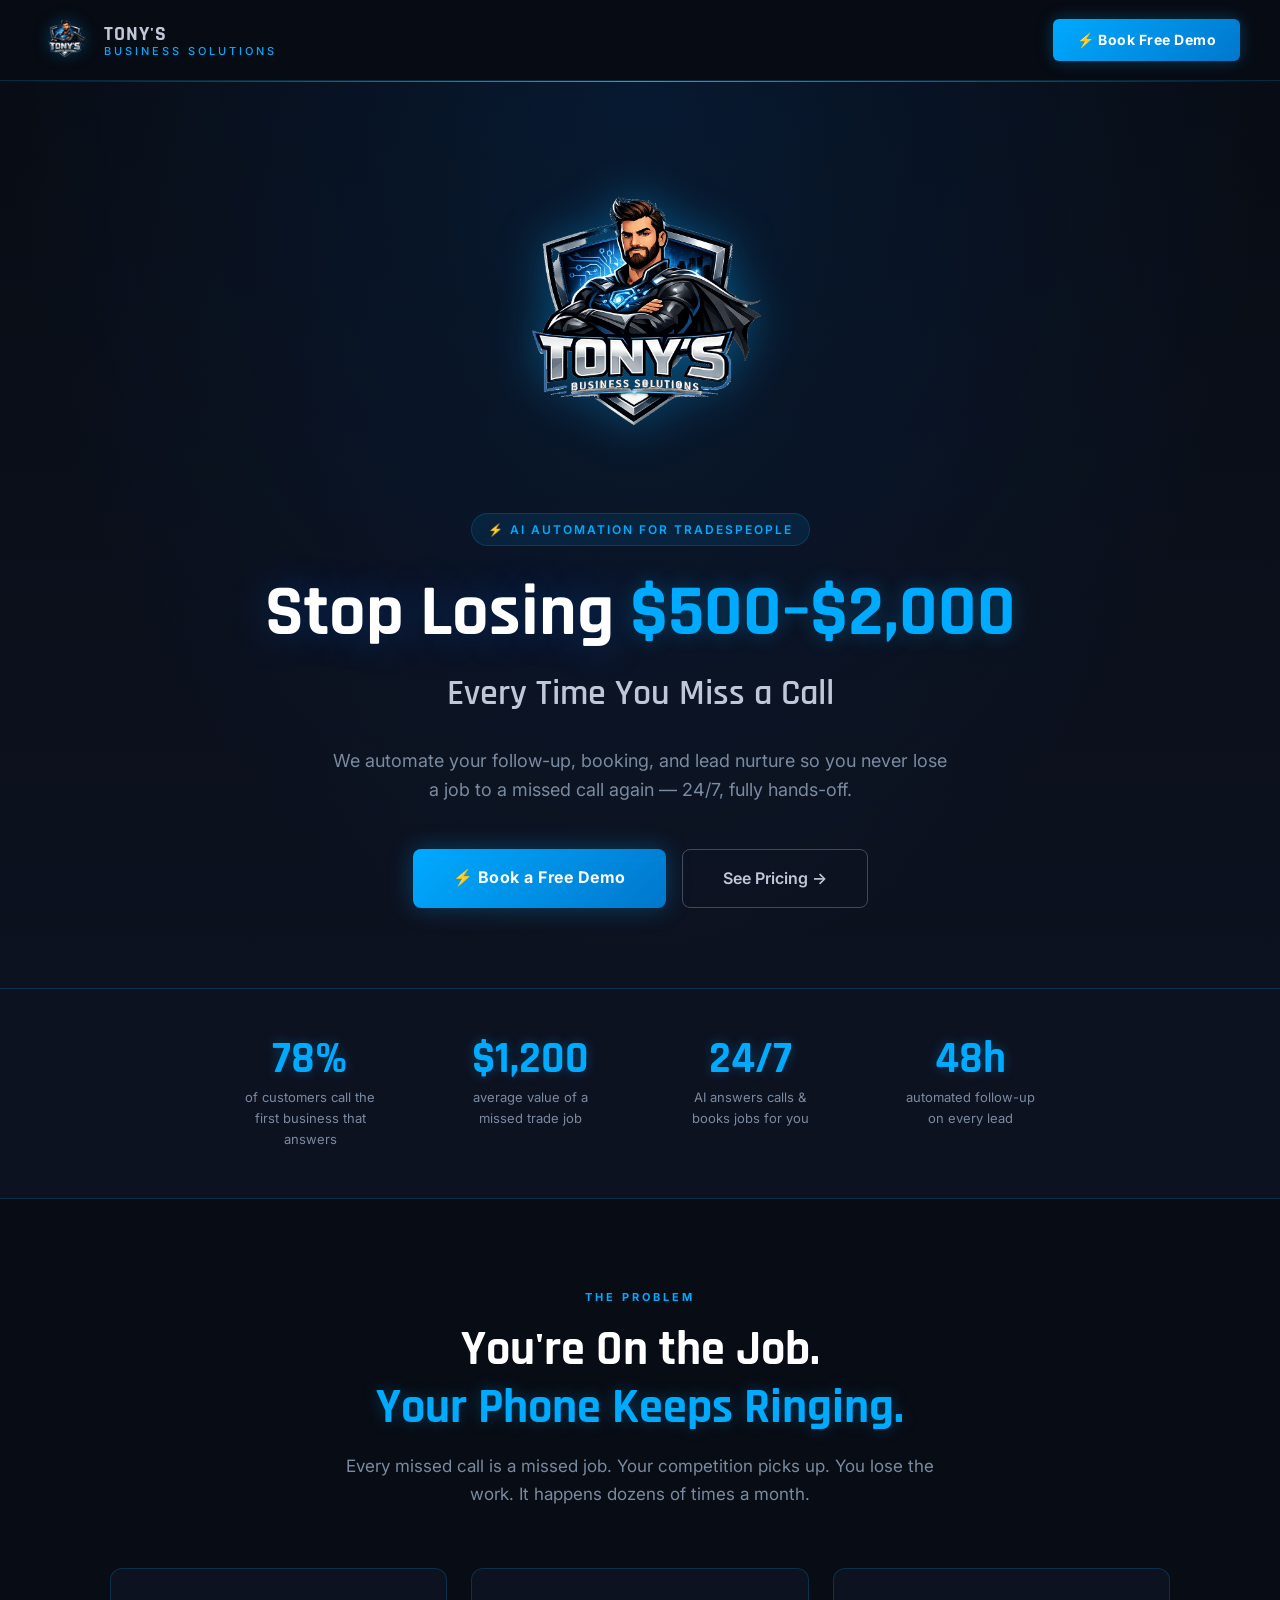
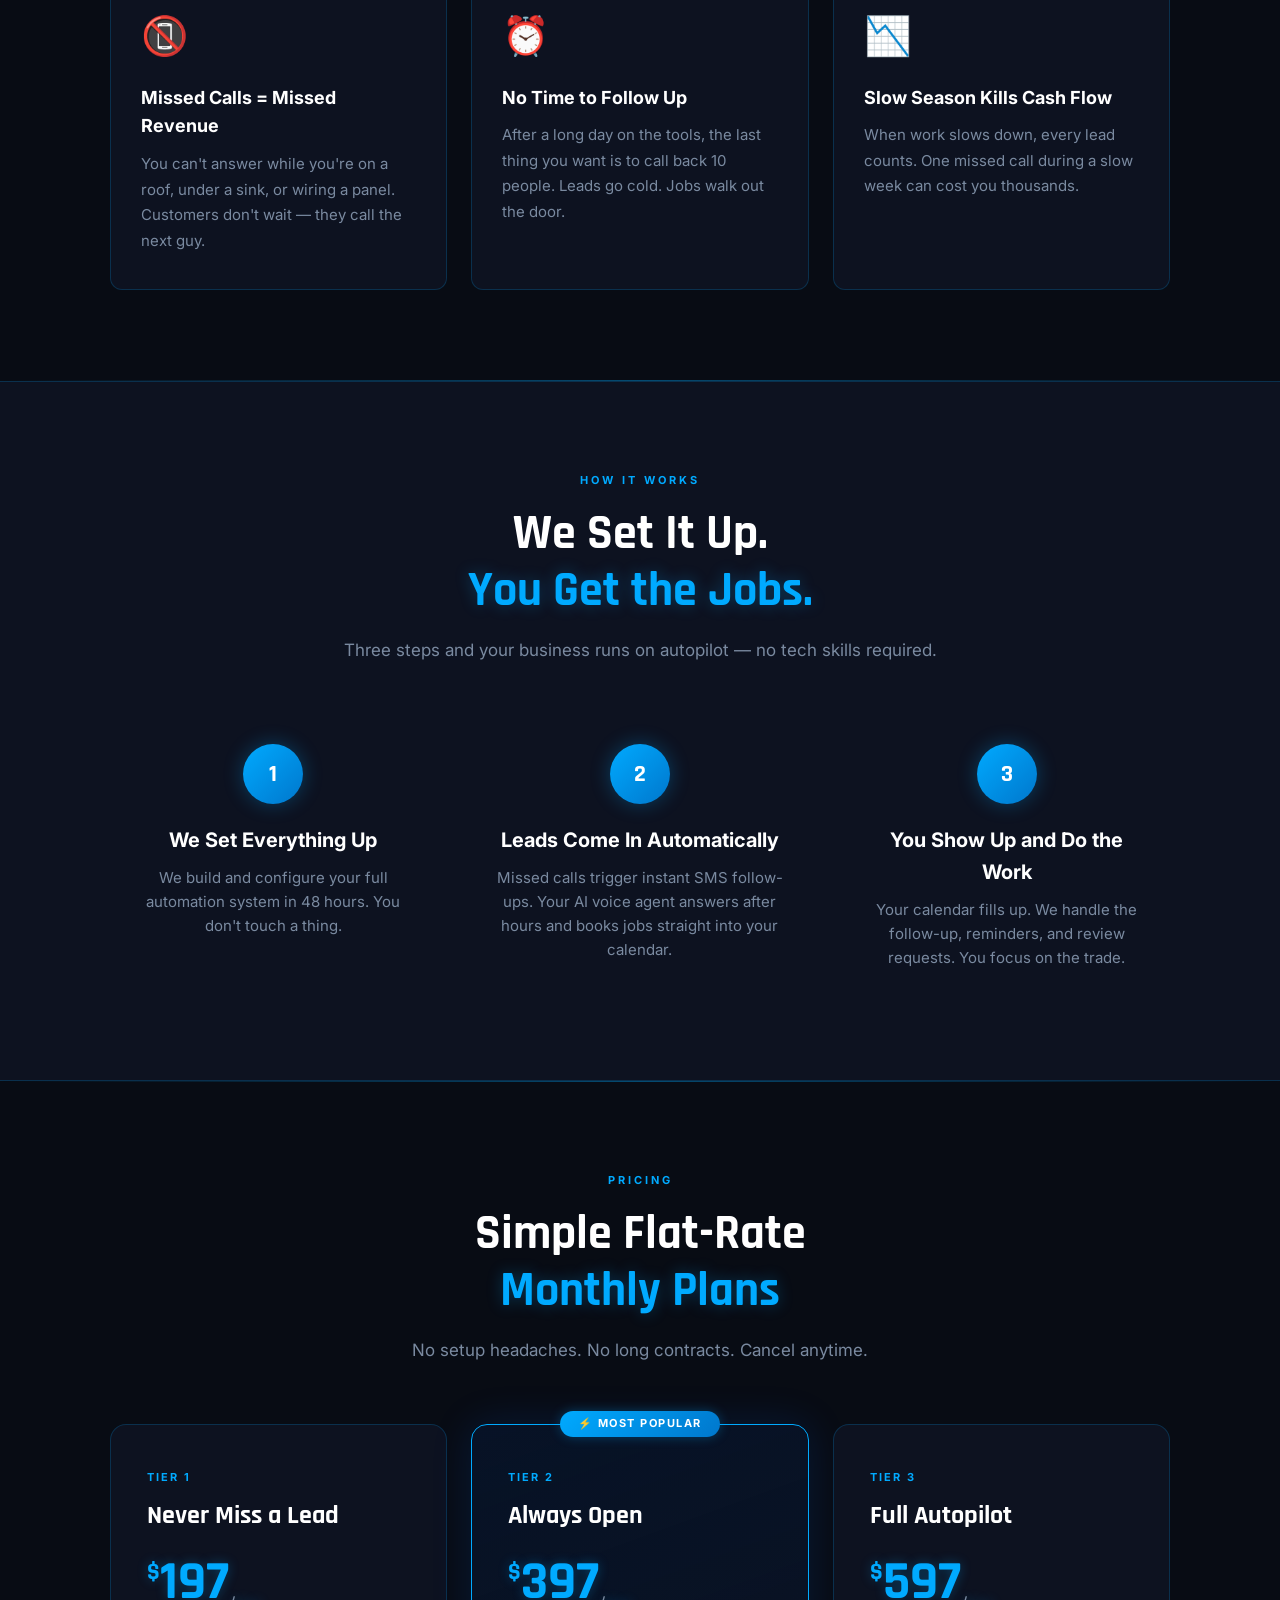
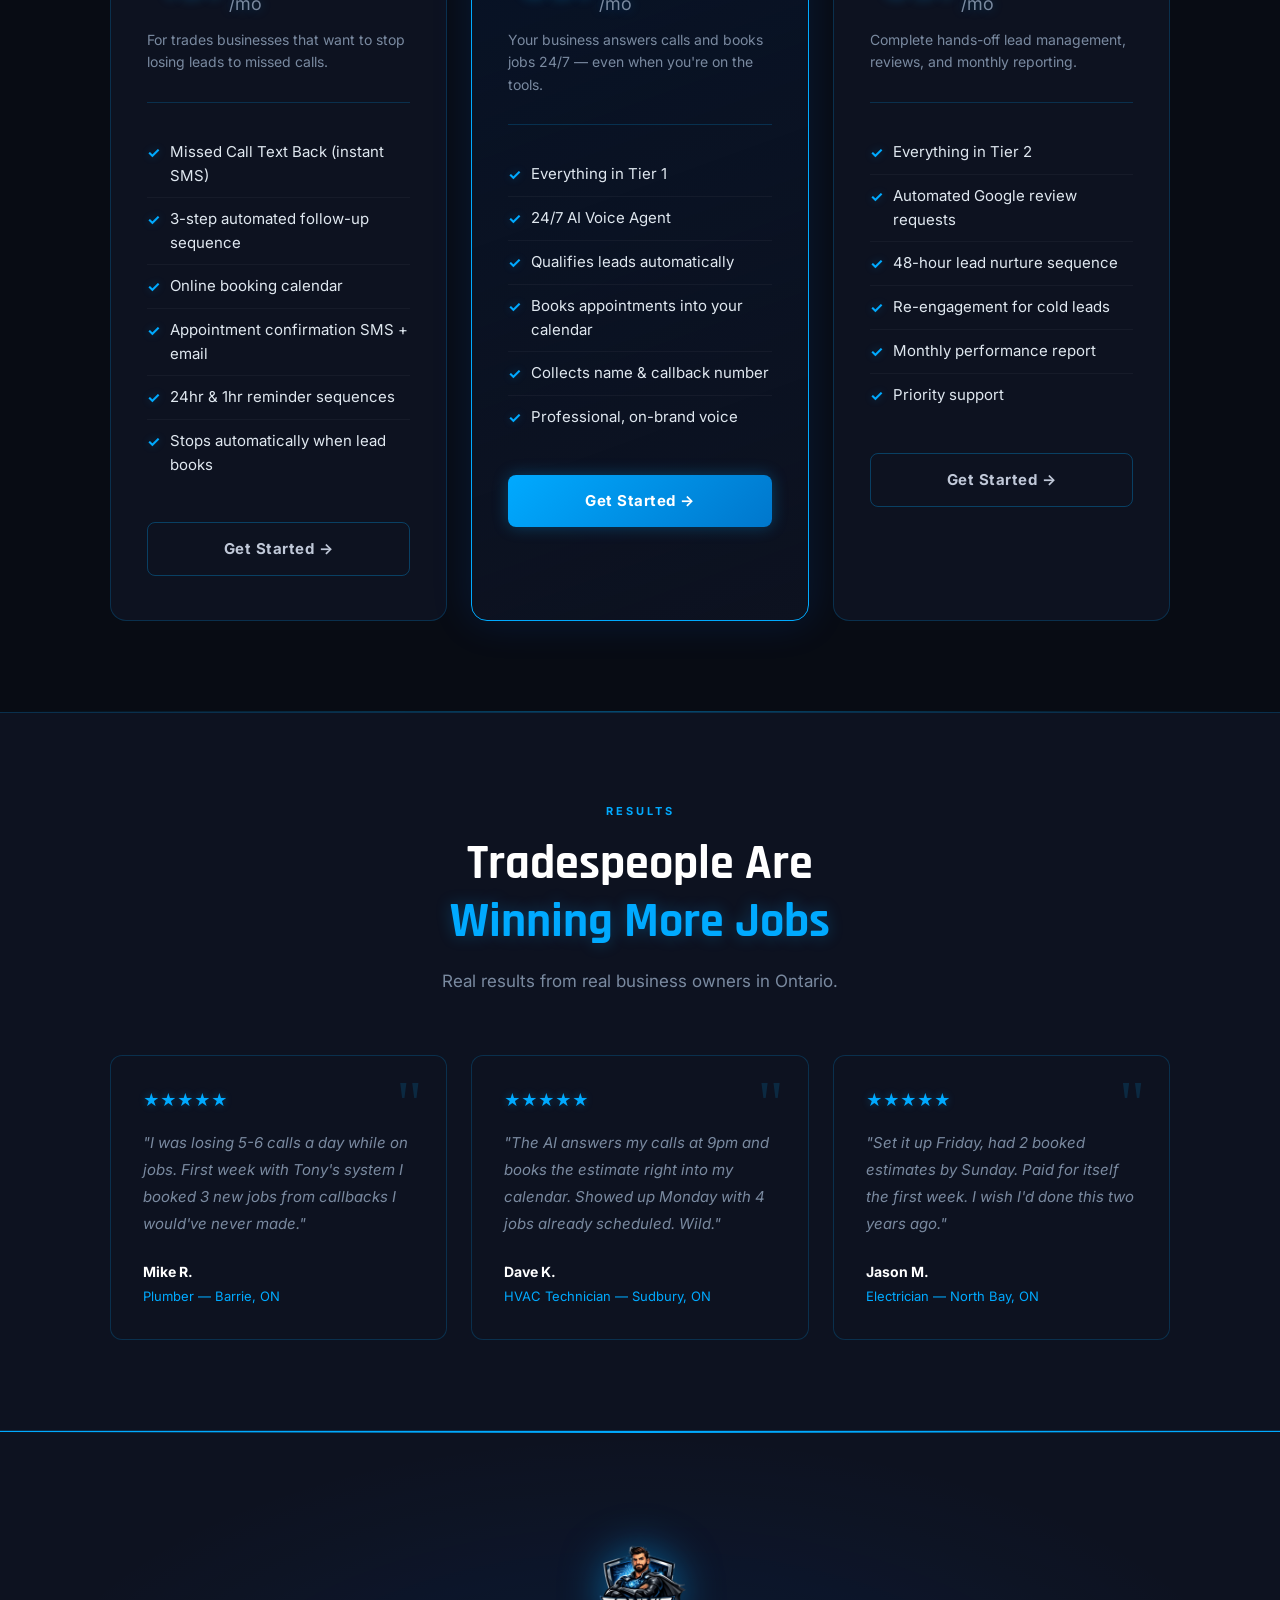
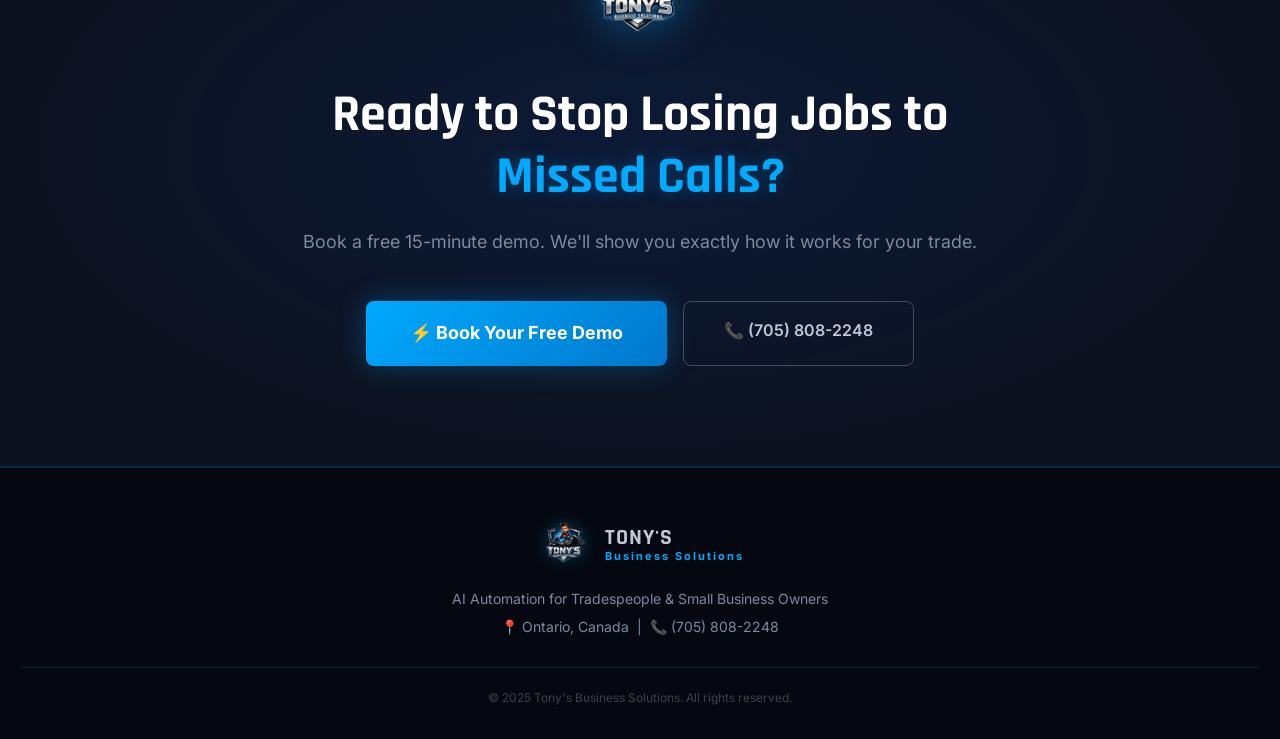
==== index.html @ 00552b7f "Update booking link to tony-decarlo-free-demo" ====
<!DOCTYPE html>
<html lang="en">
<head>
  <meta charset="UTF-8" />
  <meta name="viewport" content="width=device-width, initial-scale=1.0" />
  <title>Tony's Business Solutions | AI Automation for Tradespeople</title>
  <style>
    @import url('https://fonts.googleapis.com/css2?family=Rajdhani:wght@600;700&family=Inter:wght@400;500;600;700;800&display=swap');

    * { margin: 0; padding: 0; box-sizing: border-box; }

    :root {
      --blue: #00aaff;
      --blue-dark: #0077cc;
      --blue-glow: rgba(0, 170, 255, 0.3);
      --steel: #c0c8d8;
      --dark: #080c14;
      --dark2: #0d1220;
      --dark3: #111827;
      --border: rgba(0, 170, 255, 0.2);
      --text: #e0e8f0;
      --muted: #7a8aa0;
    }

    html { scroll-behavior: smooth; }

    body {
      font-family: 'Inter', sans-serif;
      background-color: var(--dark);
      color: var(--text);
      line-height: 1.6;
      overflow-x: hidden;
    }

    a { text-decoration: none; color: inherit; }

    /* ===== ANIMATED BACKGROUND ===== */
    .circuit-bg {
      position: fixed;
      top: 0; left: 0;
      width: 100%; height: 100%;
      pointer-events: none;
      z-index: 0;
      background:
        radial-gradient(ellipse at 20% 20%, rgba(0,100,255,0.06) 0%, transparent 60%),
        radial-gradient(ellipse at 80% 80%, rgba(0,170,255,0.04) 0%, transparent 60%);
    }

    /* ===== NAV ===== */
    nav {
      position: sticky;
      top: 0;
      z-index: 1000;
      display: flex;
      justify-content: space-between;
      align-items: center;
      padding: 14px 40px;
      background: rgba(8, 12, 20, 0.95);
      backdrop-filter: blur(12px);
      border-bottom: 1px solid var(--border);
    }

    .nav-logo {
      display: flex;
      align-items: center;
      gap: 12px;
    }

    .nav-logo img {
      height: 52px;
      width: auto;
      filter: drop-shadow(0 0 8px var(--blue-glow));
    }

    .nav-logo-text {
      font-family: 'Rajdhani', sans-serif;
      font-size: 20px;
      font-weight: 700;
      color: var(--steel);
      letter-spacing: 1px;
      line-height: 1.1;
    }

    .nav-logo-text span {
      display: block;
      font-size: 11px;
      font-family: 'Inter', sans-serif;
      font-weight: 500;
      color: var(--blue);
      letter-spacing: 3px;
      text-transform: uppercase;
    }

    .nav-cta {
      background: linear-gradient(135deg, var(--blue), var(--blue-dark));
      color: #fff;
      padding: 10px 24px;
      border-radius: 6px;
      font-weight: 700;
      font-size: 14px;
      letter-spacing: 0.5px;
      box-shadow: 0 0 16px var(--blue-glow);
      transition: all 0.2s;
    }

    .nav-cta:hover {
      box-shadow: 0 0 28px rgba(0,170,255,0.5);
      transform: translateY(-1px);
    }

    /* ===== HERO ===== */
    .hero {
      position: relative;
      z-index: 1;
      min-height: 92vh;
      display: flex;
      align-items: center;
      justify-content: center;
      text-align: center;
      padding: 80px 20px;
      background:
        radial-gradient(ellipse at 50% 0%, rgba(0,120,255,0.12) 0%, transparent 70%),
        linear-gradient(180deg, #080c14 0%, #0d1220 100%);
      overflow: hidden;
    }

    .hero::before {
      content: '';
      position: absolute;
      top: 0; left: 0; right: 0;
      height: 1px;
      background: linear-gradient(90deg, transparent, var(--blue), transparent);
    }

    .hero-content {
      position: relative;
      z-index: 2;
      max-width: 900px;
    }

    .hero-logo {
      width: 320px;
      height: auto;
      margin: 0 auto 32px;
      display: block;
      filter: drop-shadow(0 0 24px rgba(0,170,255,0.4));
      animation: float 4s ease-in-out infinite;
    }

    @keyframes float {
      0%, 100% { transform: translateY(0); }
      50% { transform: translateY(-10px); }
    }

    .hero-badge {
      display: inline-flex;
      align-items: center;
      gap: 8px;
      background: rgba(0,170,255,0.1);
      border: 1px solid var(--border);
      color: var(--blue);
      font-size: 12px;
      font-weight: 600;
      padding: 6px 16px;
      border-radius: 20px;
      margin-bottom: 28px;
      letter-spacing: 2px;
      text-transform: uppercase;
    }

    .hero h1 {
      font-family: 'Rajdhani', sans-serif;
      font-size: clamp(36px, 6vw, 72px);
      font-weight: 700;
      line-height: 1.1;
      margin-bottom: 12px;
      color: #fff;
      text-shadow: 0 0 40px rgba(0,100,255,0.3);
    }

    .hero h1 .accent {
      color: var(--blue);
      text-shadow: 0 0 20px var(--blue-glow);
    }

    .hero h2 {
      font-family: 'Rajdhani', sans-serif;
      font-size: clamp(20px, 3vw, 36px);
      font-weight: 600;
      color: var(--steel);
      margin-bottom: 24px;
    }

    .hero p {
      font-size: clamp(15px, 1.8vw, 18px);
      color: var(--muted);
      max-width: 620px;
      margin: 0 auto 44px;
    }

    .hero-buttons {
      display: flex;
      gap: 16px;
      justify-content: center;
      flex-wrap: wrap;
    }

    .btn-primary {
      background: linear-gradient(135deg, var(--blue), var(--blue-dark));
      color: #fff;
      padding: 16px 40px;
      border-radius: 8px;
      font-weight: 700;
      font-size: 16px;
      box-shadow: 0 0 24px var(--blue-glow);
      transition: all 0.2s;
      letter-spacing: 0.5px;
    }

    .btn-primary:hover {
      box-shadow: 0 0 40px rgba(0,170,255,0.6);
      transform: translateY(-2px);
    }

    .btn-secondary {
      background: transparent;
      color: var(--steel);
      padding: 16px 40px;
      border-radius: 8px;
      font-weight: 600;
      font-size: 16px;
      border: 1px solid rgba(192,200,216,0.3);
      transition: all 0.2s;
    }

    .btn-secondary:hover {
      border-color: var(--blue);
      color: var(--blue);
    }

    /* ===== STATS ===== */
    .stats-bar {
      position: relative;
      z-index: 1;
      background: var(--dark2);
      border-top: 1px solid var(--border);
      border-bottom: 1px solid var(--border);
      padding: 48px 20px;
    }

    .stats-inner {
      display: flex;
      justify-content: center;
      gap: 80px;
      flex-wrap: wrap;
      max-width: 1000px;
      margin: 0 auto;
    }

    .stat-item { text-align: center; }

    .stat-num {
      font-family: 'Rajdhani', sans-serif;
      font-size: 44px;
      font-weight: 700;
      color: var(--blue);
      text-shadow: 0 0 12px var(--blue-glow);
      line-height: 1;
    }

    .stat-label {
      font-size: 13px;
      color: var(--muted);
      margin-top: 6px;
      max-width: 140px;
    }

    /* ===== SECTIONS ===== */
    .section {
      position: relative;
      z-index: 1;
      padding: 90px 20px;
      max-width: 1100px;
      margin: 0 auto;
    }

    .section-alt {
      background: var(--dark2);
      border-top: 1px solid var(--border);
      border-bottom: 1px solid var(--border);
    }

    .section-alt .section { max-width: 1100px; margin: 0 auto; }

    .label {
      text-align: center;
      font-size: 11px;
      font-weight: 700;
      color: var(--blue);
      text-transform: uppercase;
      letter-spacing: 3px;
      margin-bottom: 16px;
    }

    .section h2 {
      font-family: 'Rajdhani', sans-serif;
      text-align: center;
      font-size: clamp(28px, 4vw, 48px);
      font-weight: 700;
      color: #fff;
      margin-bottom: 16px;
      line-height: 1.2;
    }

    .section h2 .accent { color: var(--blue); text-shadow: 0 0 16px var(--blue-glow); }

    .section-sub {
      text-align: center;
      color: var(--muted);
      font-size: 17px;
      max-width: 600px;
      margin: 0 auto 60px;
    }

    /* ===== PROBLEM CARDS ===== */
    .card-grid {
      display: grid;
      grid-template-columns: repeat(auto-fit, minmax(300px, 1fr));
      gap: 24px;
    }

    .card {
      background: var(--dark2);
      border: 1px solid var(--border);
      border-radius: 12px;
      padding: 36px 30px;
      position: relative;
      overflow: hidden;
      transition: transform 0.2s, box-shadow 0.2s;
    }

    .card::before {
      content: '';
      position: absolute;
      top: 0; left: 0; right: 0;
      height: 2px;
      background: linear-gradient(90deg, transparent, var(--blue), transparent);
      opacity: 0;
      transition: opacity 0.2s;
    }

    .card:hover { transform: translateY(-4px); box-shadow: 0 8px 32px rgba(0,100,255,0.15); }
    .card:hover::before { opacity: 1; }

    .card-icon { font-size: 38px; margin-bottom: 18px; }
    .card h3 { font-size: 18px; font-weight: 700; color: #fff; margin-bottom: 10px; }
    .card p { color: var(--muted); font-size: 15px; line-height: 1.7; }

    /* ===== STEPS ===== */
    .steps-grid {
      display: grid;
      grid-template-columns: repeat(auto-fit, minmax(260px, 1fr));
      gap: 40px;
    }

    .step { text-align: center; padding: 20px; }

    .step-num {
      width: 60px;
      height: 60px;
      background: linear-gradient(135deg, var(--blue), var(--blue-dark));
      border-radius: 50%;
      display: flex;
      align-items: center;
      justify-content: center;
      margin: 0 auto 20px;
      font-family: 'Rajdhani', sans-serif;
      font-size: 24px;
      font-weight: 700;
      color: #fff;
      box-shadow: 0 0 20px var(--blue-glow);
    }

    .step h3 { font-size: 20px; font-weight: 700; color: #fff; margin-bottom: 10px; }
    .step p { color: var(--muted); font-size: 15px; }

    /* ===== PRICING ===== */
    .pricing-grid {
      display: grid;
      grid-template-columns: repeat(auto-fit, minmax(310px, 1fr));
      gap: 24px;
    }

    .pricing-card {
      background: var(--dark2);
      border: 1px solid var(--border);
      border-radius: 16px;
      padding: 44px 36px;
      position: relative;
      transition: transform 0.2s, box-shadow 0.2s;
    }

    .pricing-card:hover { transform: translateY(-4px); }

    .pricing-card.featured {
      border-color: var(--blue);
      background: linear-gradient(160deg, rgba(0,100,255,0.08) 0%, var(--dark2) 100%);
      box-shadow: 0 0 40px rgba(0,100,255,0.15);
    }

    .featured-tag {
      position: absolute;
      top: -14px;
      left: 50%;
      transform: translateX(-50%);
      background: linear-gradient(135deg, var(--blue), var(--blue-dark));
      color: #fff;
      font-size: 11px;
      font-weight: 700;
      padding: 4px 18px;
      border-radius: 20px;
      text-transform: uppercase;
      letter-spacing: 1.5px;
      white-space: nowrap;
      box-shadow: 0 0 12px var(--blue-glow);
    }

    .tier-label {
      font-size: 11px;
      font-weight: 700;
      color: var(--blue);
      text-transform: uppercase;
      letter-spacing: 2px;
      margin-bottom: 8px;
    }

    .tier-title {
      font-family: 'Rajdhani', sans-serif;
      font-size: 26px;
      font-weight: 700;
      color: #fff;
      margin-bottom: 20px;
    }

    .tier-price {
      font-family: 'Rajdhani', sans-serif;
      font-size: 54px;
      font-weight: 700;
      color: var(--blue);
      line-height: 1;
      text-shadow: 0 0 12px var(--blue-glow);
    }

    .tier-price sup { font-size: 24px; vertical-align: super; }
    .tier-price sub { font-size: 18px; color: var(--muted); font-family: 'Inter', sans-serif; font-weight: 400; }

    .tier-desc {
      color: var(--muted);
      font-size: 14px;
      margin: 16px 0 28px;
      padding-bottom: 28px;
      border-bottom: 1px solid var(--border);
    }

    .tier-features { list-style: none; margin-bottom: 36px; }

    .tier-features li {
      padding: 9px 0;
      font-size: 15px;
      color: var(--text);
      display: flex;
      align-items: flex-start;
      gap: 10px;
      border-bottom: 1px solid rgba(255,255,255,0.04);
    }

    .tier-features li:last-child { border-bottom: none; }

    .tier-features li::before {
      content: "✓";
      color: var(--blue);
      font-weight: 700;
      flex-shrink: 0;
      margin-top: 1px;
      text-shadow: 0 0 8px var(--blue-glow);
    }

    .tier-btn {
      display: block;
      text-align: center;
      padding: 14px;
      border-radius: 8px;
      font-weight: 700;
      font-size: 15px;
      letter-spacing: 0.5px;
      transition: all 0.2s;
      background: linear-gradient(135deg, var(--blue), var(--blue-dark));
      color: #fff;
      box-shadow: 0 0 16px var(--blue-glow);
    }

    .tier-btn:hover { box-shadow: 0 0 28px rgba(0,170,255,0.5); transform: translateY(-1px); }

    .pricing-card:not(.featured) .tier-btn {
      background: transparent;
      border: 1px solid rgba(0,170,255,0.3);
      color: var(--steel);
      box-shadow: none;
    }

    .pricing-card:not(.featured) .tier-btn:hover {
      border-color: var(--blue);
      color: var(--blue);
      box-shadow: 0 0 16px var(--blue-glow);
    }

    /* ===== TESTIMONIALS ===== */
    .testimonial-grid {
      display: grid;
      grid-template-columns: repeat(auto-fit, minmax(290px, 1fr));
      gap: 24px;
    }

    .testimonial-card {
      background: var(--dark2);
      border: 1px solid var(--border);
      border-radius: 12px;
      padding: 32px;
      position: relative;
    }

    .testimonial-card::before {
      content: '"';
      position: absolute;
      top: 16px;
      right: 24px;
      font-size: 64px;
      color: var(--blue);
      opacity: 0.15;
      font-family: serif;
      line-height: 1;
    }

    .stars { color: var(--blue); font-size: 16px; margin-bottom: 16px; text-shadow: 0 0 8px var(--blue-glow); }
    .testimonial-card p { color: var(--muted); font-size: 15px; font-style: italic; margin-bottom: 24px; line-height: 1.8; }
    .testimonial-author { font-weight: 700; font-size: 14px; color: #fff; }
    .testimonial-role { font-size: 13px; color: var(--blue); margin-top: 2px; }

    /* ===== CTA SECTION ===== */
    .cta-section {
      position: relative;
      z-index: 1;
      background:
        radial-gradient(ellipse at 50% 50%, rgba(0,100,255,0.1) 0%, transparent 70%),
        var(--dark2);
      border-top: 1px solid var(--blue);
      border-bottom: 1px solid var(--border);
      text-align: center;
      padding: 100px 20px;
      overflow: hidden;
    }

    .cta-section::before {
      content: '';
      position: absolute;
      top: 0; left: 0; right: 0;
      height: 1px;
      background: linear-gradient(90deg, transparent, var(--blue), transparent);
    }

    .cta-logo {
      width: 120px;
      margin: 0 auto 32px;
      display: block;
      filter: drop-shadow(0 0 20px rgba(0,170,255,0.5));
    }

    .cta-section h2 {
      font-family: 'Rajdhani', sans-serif;
      font-size: clamp(30px, 5vw, 52px);
      font-weight: 700;
      color: #fff;
      max-width: 700px;
      margin: 0 auto 20px;
      line-height: 1.2;
    }

    .cta-section h2 .accent { color: var(--blue); text-shadow: 0 0 16px var(--blue-glow); }

    .cta-section p { color: var(--muted); font-size: 18px; margin-bottom: 44px; }

    .cta-buttons { display: flex; gap: 16px; justify-content: center; flex-wrap: wrap; }

    .cta-main {
      display: inline-flex;
      align-items: center;
      gap: 10px;
      background: linear-gradient(135deg, var(--blue), var(--blue-dark));
      color: #fff;
      padding: 18px 44px;
      border-radius: 8px;
      font-weight: 700;
      font-size: 18px;
      box-shadow: 0 0 28px var(--blue-glow);
      transition: all 0.2s;
    }

    .cta-main:hover { box-shadow: 0 0 48px rgba(0,170,255,0.6); transform: translateY(-2px); }

    /* ===== FOOTER ===== */
    footer {
      position: relative;
      z-index: 1;
      background: #050810;
      border-top: 1px solid var(--border);
      padding: 48px 20px 32px;
      text-align: center;
    }

    .footer-logo {
      display: flex;
      align-items: center;
      justify-content: center;
      gap: 12px;
      margin-bottom: 16px;
    }

    .footer-logo img {
      height: 56px;
      filter: drop-shadow(0 0 8px var(--blue-glow));
    }

    .footer-logo-text {
      font-family: 'Rajdhani', sans-serif;
      font-size: 22px;
      font-weight: 700;
      color: var(--steel);
      letter-spacing: 1px;
      text-align: left;
      line-height: 1.1;
    }

    .footer-logo-text span {
      display: block;
      font-size: 11px;
      font-family: 'Inter', sans-serif;
      color: var(--blue);
      letter-spacing: 2px;
    }

    footer p { color: var(--muted); font-size: 14px; margin-bottom: 6px; }

    .footer-bottom {
      margin-top: 28px;
      padding-top: 20px;
      border-top: 1px solid var(--border);
      color: #3a4050;
      font-size: 12px;
    }

    /* ===== GLOW LINE DIVIDER ===== */
    .glow-line {
      height: 1px;
      background: linear-gradient(90deg, transparent, var(--blue), transparent);
      opacity: 0.4;
    }

    /* ===== MOBILE ===== */
    @media (max-width: 768px) {
      nav { padding: 12px 20px; }
      .stats-inner { gap: 36px; }
      .section { padding: 60px 16px; }
      .pricing-card { padding: 36px 24px; }
      .hero-logo { width: 140px; }
    }
  </style>
</head>
<body>

<div class="circuit-bg"></div>

<!-- NAV -->
<nav>
  <div class="nav-logo">
    <img src="logo.png" alt="Tony's Business Solutions Logo" />
    <div class="nav-logo-text">
      TONY'S
      <span>Business Solutions</span>
    </div>
  </div>
  <a href="https://api.leadconnectorhq.com/widget/bookings/tony-decarlo-free-demo" target="_blank" class="nav-cta">⚡ Book Free Demo</a>
</nav>

<!-- HERO -->
<section class="hero">
  <div class="hero-content">
    <img src="logo.png" alt="Tony's Business Solutions" class="hero-logo" />
    <div class="hero-badge">⚡ AI Automation for Tradespeople</div>
    <h1>Stop Losing <span class="accent">$500–$2,000</span></h1>
    <h2>Every Time You Miss a Call</h2>
    <p>We automate your follow-up, booking, and lead nurture so you never lose a job to a missed call again — 24/7, fully hands-off.</p>
    <div class="hero-buttons">
      <a href="https://api.leadconnectorhq.com/widget/bookings/tony-decarlo-free-demo" target="_blank" class="btn-primary">⚡ Book a Free Demo</a>
      <a href="#pricing" class="btn-secondary">See Pricing →</a>
    </div>
  </div>
</section>

<!-- STATS -->
<div class="stats-bar">
  <div class="stats-inner">
    <div class="stat-item">
      <div class="stat-num">78%</div>
      <div class="stat-label">of customers call the first business that answers</div>
    </div>
    <div class="stat-item">
      <div class="stat-num">$1,200</div>
      <div class="stat-label">average value of a missed trade job</div>
    </div>
    <div class="stat-item">
      <div class="stat-num">24/7</div>
      <div class="stat-label">AI answers calls & books jobs for you</div>
    </div>
    <div class="stat-item">
      <div class="stat-num">48h</div>
      <div class="stat-label">automated follow-up on every lead</div>
    </div>
  </div>
</div>

<!-- PROBLEM -->
<div>
  <div class="section">
    <div class="label">The Problem</div>
    <h2>You're On the Job.<br><span class="accent">Your Phone Keeps Ringing.</span></h2>
    <p class="section-sub">Every missed call is a missed job. Your competition picks up. You lose the work. It happens dozens of times a month.</p>
    <div class="card-grid">
      <div class="card">
        <div class="card-icon">📵</div>
        <h3>Missed Calls = Missed Revenue</h3>
        <p>You can't answer while you're on a roof, under a sink, or wiring a panel. Customers don't wait — they call the next guy.</p>
      </div>
      <div class="card">
        <div class="card-icon">⏰</div>
        <h3>No Time to Follow Up</h3>
        <p>After a long day on the tools, the last thing you want is to call back 10 people. Leads go cold. Jobs walk out the door.</p>
      </div>
      <div class="card">
        <div class="card-icon">📉</div>
        <h3>Slow Season Kills Cash Flow</h3>
        <p>When work slows down, every lead counts. One missed call during a slow week can cost you thousands.</p>
      </div>
    </div>
  </div>
</div>

<div class="glow-line"></div>

<!-- HOW IT WORKS -->
<div class="section-alt">
  <div class="section">
    <div class="label">How It Works</div>
    <h2>We Set It Up.<br><span class="accent">You Get the Jobs.</span></h2>
    <p class="section-sub">Three steps and your business runs on autopilot — no tech skills required.</p>
    <div class="steps-grid">
      <div class="step">
        <div class="step-num">1</div>
        <h3>We Set Everything Up</h3>
        <p>We build and configure your full automation system in 48 hours. You don't touch a thing.</p>
      </div>
      <div class="step">
        <div class="step-num">2</div>
        <h3>Leads Come In Automatically</h3>
        <p>Missed calls trigger instant SMS follow-ups. Your AI voice agent answers after hours and books jobs straight into your calendar.</p>
      </div>
      <div class="step">
        <div class="step-num">3</div>
        <h3>You Show Up and Do the Work</h3>
        <p>Your calendar fills up. We handle the follow-up, reminders, and review requests. You focus on the trade.</p>
      </div>
    </div>
  </div>
</div>

<div class="glow-line"></div>

<!-- PRICING -->
<div id="pricing">
  <div class="section">
    <div class="label">Pricing</div>
    <h2>Simple Flat-Rate<br><span class="accent">Monthly Plans</span></h2>
    <p class="section-sub">No setup headaches. No long contracts. Cancel anytime.</p>
    <div class="pricing-grid">

      <!-- TIER 1 -->
      <div class="pricing-card">
        <div class="tier-label">Tier 1</div>
        <div class="tier-title">Never Miss a Lead</div>
        <div class="tier-price"><sup>$</sup>197<sub>/mo</sub></div>
        <div class="tier-desc">For trades businesses that want to stop losing leads to missed calls.</div>
        <ul class="tier-features">
          <li>Missed Call Text Back (instant SMS)</li>
          <li>3-step automated follow-up sequence</li>
          <li>Online booking calendar</li>
          <li>Appointment confirmation SMS + email</li>
          <li>24hr & 1hr reminder sequences</li>
          <li>Stops automatically when lead books</li>
        </ul>
        <a href="https://api.leadconnectorhq.com/widget/bookings/tony-decarlo-free-demo" target="_blank" class="tier-btn">Get Started →</a>
      </div>

      <!-- TIER 2 -->
      <div class="pricing-card featured">
        <div class="featured-tag">⚡ Most Popular</div>
        <div class="tier-label">Tier 2</div>
        <div class="tier-title">Always Open</div>
        <div class="tier-price"><sup>$</sup>397<sub>/mo</sub></div>
        <div class="tier-desc">Your business answers calls and books jobs 24/7 — even when you're on the tools.</div>
        <ul class="tier-features">
          <li>Everything in Tier 1</li>
          <li>24/7 AI Voice Agent</li>
          <li>Qualifies leads automatically</li>
          <li>Books appointments into your calendar</li>
          <li>Collects name & callback number</li>
          <li>Professional, on-brand voice</li>
        </ul>
        <a href="https://api.leadconnectorhq.com/widget/bookings/tony-decarlo-free-demo" target="_blank" class="tier-btn">Get Started →</a>
      </div>

      <!-- TIER 3 -->
      <div class="pricing-card">
        <div class="tier-label">Tier 3</div>
        <div class="tier-title">Full Autopilot</div>
        <div class="tier-price"><sup>$</sup>597<sub>/mo</sub></div>
        <div class="tier-desc">Complete hands-off lead management, reviews, and monthly reporting.</div>
        <ul class="tier-features">
          <li>Everything in Tier 2</li>
          <li>Automated Google review requests</li>
          <li>48-hour lead nurture sequence</li>
          <li>Re-engagement for cold leads</li>
          <li>Monthly performance report</li>
          <li>Priority support</li>
        </ul>
        <a href="https://api.leadconnectorhq.com/widget/bookings/tony-decarlo-free-demo" target="_blank" class="tier-btn">Get Started →</a>
      </div>

    </div>
  </div>
</div>

<div class="glow-line"></div>

<!-- TESTIMONIALS -->
<div class="section-alt">
  <div class="section">
    <div class="label">Results</div>
    <h2>Tradespeople Are<br><span class="accent">Winning More Jobs</span></h2>
    <p class="section-sub">Real results from real business owners in Ontario.</p>
    <div class="testimonial-grid">
      <div class="testimonial-card">
        <div class="stars">★★★★★</div>
        <p>"I was losing 5-6 calls a day while on jobs. First week with Tony's system I booked 3 new jobs from callbacks I would've never made."</p>
        <div class="testimonial-author">Mike R.</div>
        <div class="testimonial-role">Plumber — Barrie, ON</div>
      </div>
      <div class="testimonial-card">
        <div class="stars">★★★★★</div>
        <p>"The AI answers my calls at 9pm and books the estimate right into my calendar. Showed up Monday with 4 jobs already scheduled. Wild."</p>
        <div class="testimonial-author">Dave K.</div>
        <div class="testimonial-role">HVAC Technician — Sudbury, ON</div>
      </div>
      <div class="testimonial-card">
        <div class="stars">★★★★★</div>
        <p>"Set it up Friday, had 2 booked estimates by Sunday. Paid for itself the first week. I wish I'd done this two years ago."</p>
        <div class="testimonial-author">Jason M.</div>
        <div class="testimonial-role">Electrician — North Bay, ON</div>
      </div>
    </div>
  </div>
</div>

<!-- CTA -->
<div class="cta-section">
  <img src="logo.png" alt="Tony's Business Solutions" class="cta-logo" />
  <h2>Ready to Stop Losing Jobs to<br><span class="accent">Missed Calls?</span></h2>
  <p>Book a free 15-minute demo. We'll show you exactly how it works for your trade.</p>
  <div class="cta-buttons">
    <a href="https://api.leadconnectorhq.com/widget/bookings/tony-decarlo-free-demo" target="_blank" class="cta-main">⚡ Book Your Free Demo</a>
    <a href="tel:17058082248" class="btn-secondary">📞 (705) 808-2248</a>
  </div>
</div>

<!-- FOOTER -->
<footer>
  <div class="footer-logo">
    <img src="logo.png" alt="Tony's Business Solutions" />
    <div class="footer-logo-text">
      TONY'S
      <span>Business Solutions</span>
    </div>
  </div>
  <p>AI Automation for Tradespeople & Small Business Owners</p>
  <p>📍 Ontario, Canada &nbsp;|&nbsp; 📞 (705) 808-2248</p>
  <div class="footer-bottom">
    © 2025 Tony's Business Solutions. All rights reserved.
  </div>
</footer>

</body>
</html>
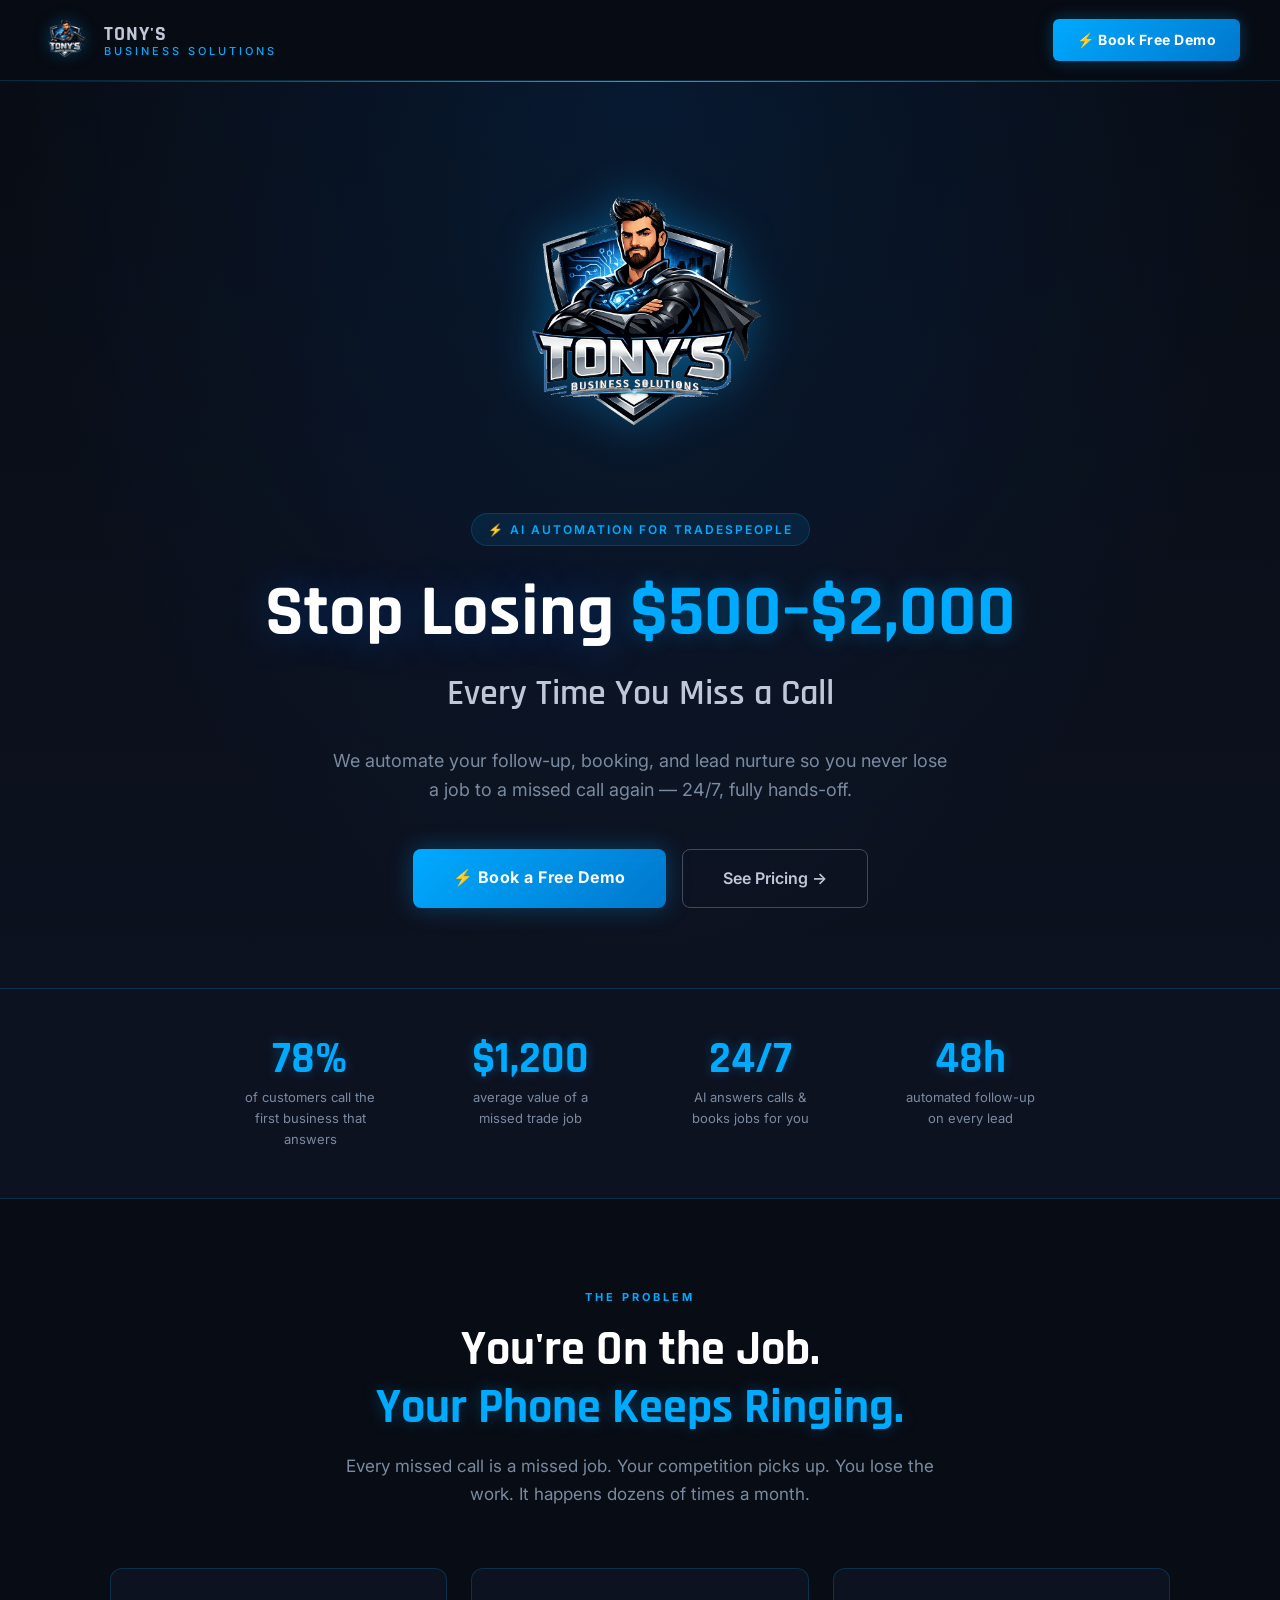
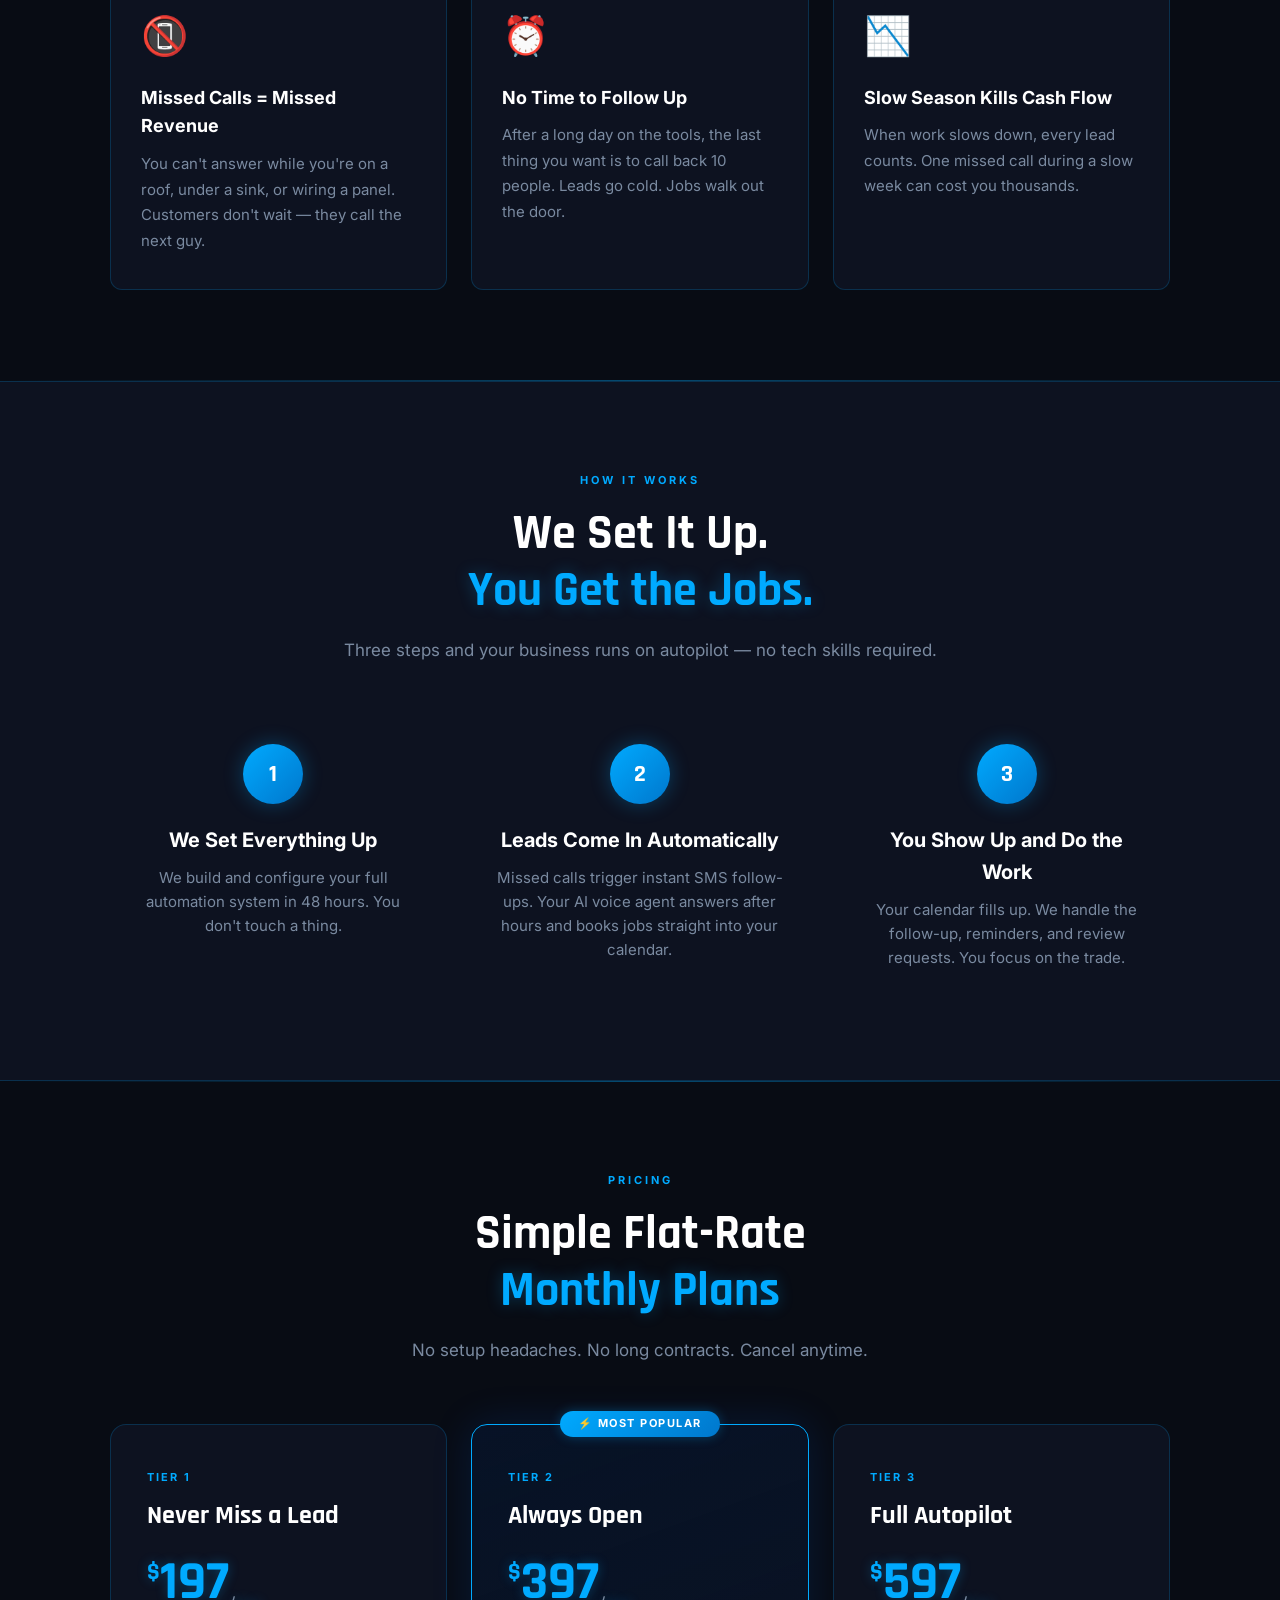
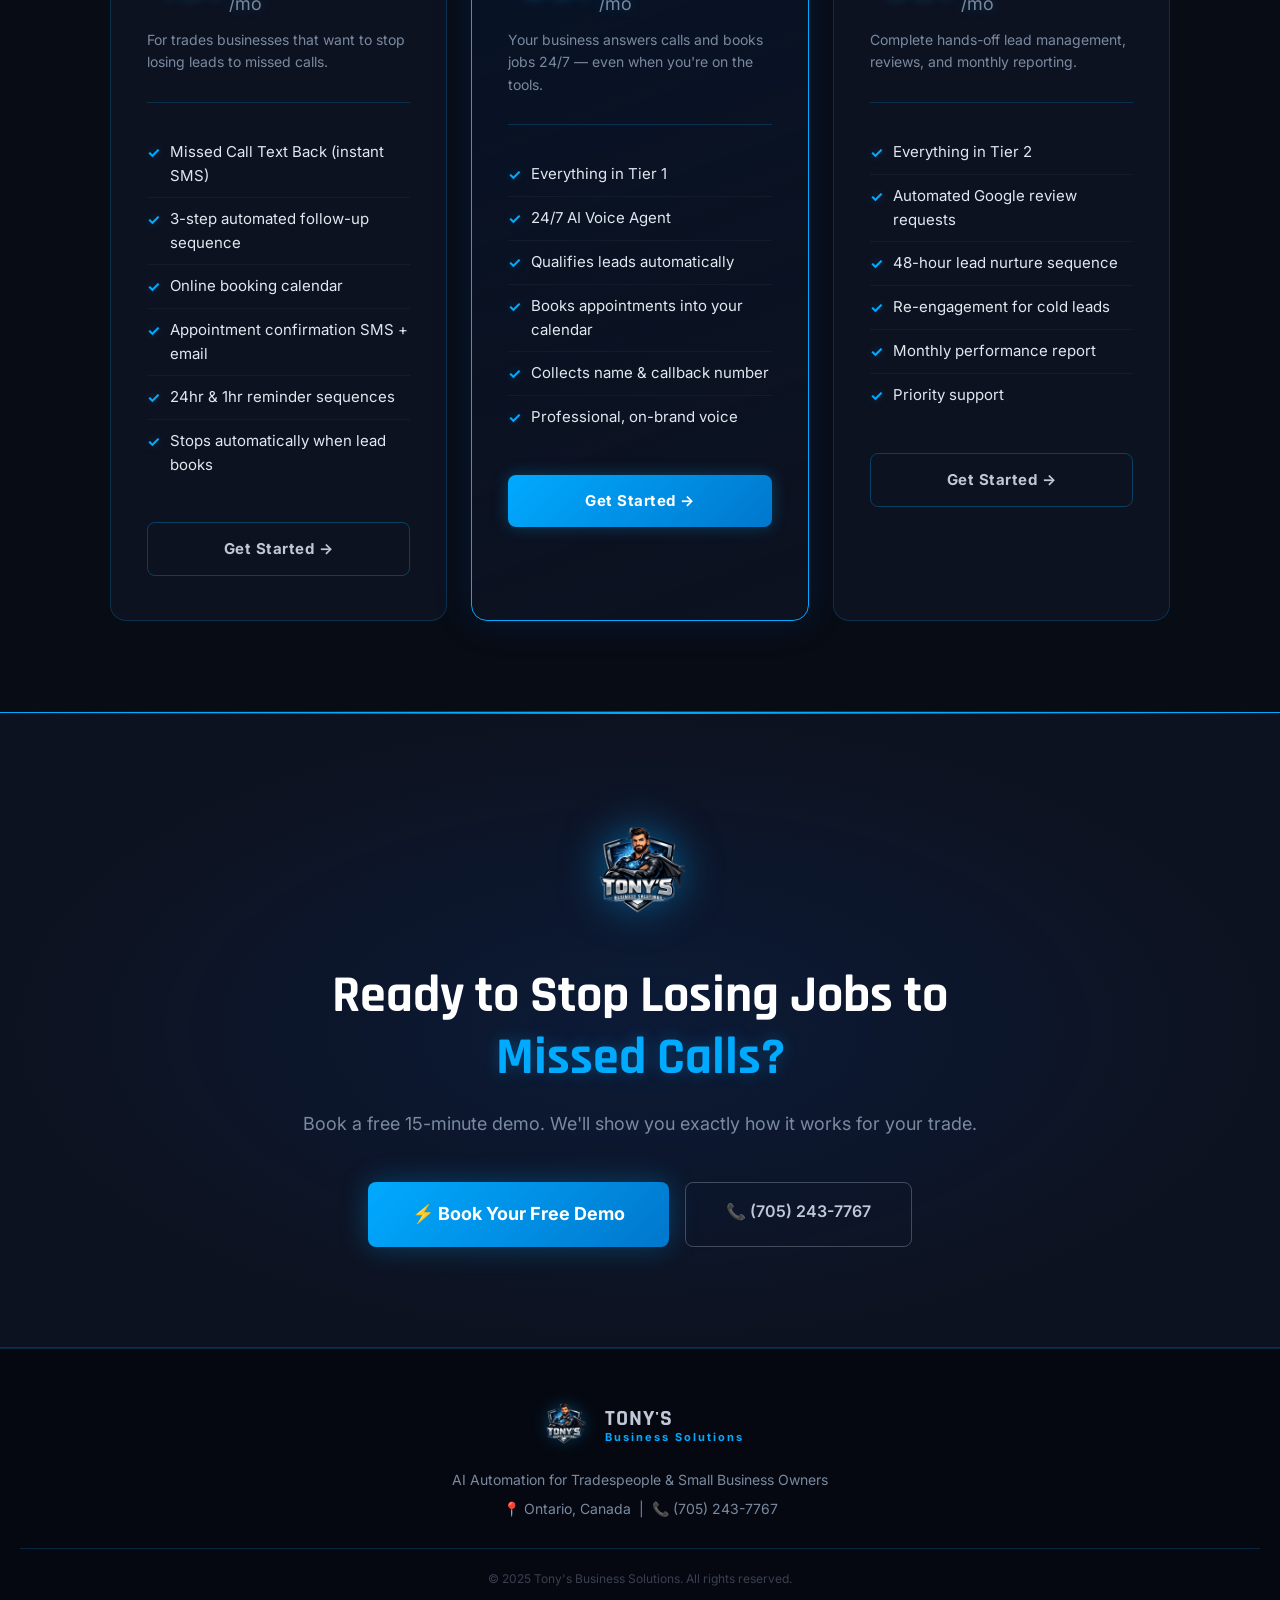
==== commit a7ff27f5: "Update phone to 705-243-7767, remove fake testimonials" ====
--- a/index.html
+++ b/index.html
@@ -851,33 +851,7 @@
 <div class="glow-line"></div>
 
 <!-- TESTIMONIALS -->
-<div class="section-alt">
-  <div class="section">
-    <div class="label">Results</div>
-    <h2>Tradespeople Are<br><span class="accent">Winning More Jobs</span></h2>
-    <p class="section-sub">Real results from real business owners in Ontario.</p>
-    <div class="testimonial-grid">
-      <div class="testimonial-card">
-        <div class="stars">★★★★★</div>
-        <p>"I was losing 5-6 calls a day while on jobs. First week with Tony's system I booked 3 new jobs from callbacks I would've never made."</p>
-        <div class="testimonial-author">Mike R.</div>
-        <div class="testimonial-role">Plumber — Barrie, ON</div>
-      </div>
-      <div class="testimonial-card">
-        <div class="stars">★★★★★</div>
-        <p>"The AI answers my calls at 9pm and books the estimate right into my calendar. Showed up Monday with 4 jobs already scheduled. Wild."</p>
-        <div class="testimonial-author">Dave K.</div>
-        <div class="testimonial-role">HVAC Technician — Sudbury, ON</div>
-      </div>
-      <div class="testimonial-card">
-        <div class="stars">★★★★★</div>
-        <p>"Set it up Friday, had 2 booked estimates by Sunday. Paid for itself the first week. I wish I'd done this two years ago."</p>
-        <div class="testimonial-author">Jason M.</div>
-        <div class="testimonial-role">Electrician — North Bay, ON</div>
-      </div>
-    </div>
-  </div>
-</div>
+
 
 <!-- CTA -->
 <div class="cta-section">
@@ -886,7 +860,7 @@
   <p>Book a free 15-minute demo. We'll show you exactly how it works for your trade.</p>
   <div class="cta-buttons">
     <a href="https://api.leadconnectorhq.com/widget/bookings/tony-decarlo-free-demo" target="_blank" class="cta-main">⚡ Book Your Free Demo</a>
-    <a href="tel:17058082248" class="btn-secondary">📞 (705) 808-2248</a>
+    <a href="tel:17052437767" class="btn-secondary">📞 (705) 243-7767</a>
   </div>
 </div>
 
@@ -900,7 +874,7 @@
     </div>
   </div>
   <p>AI Automation for Tradespeople & Small Business Owners</p>
-  <p>📍 Ontario, Canada &nbsp;|&nbsp; 📞 (705) 808-2248</p>
+  <p>📍 Ontario, Canada &nbsp;|&nbsp; 📞 (705) 243-7767</p>
   <div class="footer-bottom">
     © 2025 Tony's Business Solutions. All rights reserved.
   </div>
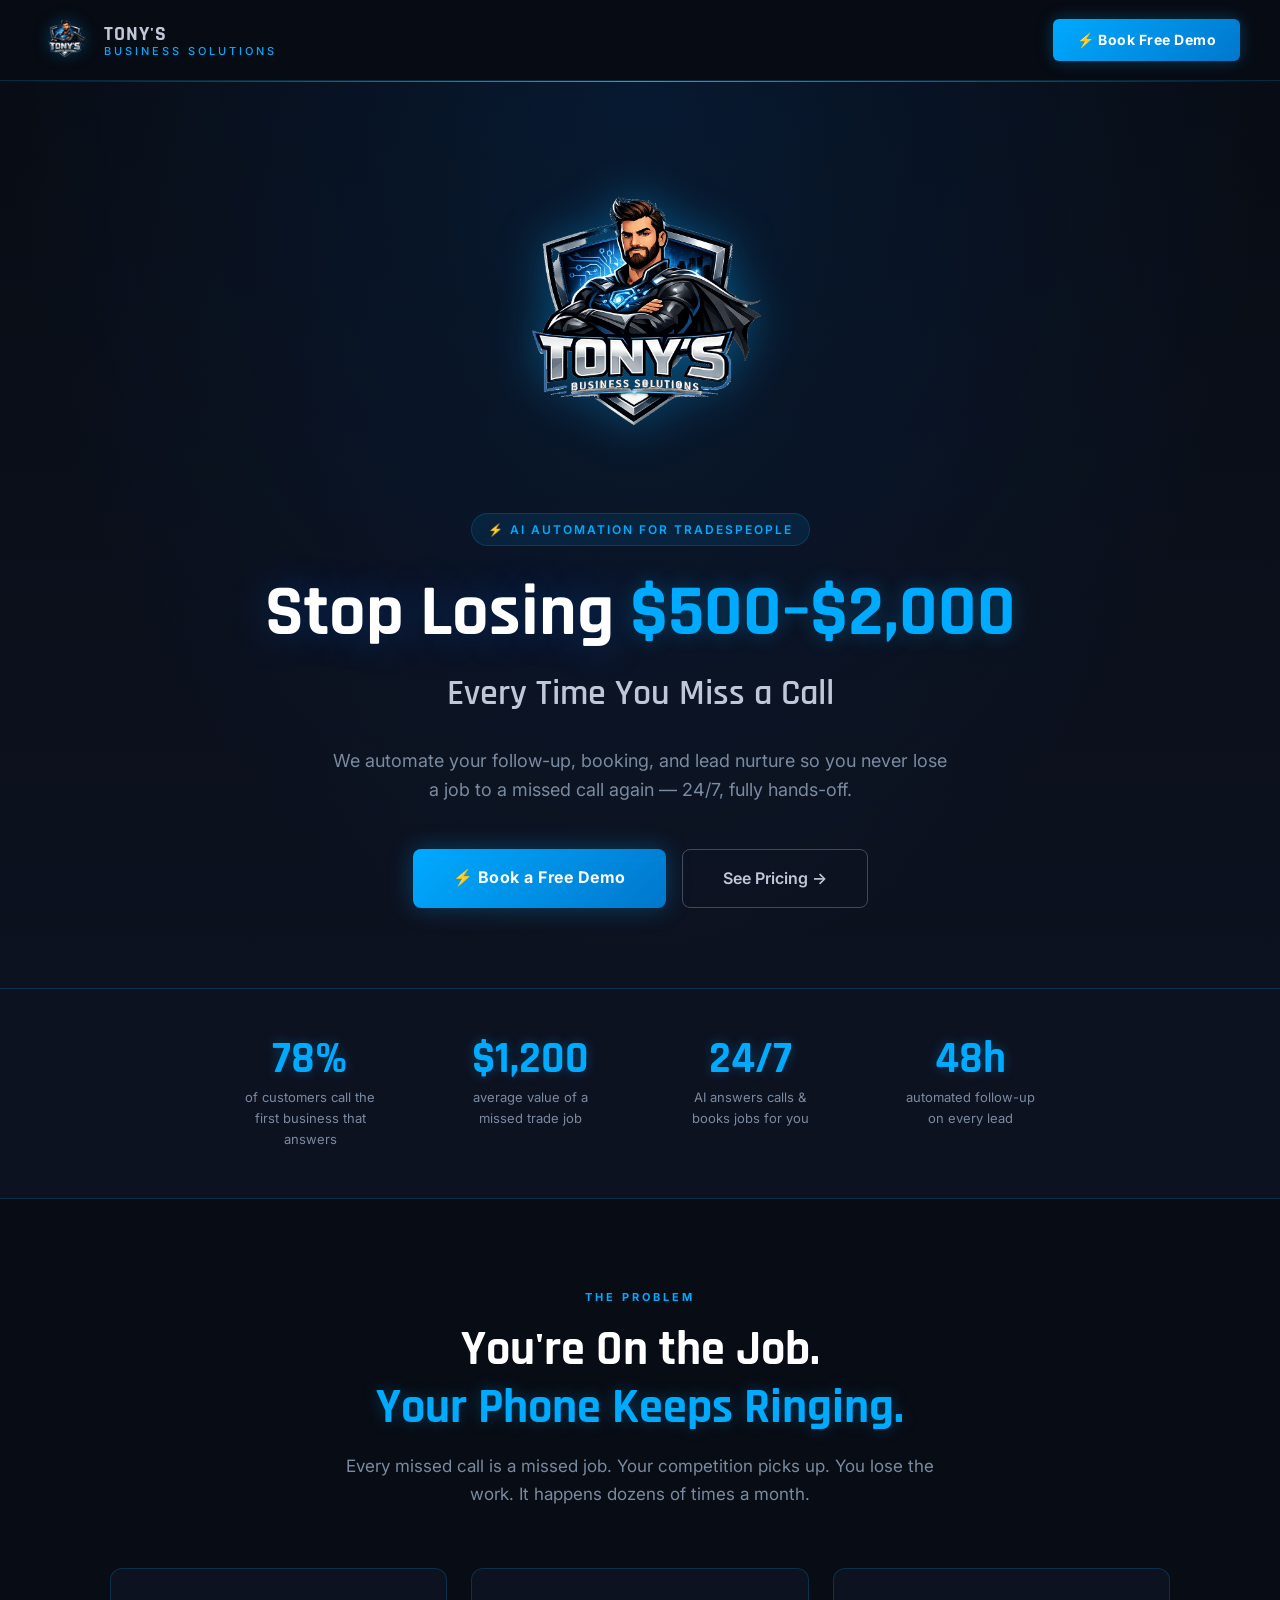
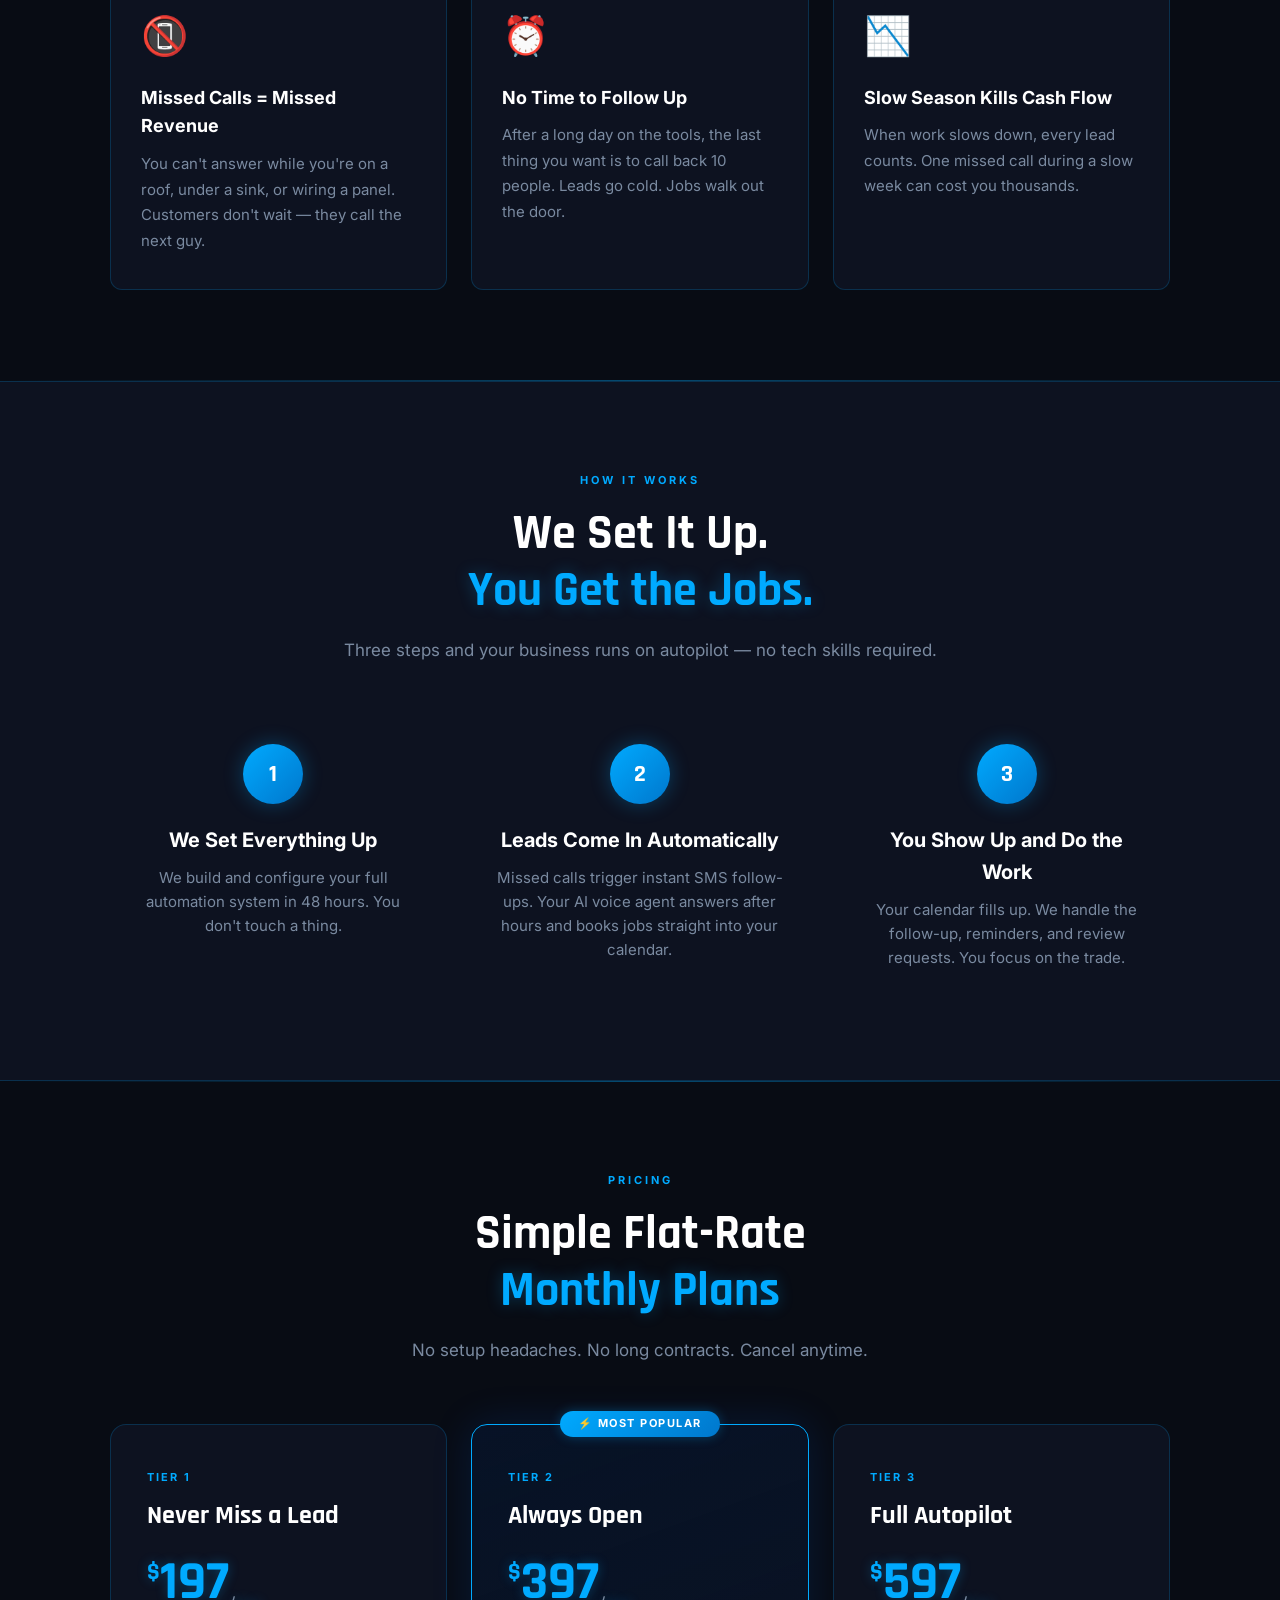
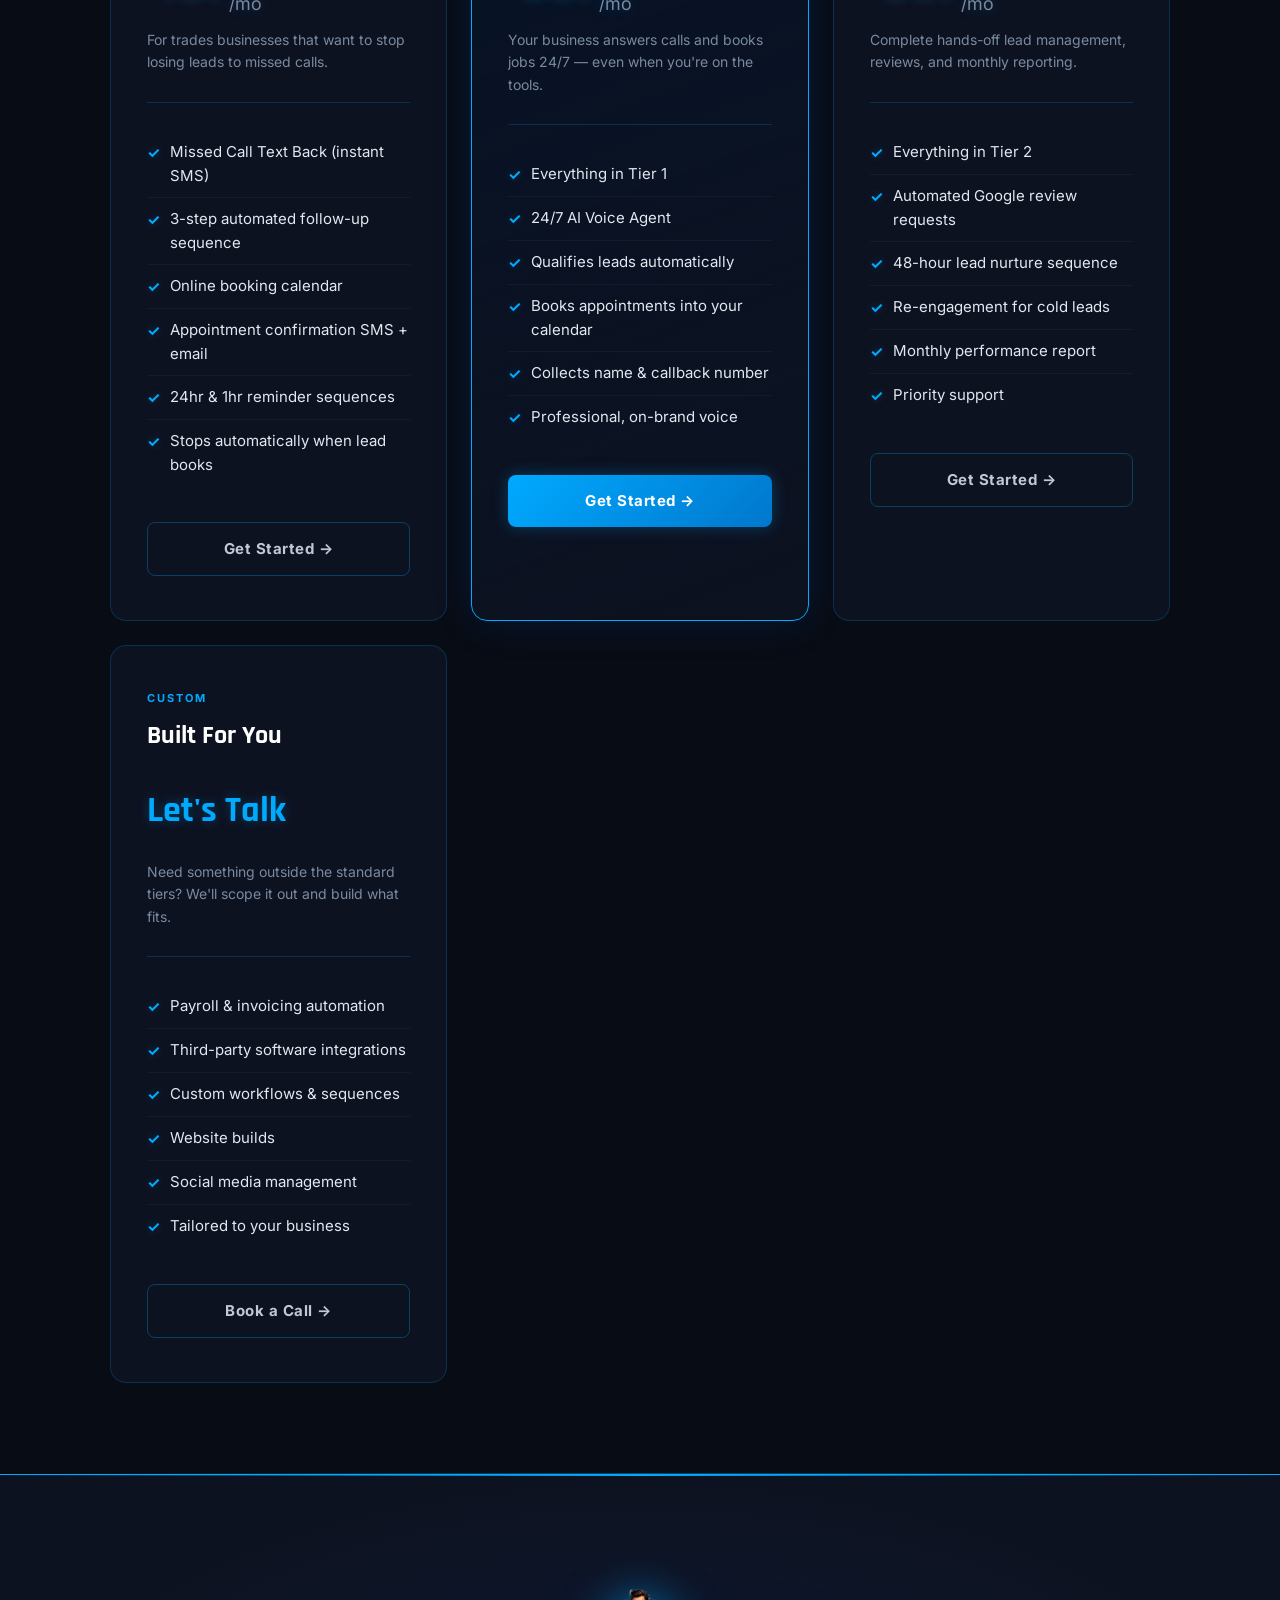
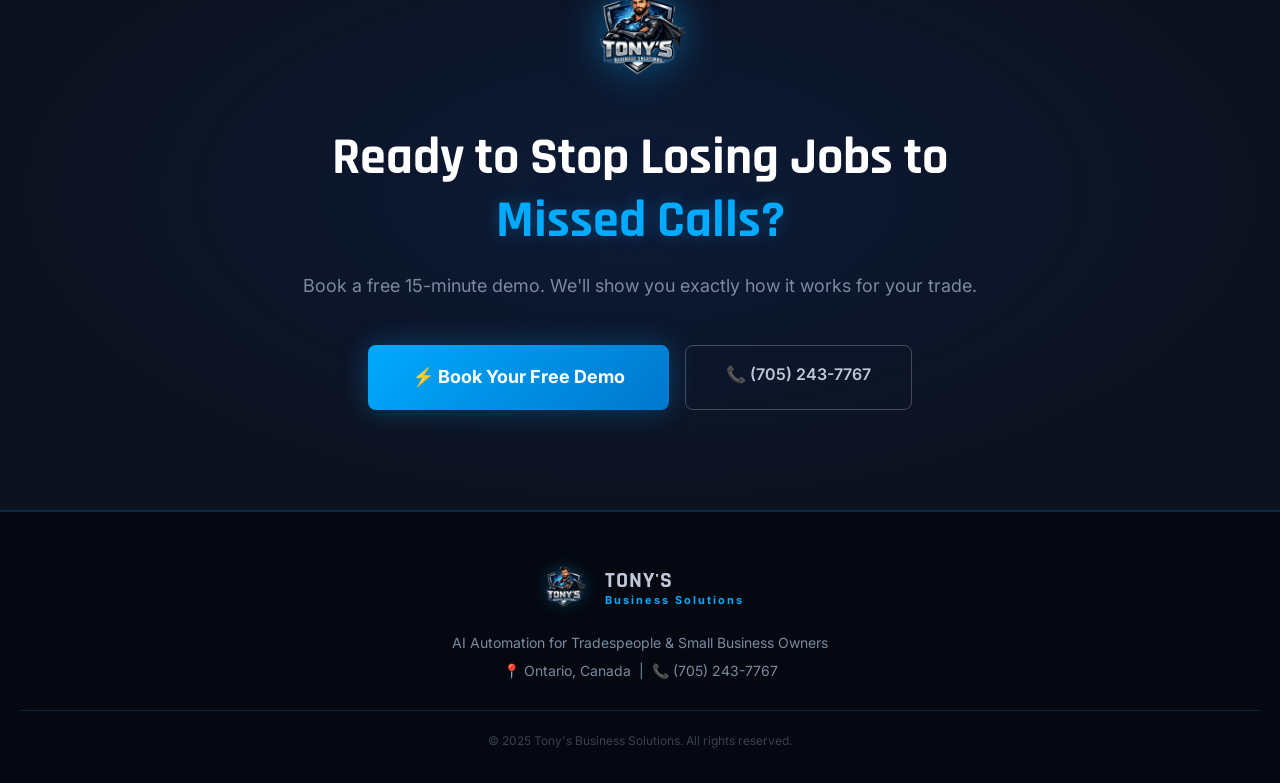
==== commit 86d57b28: "Add Custom Setup pricing card" ====
--- a/index.html
+++ b/index.html
@@ -844,6 +844,23 @@
         <a href="https://api.leadconnectorhq.com/widget/bookings/tony-decarlo-free-demo" target="_blank" class="tier-btn">Get Started →</a>
       </div>
 
+      <!-- CUSTOM SETUP -->
+      <div class="pricing-card">
+        <div class="tier-label">Custom</div>
+        <div class="tier-title">Built For You</div>
+        <div class="tier-price" style="font-size:36px; padding: 16px 0;">Let's Talk</div>
+        <div class="tier-desc">Need something outside the standard tiers? We'll scope it out and build what fits.</div>
+        <ul class="tier-features">
+          <li>Payroll &amp; invoicing automation</li>
+          <li>Third-party software integrations</li>
+          <li>Custom workflows &amp; sequences</li>
+          <li>Website builds</li>
+          <li>Social media management</li>
+          <li>Tailored to your business</li>
+        </ul>
+        <a href="https://api.leadconnectorhq.com/widget/bookings/tony-decarlo-free-demo" target="_blank" class="tier-btn">Book a Call &rarr;</a>
+      </div>
+
     </div>
   </div>
 </div>
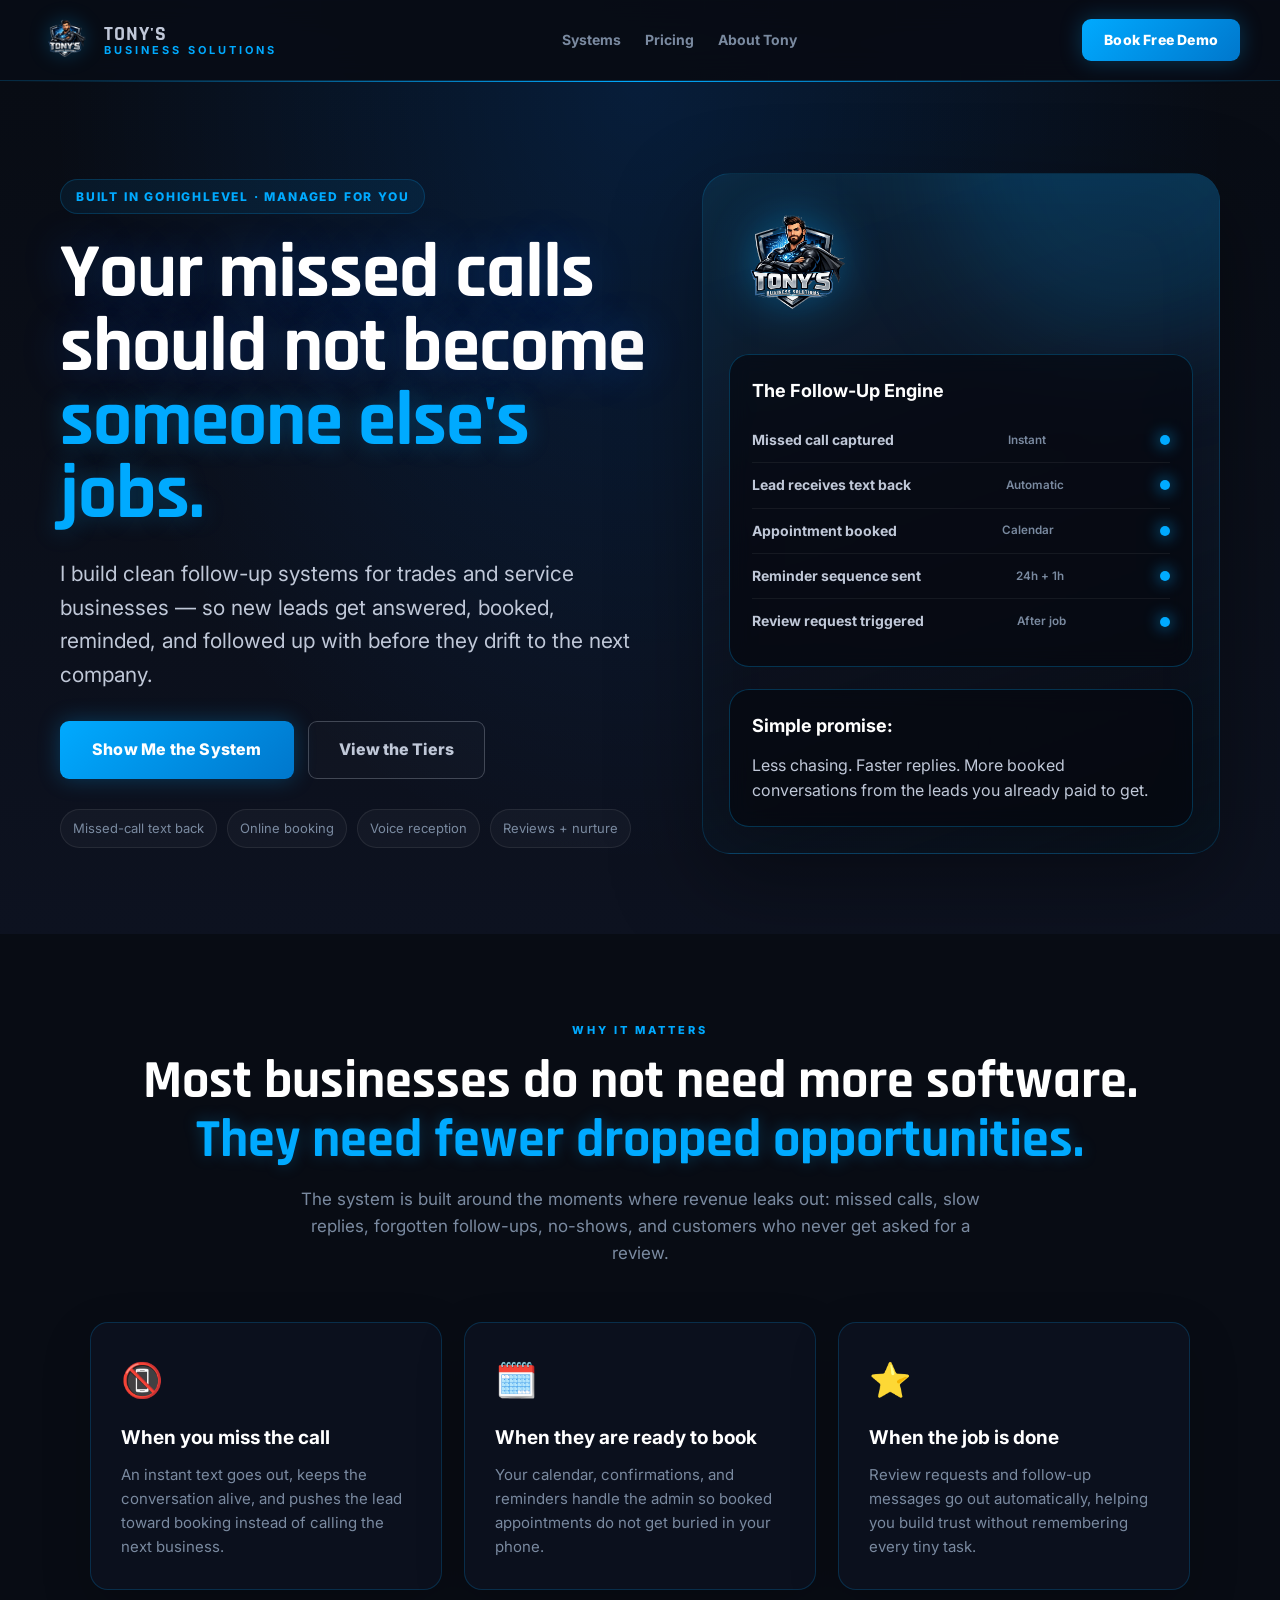
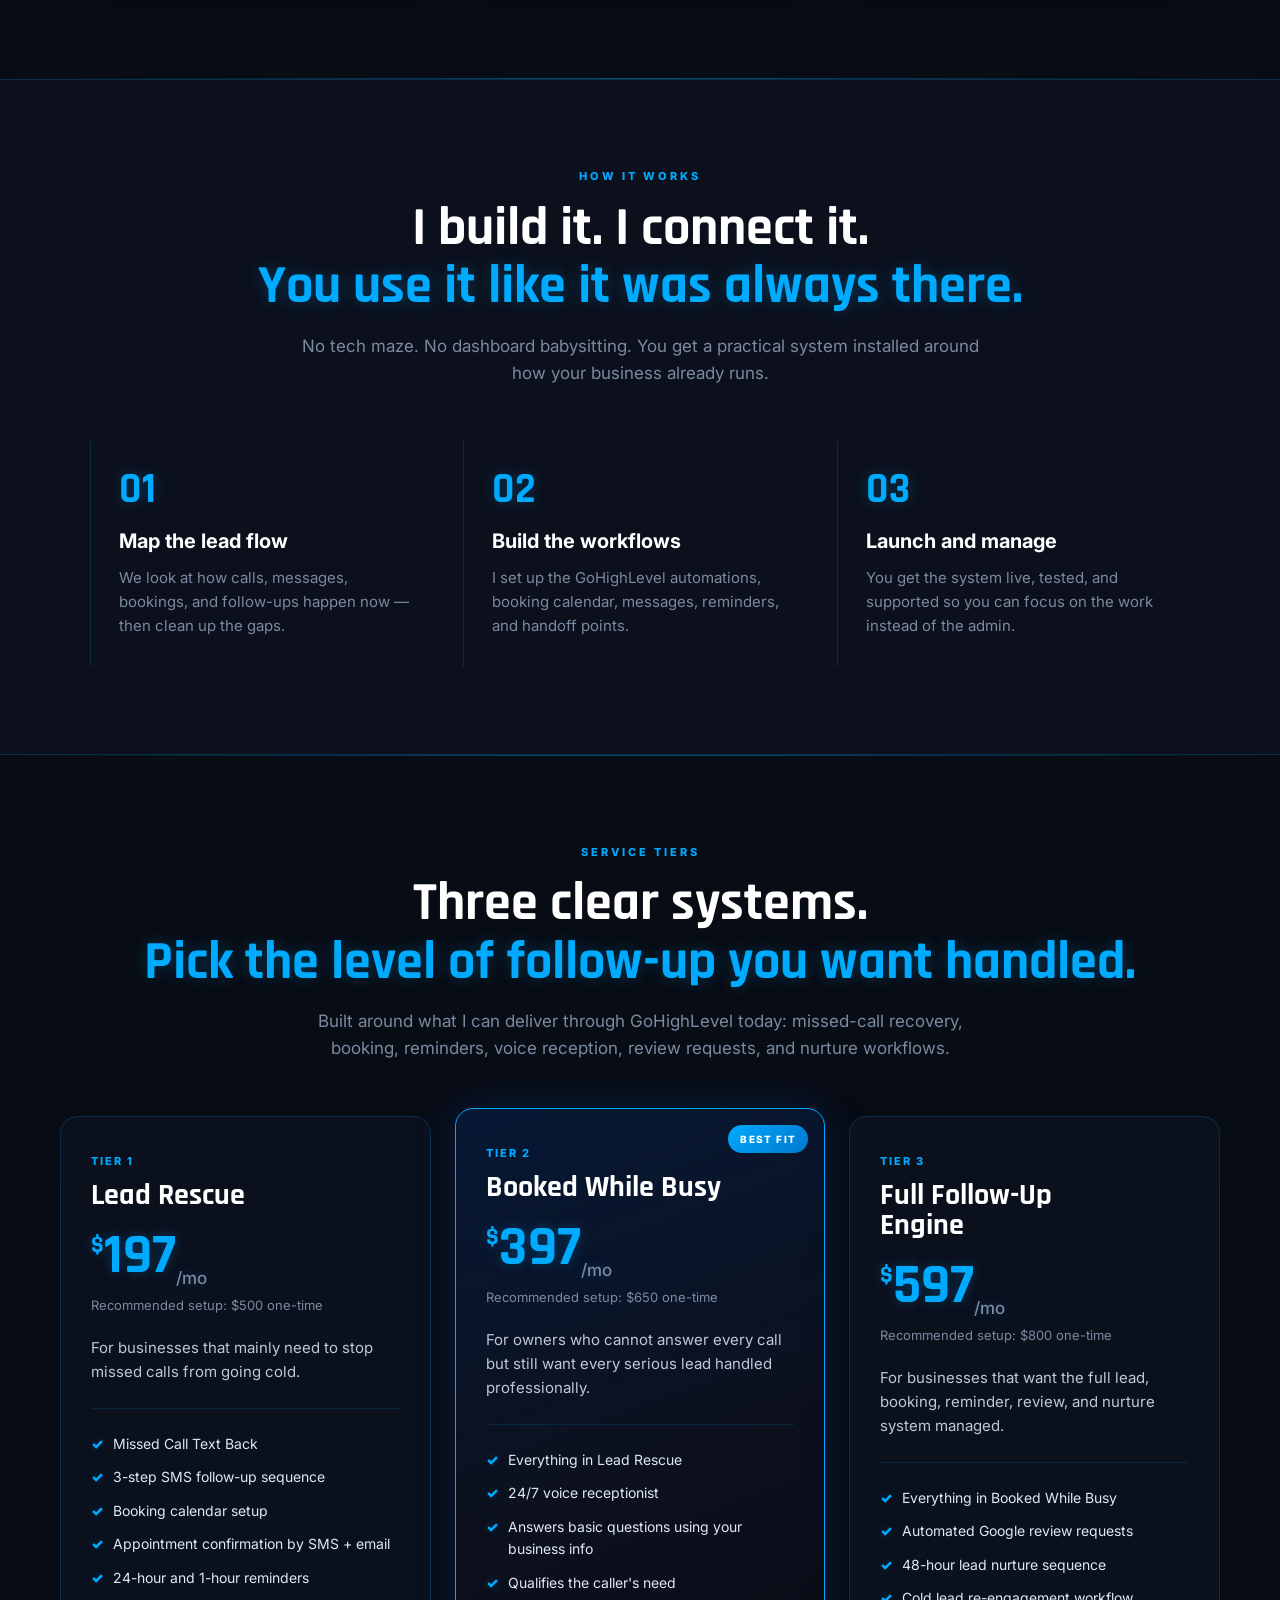
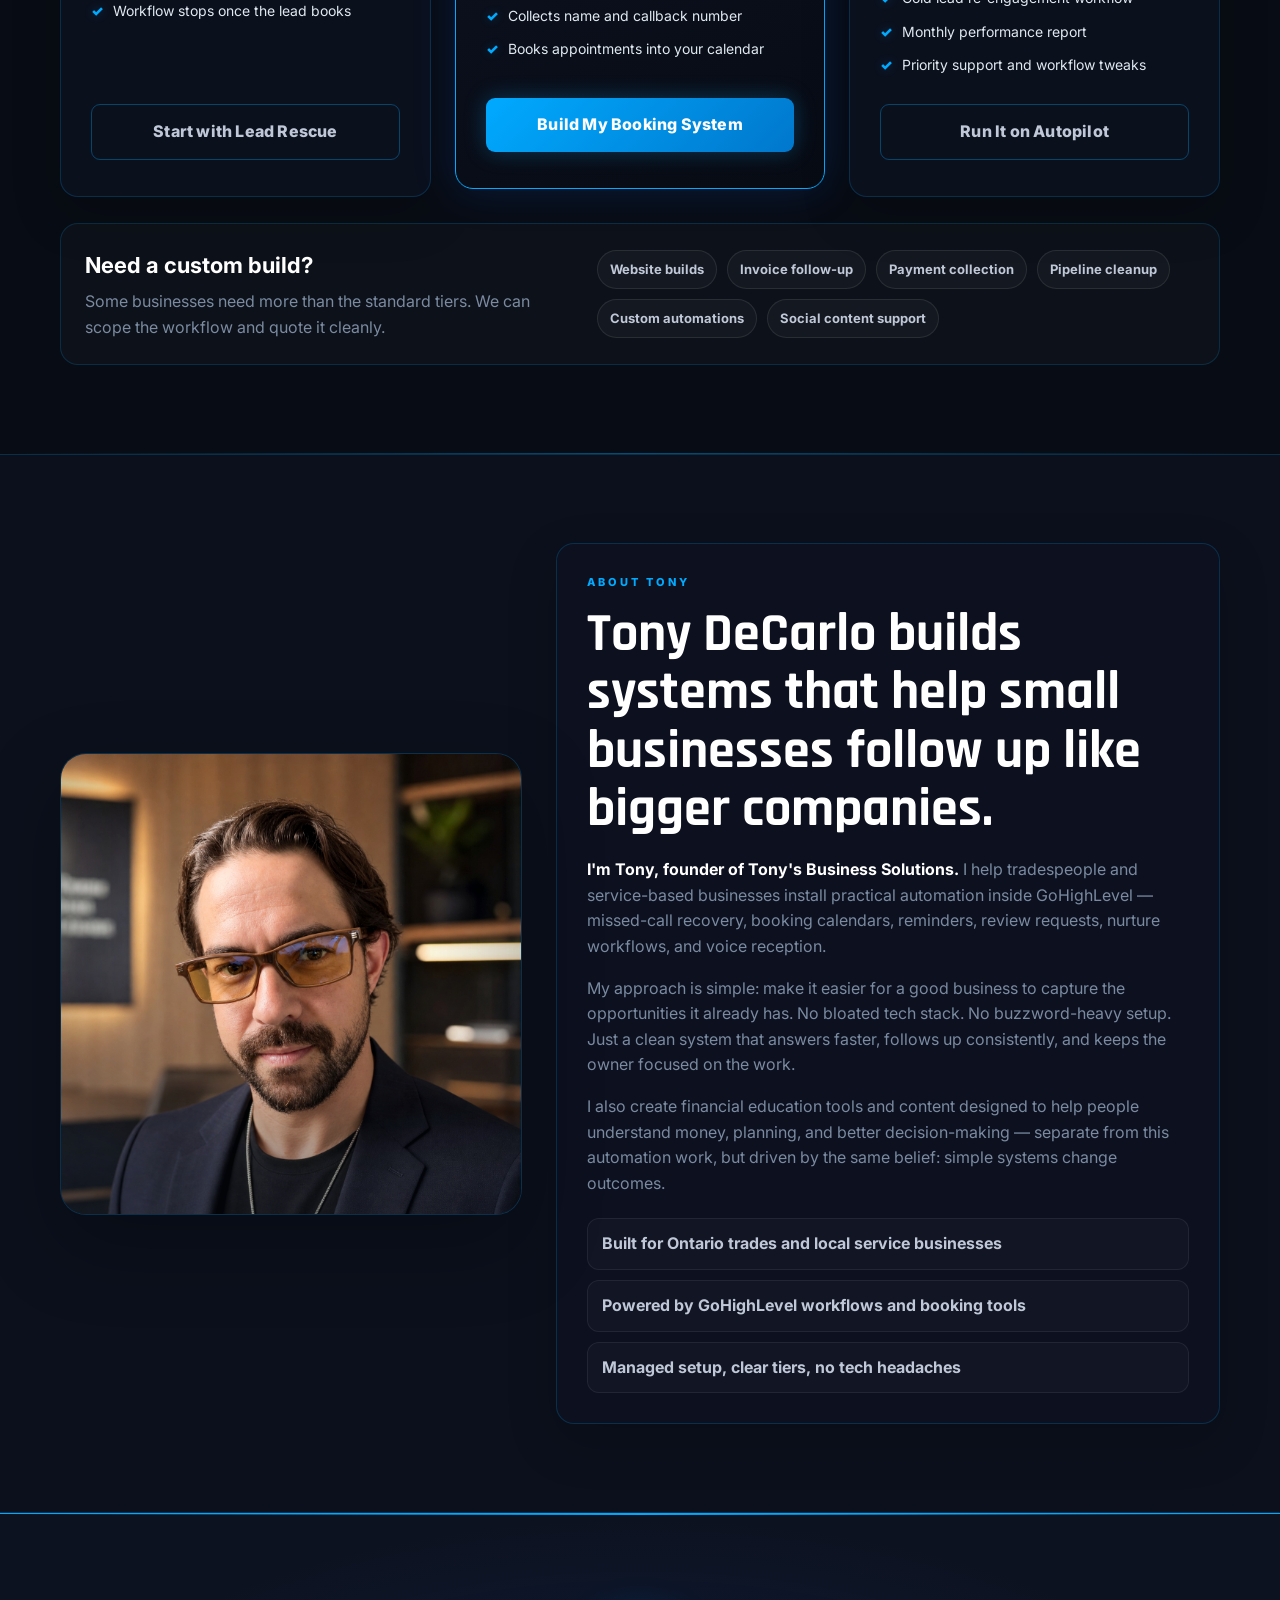
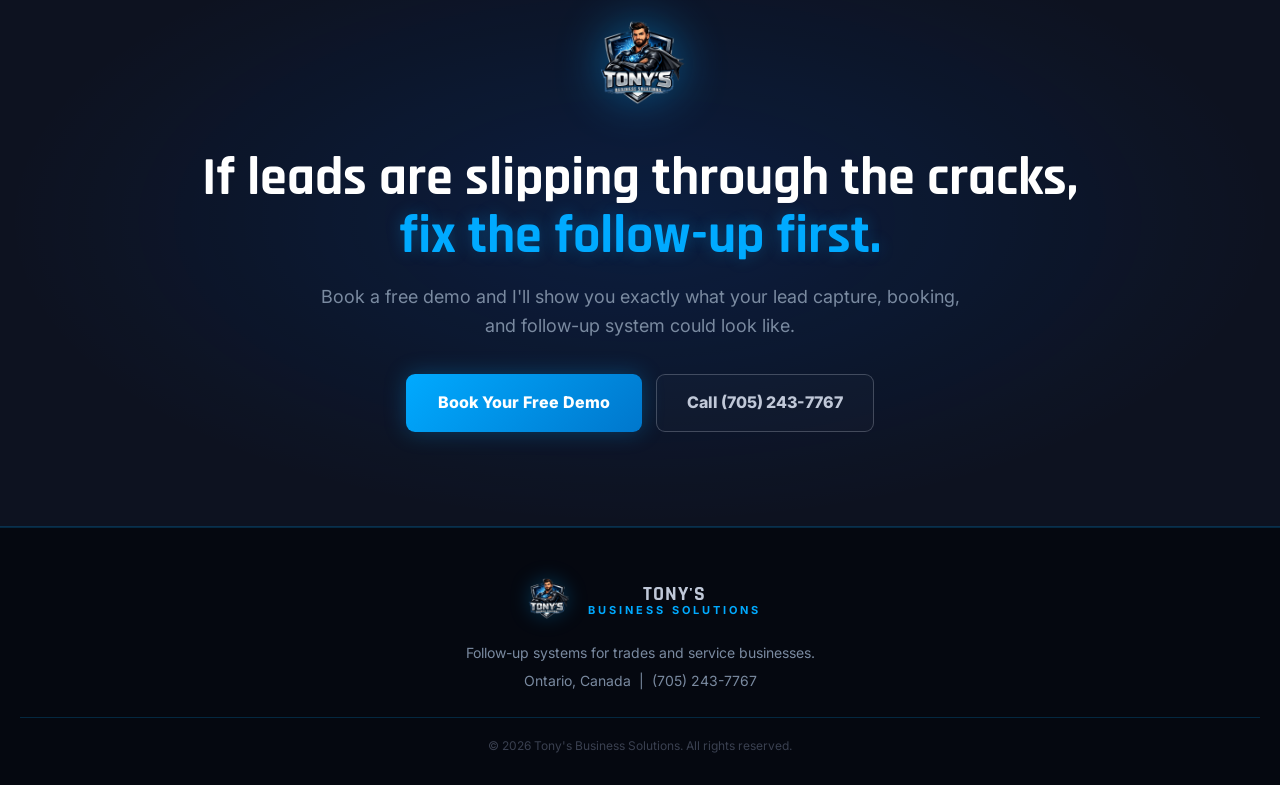
==== commit d912a81f: "Refresh Tony's Business Solutions homepage" ====
--- a/index.html
+++ b/index.html
@@ -3,7 +3,8 @@
 <head>
   <meta charset="UTF-8" />
   <meta name="viewport" content="width=device-width, initial-scale=1.0" />
-  <title>Tony's Business Solutions | AI Automation for Tradespeople</title>
+  <meta name="description" content="Tony's Business Solutions builds practical GoHighLevel systems for trades and service businesses: missed-call text back, booking calendars, voice reception, reminders, review requests, and follow-up." />
+  <title>Tony's Business Solutions | Follow-Up Systems for Trades & Service Businesses</title>
   <style>
     @import url('https://fonts.googleapis.com/css2?family=Rajdhani:wght@600;700&family=Inter:wght@400;500;600;700;800&display=swap');
 
@@ -12,14 +13,16 @@
     :root {
       --blue: #00aaff;
       --blue-dark: #0077cc;
-      --blue-glow: rgba(0, 170, 255, 0.3);
+      --blue-glow: rgba(0, 170, 255, 0.28);
       --steel: #c0c8d8;
       --dark: #080c14;
       --dark2: #0d1220;
       --dark3: #111827;
+      --card: rgba(13, 18, 32, 0.82);
       --border: rgba(0, 170, 255, 0.2);
       --text: #e0e8f0;
       --muted: #7a8aa0;
+      --white: #ffffff;
     }
 
     html { scroll-behavior: smooth; }
@@ -32,870 +35,673 @@
       overflow-x: hidden;
     }
 
-    a { text-decoration: none; color: inherit; }
-
-    /* ===== ANIMATED BACKGROUND ===== */
+    a { color: inherit; text-decoration: none; }
+
     .circuit-bg {
       position: fixed;
-      top: 0; left: 0;
-      width: 100%; height: 100%;
+      inset: 0;
       pointer-events: none;
       z-index: 0;
       background:
-        radial-gradient(ellipse at 20% 20%, rgba(0,100,255,0.06) 0%, transparent 60%),
-        radial-gradient(ellipse at 80% 80%, rgba(0,170,255,0.04) 0%, transparent 60%);
-    }
-
-    /* ===== NAV ===== */
+        radial-gradient(ellipse at 18% 12%, rgba(0, 170, 255, 0.11) 0%, transparent 42%),
+        radial-gradient(ellipse at 82% 22%, rgba(0, 119, 204, 0.10) 0%, transparent 45%),
+        radial-gradient(ellipse at 50% 100%, rgba(0, 170, 255, 0.06) 0%, transparent 52%);
+    }
+
+    .circuit-bg::after {
+      content: '';
+      position: absolute;
+      inset: 0;
+      opacity: 0.13;
+      background-image:
+        linear-gradient(rgba(0,170,255,0.16) 1px, transparent 1px),
+        linear-gradient(90deg, rgba(0,170,255,0.16) 1px, transparent 1px);
+      background-size: 64px 64px;
+      mask-image: linear-gradient(to bottom, black, transparent 78%);
+    }
+
     nav {
       position: sticky;
       top: 0;
       z-index: 1000;
       display: flex;
+      align-items: center;
       justify-content: space-between;
-      align-items: center;
+      gap: 18px;
       padding: 14px 40px;
-      background: rgba(8, 12, 20, 0.95);
-      backdrop-filter: blur(12px);
+      background: rgba(8, 12, 20, 0.90);
+      backdrop-filter: blur(16px);
       border-bottom: 1px solid var(--border);
     }
 
-    .nav-logo {
-      display: flex;
-      align-items: center;
-      gap: 12px;
-    }
-
-    .nav-logo img {
-      height: 52px;
-      width: auto;
-      filter: drop-shadow(0 0 8px var(--blue-glow));
-    }
-
-    .nav-logo-text {
+    .nav-logo, .footer-logo { display: flex; align-items: center; gap: 12px; }
+    .nav-logo img { height: 52px; width: auto; filter: drop-shadow(0 0 10px var(--blue-glow)); }
+
+    .brand-text {
       font-family: 'Rajdhani', sans-serif;
       font-size: 20px;
       font-weight: 700;
       color: var(--steel);
       letter-spacing: 1px;
-      line-height: 1.1;
-    }
-
-    .nav-logo-text span {
+      line-height: 1.05;
+      text-transform: uppercase;
+    }
+
+    .brand-text span {
       display: block;
+      font-family: 'Inter', sans-serif;
       font-size: 11px;
-      font-family: 'Inter', sans-serif;
-      font-weight: 500;
       color: var(--blue);
       letter-spacing: 3px;
-      text-transform: uppercase;
-    }
-
-    .nav-cta {
+      font-weight: 700;
+    }
+
+    .nav-links { display: flex; align-items: center; gap: 24px; color: var(--muted); font-size: 14px; font-weight: 700; }
+    .nav-links a:hover { color: var(--blue); }
+
+    .nav-cta, .btn-primary, .tier-btn, .cta-main {
       background: linear-gradient(135deg, var(--blue), var(--blue-dark));
       color: #fff;
-      padding: 10px 24px;
-      border-radius: 6px;
-      font-weight: 700;
-      font-size: 14px;
-      letter-spacing: 0.5px;
-      box-shadow: 0 0 16px var(--blue-glow);
-      transition: all 0.2s;
-    }
-
-    .nav-cta:hover {
-      box-shadow: 0 0 28px rgba(0,170,255,0.5);
-      transform: translateY(-1px);
-    }
-
-    /* ===== HERO ===== */
+      border-radius: 9px;
+      font-weight: 800;
+      letter-spacing: 0.2px;
+      box-shadow: 0 0 22px var(--blue-glow);
+      transition: transform 0.2s ease, box-shadow 0.2s ease, border-color 0.2s ease;
+      display: inline-flex;
+      align-items: center;
+      justify-content: center;
+      gap: 8px;
+      border: 0;
+    }
+
+    .nav-cta { padding: 10px 22px; font-size: 14px; white-space: nowrap; }
+    .btn-primary, .cta-main { padding: 16px 32px; font-size: 16px; }
+    .nav-cta:hover, .btn-primary:hover, .tier-btn:hover, .cta-main:hover { transform: translateY(-2px); box-shadow: 0 0 40px rgba(0,170,255,0.52); }
+
+    .btn-secondary {
+      display: inline-flex;
+      align-items: center;
+      justify-content: center;
+      padding: 15px 30px;
+      border-radius: 9px;
+      font-weight: 800;
+      color: var(--steel);
+      border: 1px solid rgba(192,200,216,0.28);
+      background: rgba(255,255,255,0.02);
+      transition: 0.2s ease;
+    }
+
+    .btn-secondary:hover { color: var(--blue); border-color: var(--blue); box-shadow: 0 0 20px rgba(0,170,255,0.14); }
+
     .hero {
       position: relative;
       z-index: 1;
       min-height: 92vh;
-      display: flex;
-      align-items: center;
-      justify-content: center;
-      text-align: center;
-      padding: 80px 20px;
+      display: grid;
+      place-items: center;
+      padding: 92px 22px 80px;
       background:
-        radial-gradient(ellipse at 50% 0%, rgba(0,120,255,0.12) 0%, transparent 70%),
+        radial-gradient(ellipse at 50% 0%, rgba(0,120,255,0.16) 0%, transparent 65%),
         linear-gradient(180deg, #080c14 0%, #0d1220 100%);
       overflow: hidden;
     }
 
-    .hero::before {
+    .hero::before, .glow-line, .cta-section::before {
       content: '';
       position: absolute;
-      top: 0; left: 0; right: 0;
+      left: 0;
+      right: 0;
       height: 1px;
       background: linear-gradient(90deg, transparent, var(--blue), transparent);
     }
 
-    .hero-content {
+    .hero::before { top: 0; }
+    .hero-grid {
+      width: min(1160px, 100%);
+      display: grid;
+      grid-template-columns: 1.07fr 0.93fr;
+      gap: 46px;
+      align-items: center;
       position: relative;
       z-index: 2;
-      max-width: 900px;
-    }
-
-    .hero-logo {
-      width: 320px;
-      height: auto;
-      margin: 0 auto 32px;
-      display: block;
-      filter: drop-shadow(0 0 24px rgba(0,170,255,0.4));
-      animation: float 4s ease-in-out infinite;
-    }
-
-    @keyframes float {
-      0%, 100% { transform: translateY(0); }
-      50% { transform: translateY(-10px); }
-    }
-
-    .hero-badge {
+    }
+
+    .eyebrow {
       display: inline-flex;
       align-items: center;
       gap: 8px;
-      background: rgba(0,170,255,0.1);
+      padding: 7px 15px;
+      margin-bottom: 24px;
+      border-radius: 999px;
+      color: var(--blue);
       border: 1px solid var(--border);
-      color: var(--blue);
+      background: rgba(0,170,255,0.08);
       font-size: 12px;
-      font-weight: 600;
-      padding: 6px 16px;
-      border-radius: 20px;
-      margin-bottom: 28px;
-      letter-spacing: 2px;
+      font-weight: 800;
+      letter-spacing: 1.8px;
       text-transform: uppercase;
     }
 
     .hero h1 {
       font-family: 'Rajdhani', sans-serif;
-      font-size: clamp(36px, 6vw, 72px);
+      font-size: clamp(42px, 6vw, 82px);
       font-weight: 700;
-      line-height: 1.1;
+      line-height: 0.96;
+      color: var(--white);
+      letter-spacing: -1px;
+      margin-bottom: 24px;
+      text-shadow: 0 0 44px rgba(0,100,255,0.28);
+    }
+
+    .hero h1 .accent { color: var(--blue); text-shadow: 0 0 24px var(--blue-glow); }
+
+    .hero-copy {
+      color: var(--steel);
+      font-size: clamp(17px, 2vw, 21px);
+      max-width: 620px;
+      margin-bottom: 30px;
+    }
+
+    .hero-copy strong { color: #fff; }
+    .hero-buttons { display: flex; gap: 14px; flex-wrap: wrap; margin-bottom: 30px; }
+
+    .proof-strip {
+      display: flex;
+      flex-wrap: wrap;
+      gap: 10px;
+      color: var(--muted);
+      font-size: 13px;
+    }
+
+    .proof-strip span {
+      border: 1px solid rgba(255,255,255,0.08);
+      background: rgba(255,255,255,0.03);
+      border-radius: 999px;
+      padding: 8px 12px;
+    }
+
+    .hero-panel {
+      position: relative;
+      min-height: 520px;
+      border: 1px solid var(--border);
+      border-radius: 28px;
+      background:
+        linear-gradient(160deg, rgba(0,170,255,0.13), rgba(13,18,32,0.34) 42%, rgba(8,12,20,0.95)),
+        var(--dark2);
+      box-shadow: 0 30px 90px rgba(0,0,0,0.35), inset 0 0 80px rgba(0,170,255,0.05);
+      padding: 26px;
+      overflow: hidden;
+    }
+
+    .hero-panel::before {
+      content: '';
+      position: absolute;
+      inset: -30% -20% auto auto;
+      width: 380px;
+      height: 380px;
+      border-radius: 50%;
+      background: rgba(0,170,255,0.15);
+      filter: blur(55px);
+    }
+
+    .hero-card {
+      position: relative;
+      z-index: 2;
+      height: 100%;
+      display: flex;
+      flex-direction: column;
+      justify-content: space-between;
+      gap: 22px;
+    }
+
+    .logo-mark {
+      width: 132px;
+      height: 132px;
+      object-fit: contain;
+      filter: drop-shadow(0 0 24px rgba(0,170,255,0.45));
+    }
+
+    .system-card {
+      border: 1px solid rgba(0,170,255,0.26);
+      border-radius: 20px;
+      background: rgba(5, 8, 16, 0.66);
+      padding: 22px;
+      backdrop-filter: blur(10px);
+    }
+
+    .system-card h3 {
+      color: #fff;
+      font-size: 18px;
       margin-bottom: 12px;
+    }
+
+    .system-row {
+      display: flex;
+      align-items: center;
+      justify-content: space-between;
+      gap: 14px;
+      padding: 11px 0;
+      border-bottom: 1px solid rgba(255,255,255,0.06);
+      color: var(--steel);
+      font-size: 14px;
+      font-weight: 700;
+    }
+    .system-row:last-child { border-bottom: 0; }
+    .status-dot { width: 10px; height: 10px; border-radius: 50%; background: var(--blue); box-shadow: 0 0 16px var(--blue); flex: 0 0 auto; }
+    .system-row small { color: var(--muted); font-weight: 600; }
+
+    .section-wrap { position: relative; z-index: 1; }
+    .section, .wide-section {
+      width: min(1100px, calc(100% - 40px));
+      margin: 0 auto;
+      padding: 88px 0;
+    }
+
+    .wide-section { width: min(1160px, calc(100% - 40px)); }
+    .section-alt { background: rgba(13, 18, 32, 0.74); border-top: 1px solid var(--border); border-bottom: 1px solid var(--border); }
+
+    .label {
+      text-align: center;
+      color: var(--blue);
+      font-size: 11px;
+      font-weight: 800;
+      letter-spacing: 3px;
+      text-transform: uppercase;
+      margin-bottom: 14px;
+    }
+
+    .section h2, .wide-section h2, .cta-section h2 {
+      font-family: 'Rajdhani', sans-serif;
+      text-align: center;
+      font-size: clamp(31px, 4.4vw, 54px);
+      line-height: 1.08;
       color: #fff;
-      text-shadow: 0 0 40px rgba(0,100,255,0.3);
-    }
-
-    .hero h1 .accent {
-      color: var(--blue);
-      text-shadow: 0 0 20px var(--blue-glow);
-    }
-
-    .hero h2 {
-      font-family: 'Rajdhani', sans-serif;
-      font-size: clamp(20px, 3vw, 36px);
-      font-weight: 600;
-      color: var(--steel);
-      margin-bottom: 24px;
-    }
-
-    .hero p {
-      font-size: clamp(15px, 1.8vw, 18px);
-      color: var(--muted);
-      max-width: 620px;
-      margin: 0 auto 44px;
-    }
-
-    .hero-buttons {
+      margin-bottom: 16px;
+    }
+
+    .accent { color: var(--blue); text-shadow: 0 0 16px var(--blue-glow); }
+    .section-sub { text-align: center; max-width: 700px; margin: 0 auto 54px; color: var(--muted); font-size: 17px; }
+
+    .card-grid { display: grid; grid-template-columns: repeat(3, 1fr); gap: 22px; }
+
+    .card, .pricing-card, .about-card {
+      background: var(--card);
+      border: 1px solid var(--border);
+      border-radius: 18px;
+      padding: 30px;
+      box-shadow: 0 18px 50px rgba(0,0,0,0.18);
+      transition: transform 0.2s ease, box-shadow 0.2s ease, border-color 0.2s ease;
+    }
+
+    .card:hover, .pricing-card:hover { transform: translateY(-4px); border-color: rgba(0,170,255,0.42); box-shadow: 0 20px 60px rgba(0,100,255,0.13); }
+    .card-icon { font-size: 34px; margin-bottom: 16px; }
+    .card h3 { color: #fff; font-size: 19px; margin-bottom: 10px; }
+    .card p { color: var(--muted); font-size: 15px; }
+
+    .steps-grid { display: grid; grid-template-columns: repeat(3, 1fr); gap: 20px; }
+    .step { position: relative; padding: 28px; border-left: 1px solid var(--border); }
+    .step-num { font-family: 'Rajdhani', sans-serif; color: var(--blue); font-size: 42px; font-weight: 700; line-height: 1; margin-bottom: 14px; text-shadow: 0 0 14px var(--blue-glow); }
+    .step h3 { color: #fff; font-size: 20px; margin-bottom: 9px; }
+    .step p { color: var(--muted); font-size: 15px; }
+
+    .pricing-grid { display: grid; grid-template-columns: repeat(3, 1fr); gap: 24px; align-items: stretch; }
+
+    .pricing-card {
+      position: relative;
       display: flex;
-      gap: 16px;
-      justify-content: center;
-      flex-wrap: wrap;
-    }
-
-    .btn-primary {
+      flex-direction: column;
+      padding: 36px 30px;
+      overflow: hidden;
+    }
+
+    .pricing-card.featured {
+      border-color: var(--blue);
+      background: linear-gradient(160deg, rgba(0,100,255,0.14) 0%, rgba(13,18,32,0.92) 50%, rgba(8,12,20,0.92) 100%);
+      box-shadow: 0 0 44px rgba(0,100,255,0.18);
+      transform: translateY(-8px);
+    }
+
+    .featured-tag {
+      position: absolute;
+      top: 16px;
+      right: 16px;
       background: linear-gradient(135deg, var(--blue), var(--blue-dark));
       color: #fff;
-      padding: 16px 40px;
-      border-radius: 8px;
-      font-weight: 700;
-      font-size: 16px;
-      box-shadow: 0 0 24px var(--blue-glow);
-      transition: all 0.2s;
-      letter-spacing: 0.5px;
-    }
-
-    .btn-primary:hover {
-      box-shadow: 0 0 40px rgba(0,170,255,0.6);
-      transform: translateY(-2px);
-    }
-
-    .btn-secondary {
-      background: transparent;
-      color: var(--steel);
-      padding: 16px 40px;
-      border-radius: 8px;
-      font-weight: 600;
-      font-size: 16px;
-      border: 1px solid rgba(192,200,216,0.3);
-      transition: all 0.2s;
-    }
-
-    .btn-secondary:hover {
-      border-color: var(--blue);
-      color: var(--blue);
-    }
-
-    /* ===== STATS ===== */
-    .stats-bar {
-      position: relative;
-      z-index: 1;
-      background: var(--dark2);
-      border-top: 1px solid var(--border);
-      border-bottom: 1px solid var(--border);
-      padding: 48px 20px;
-    }
-
-    .stats-inner {
-      display: flex;
-      justify-content: center;
-      gap: 80px;
-      flex-wrap: wrap;
-      max-width: 1000px;
-      margin: 0 auto;
-    }
-
-    .stat-item { text-align: center; }
-
-    .stat-num {
-      font-family: 'Rajdhani', sans-serif;
-      font-size: 44px;
-      font-weight: 700;
-      color: var(--blue);
-      text-shadow: 0 0 12px var(--blue-glow);
-      line-height: 1;
-    }
-
-    .stat-label {
-      font-size: 13px;
-      color: var(--muted);
-      margin-top: 6px;
-      max-width: 140px;
-    }
-
-    /* ===== SECTIONS ===== */
-    .section {
-      position: relative;
-      z-index: 1;
-      padding: 90px 20px;
-      max-width: 1100px;
-      margin: 0 auto;
-    }
-
-    .section-alt {
-      background: var(--dark2);
-      border-top: 1px solid var(--border);
-      border-bottom: 1px solid var(--border);
-    }
-
-    .section-alt .section { max-width: 1100px; margin: 0 auto; }
-
-    .label {
-      text-align: center;
-      font-size: 11px;
-      font-weight: 700;
-      color: var(--blue);
+      font-size: 10px;
+      font-weight: 800;
+      letter-spacing: 1.4px;
       text-transform: uppercase;
-      letter-spacing: 3px;
-      margin-bottom: 16px;
-    }
-
-    .section h2 {
-      font-family: 'Rajdhani', sans-serif;
-      text-align: center;
-      font-size: clamp(28px, 4vw, 48px);
-      font-weight: 700;
-      color: #fff;
-      margin-bottom: 16px;
-      line-height: 1.2;
-    }
-
-    .section h2 .accent { color: var(--blue); text-shadow: 0 0 16px var(--blue-glow); }
-
-    .section-sub {
-      text-align: center;
-      color: var(--muted);
-      font-size: 17px;
-      max-width: 600px;
-      margin: 0 auto 60px;
-    }
-
-    /* ===== PROBLEM CARDS ===== */
-    .card-grid {
+      border-radius: 999px;
+      padding: 6px 12px;
+    }
+
+    .tier-label { color: var(--blue); font-size: 11px; font-weight: 800; letter-spacing: 2px; text-transform: uppercase; margin-bottom: 9px; }
+    .tier-title { font-family: 'Rajdhani', sans-serif; color: #fff; font-size: 30px; font-weight: 700; line-height: 1; margin-bottom: 18px; padding-right: 68px; }
+    .tier-price { font-family: 'Rajdhani', sans-serif; color: var(--blue); font-size: 56px; font-weight: 700; line-height: 1; text-shadow: 0 0 12px var(--blue-glow); }
+    .tier-price sup { font-size: 24px; }
+    .tier-price sub { font-family: 'Inter', sans-serif; color: var(--muted); font-size: 17px; font-weight: 500; }
+    .setup-note { color: var(--muted); font-size: 13px; margin-top: 8px; }
+    .tier-desc { color: var(--steel); font-size: 15px; margin: 20px 0 24px; padding-bottom: 24px; border-bottom: 1px solid rgba(0,170,255,0.14); }
+    .tier-features { list-style: none; display: grid; gap: 11px; margin-bottom: 28px; }
+    .tier-features li { display: flex; align-items: flex-start; gap: 10px; color: var(--text); font-size: 14px; }
+    .tier-features li::before { content: '✓'; color: var(--blue); font-weight: 900; text-shadow: 0 0 10px var(--blue-glow); }
+    .tier-btn { margin-top: auto; width: 100%; padding: 14px; }
+    .pricing-card:not(.featured) .tier-btn { background: transparent; border: 1px solid rgba(0,170,255,0.34); color: var(--steel); box-shadow: none; }
+    .pricing-card:not(.featured) .tier-btn:hover { color: var(--blue); border-color: var(--blue); box-shadow: 0 0 20px rgba(0,170,255,0.18); }
+
+    .add-ons {
+      margin-top: 26px;
+      border: 1px solid rgba(0,170,255,0.18);
+      background: rgba(255,255,255,0.025);
+      border-radius: 18px;
+      padding: 24px;
       display: grid;
-      grid-template-columns: repeat(auto-fit, minmax(300px, 1fr));
-      gap: 24px;
-    }
-
-    .card {
-      background: var(--dark2);
-      border: 1px solid var(--border);
-      border-radius: 12px;
-      padding: 36px 30px;
-      position: relative;
-      overflow: hidden;
-      transition: transform 0.2s, box-shadow 0.2s;
-    }
-
-    .card::before {
-      content: '';
-      position: absolute;
-      top: 0; left: 0; right: 0;
-      height: 2px;
-      background: linear-gradient(90deg, transparent, var(--blue), transparent);
-      opacity: 0;
-      transition: opacity 0.2s;
-    }
-
-    .card:hover { transform: translateY(-4px); box-shadow: 0 8px 32px rgba(0,100,255,0.15); }
-    .card:hover::before { opacity: 1; }
-
-    .card-icon { font-size: 38px; margin-bottom: 18px; }
-    .card h3 { font-size: 18px; font-weight: 700; color: #fff; margin-bottom: 10px; }
-    .card p { color: var(--muted); font-size: 15px; line-height: 1.7; }
-
-    /* ===== STEPS ===== */
-    .steps-grid {
-      display: grid;
-      grid-template-columns: repeat(auto-fit, minmax(260px, 1fr));
-      gap: 40px;
-    }
-
-    .step { text-align: center; padding: 20px; }
-
-    .step-num {
-      width: 60px;
-      height: 60px;
-      background: linear-gradient(135deg, var(--blue), var(--blue-dark));
-      border-radius: 50%;
-      display: flex;
+      grid-template-columns: 0.9fr 1.1fr;
+      gap: 22px;
       align-items: center;
-      justify-content: center;
-      margin: 0 auto 20px;
-      font-family: 'Rajdhani', sans-serif;
-      font-size: 24px;
-      font-weight: 700;
-      color: #fff;
-      box-shadow: 0 0 20px var(--blue-glow);
-    }
-
-    .step h3 { font-size: 20px; font-weight: 700; color: #fff; margin-bottom: 10px; }
-    .step p { color: var(--muted); font-size: 15px; }
-
-    /* ===== PRICING ===== */
-    .pricing-grid {
-      display: grid;
-      grid-template-columns: repeat(auto-fit, minmax(310px, 1fr));
-      gap: 24px;
-    }
-
-    .pricing-card {
-      background: var(--dark2);
-      border: 1px solid var(--border);
-      border-radius: 16px;
-      padding: 44px 36px;
-      position: relative;
-      transition: transform 0.2s, box-shadow 0.2s;
-    }
-
-    .pricing-card:hover { transform: translateY(-4px); }
-
-    .pricing-card.featured {
-      border-color: var(--blue);
-      background: linear-gradient(160deg, rgba(0,100,255,0.08) 0%, var(--dark2) 100%);
-      box-shadow: 0 0 40px rgba(0,100,255,0.15);
-    }
-
-    .featured-tag {
-      position: absolute;
-      top: -14px;
-      left: 50%;
-      transform: translateX(-50%);
-      background: linear-gradient(135deg, var(--blue), var(--blue-dark));
-      color: #fff;
-      font-size: 11px;
-      font-weight: 700;
-      padding: 4px 18px;
-      border-radius: 20px;
-      text-transform: uppercase;
-      letter-spacing: 1.5px;
-      white-space: nowrap;
-      box-shadow: 0 0 12px var(--blue-glow);
-    }
-
-    .tier-label {
-      font-size: 11px;
-      font-weight: 700;
-      color: var(--blue);
-      text-transform: uppercase;
-      letter-spacing: 2px;
-      margin-bottom: 8px;
-    }
-
-    .tier-title {
-      font-family: 'Rajdhani', sans-serif;
-      font-size: 26px;
-      font-weight: 700;
-      color: #fff;
-      margin-bottom: 20px;
-    }
-
-    .tier-price {
-      font-family: 'Rajdhani', sans-serif;
-      font-size: 54px;
-      font-weight: 700;
-      color: var(--blue);
-      line-height: 1;
-      text-shadow: 0 0 12px var(--blue-glow);
-    }
-
-    .tier-price sup { font-size: 24px; vertical-align: super; }
-    .tier-price sub { font-size: 18px; color: var(--muted); font-family: 'Inter', sans-serif; font-weight: 400; }
-
-    .tier-desc {
-      color: var(--muted);
-      font-size: 14px;
-      margin: 16px 0 28px;
-      padding-bottom: 28px;
-      border-bottom: 1px solid var(--border);
-    }
-
-    .tier-features { list-style: none; margin-bottom: 36px; }
-
-    .tier-features li {
-      padding: 9px 0;
-      font-size: 15px;
-      color: var(--text);
-      display: flex;
-      align-items: flex-start;
-      gap: 10px;
-      border-bottom: 1px solid rgba(255,255,255,0.04);
-    }
-
-    .tier-features li:last-child { border-bottom: none; }
-
-    .tier-features li::before {
-      content: "✓";
-      color: var(--blue);
-      font-weight: 700;
-      flex-shrink: 0;
-      margin-top: 1px;
-      text-shadow: 0 0 8px var(--blue-glow);
-    }
-
-    .tier-btn {
-      display: block;
-      text-align: center;
-      padding: 14px;
-      border-radius: 8px;
-      font-weight: 700;
-      font-size: 15px;
-      letter-spacing: 0.5px;
-      transition: all 0.2s;
-      background: linear-gradient(135deg, var(--blue), var(--blue-dark));
-      color: #fff;
-      box-shadow: 0 0 16px var(--blue-glow);
-    }
-
-    .tier-btn:hover { box-shadow: 0 0 28px rgba(0,170,255,0.5); transform: translateY(-1px); }
-
-    .pricing-card:not(.featured) .tier-btn {
-      background: transparent;
-      border: 1px solid rgba(0,170,255,0.3);
-      color: var(--steel);
-      box-shadow: none;
-    }
-
-    .pricing-card:not(.featured) .tier-btn:hover {
-      border-color: var(--blue);
-      color: var(--blue);
-      box-shadow: 0 0 16px var(--blue-glow);
-    }
-
-    /* ===== TESTIMONIALS ===== */
-    .testimonial-grid {
-      display: grid;
-      grid-template-columns: repeat(auto-fit, minmax(290px, 1fr));
-      gap: 24px;
-    }
-
-    .testimonial-card {
-      background: var(--dark2);
-      border: 1px solid var(--border);
-      border-radius: 12px;
-      padding: 32px;
-      position: relative;
-    }
-
-    .testimonial-card::before {
-      content: '"';
-      position: absolute;
-      top: 16px;
-      right: 24px;
-      font-size: 64px;
-      color: var(--blue);
-      opacity: 0.15;
-      font-family: serif;
-      line-height: 1;
-    }
-
-    .stars { color: var(--blue); font-size: 16px; margin-bottom: 16px; text-shadow: 0 0 8px var(--blue-glow); }
-    .testimonial-card p { color: var(--muted); font-size: 15px; font-style: italic; margin-bottom: 24px; line-height: 1.8; }
-    .testimonial-author { font-weight: 700; font-size: 14px; color: #fff; }
-    .testimonial-role { font-size: 13px; color: var(--blue); margin-top: 2px; }
-
-    /* ===== CTA SECTION ===== */
+    }
+    .add-ons h3 { color: #fff; font-size: 22px; margin-bottom: 6px; }
+    .add-ons p { color: var(--muted); }
+    .add-on-list { display: flex; flex-wrap: wrap; gap: 10px; }
+    .add-on-list span { color: var(--steel); border: 1px solid rgba(255,255,255,0.09); background: rgba(255,255,255,0.03); border-radius: 999px; padding: 8px 12px; font-size: 13px; font-weight: 700; }
+
+    .about-grid { display: grid; grid-template-columns: 0.82fr 1.18fr; gap: 34px; align-items: center; }
+    .portrait-card { position: relative; border-radius: 26px; overflow: hidden; border: 1px solid var(--border); background: var(--dark2); box-shadow: 0 30px 80px rgba(0,0,0,0.28); }
+    .portrait-card img { display: block; width: 100%; aspect-ratio: 1 / 1; object-fit: cover; filter: saturate(1.04) contrast(1.03); }
+    .portrait-card::after { content: ''; position: absolute; inset: 0; box-shadow: inset 0 -110px 120px rgba(8,12,20,0.42); pointer-events: none; }
+    .about-card h2 { text-align: left; margin-bottom: 18px; }
+    .about-card p { color: var(--muted); margin-bottom: 16px; font-size: 16px; }
+    .about-card strong { color: #fff; }
+    .mini-list { display: grid; gap: 10px; margin-top: 22px; }
+    .mini-list div { color: var(--steel); font-weight: 700; border: 1px solid rgba(255,255,255,0.07); border-radius: 12px; padding: 12px 14px; background: rgba(255,255,255,0.025); }
+
     .cta-section {
       position: relative;
       z-index: 1;
+      text-align: center;
+      padding: 94px 20px;
       background:
-        radial-gradient(ellipse at 50% 50%, rgba(0,100,255,0.1) 0%, transparent 70%),
+        radial-gradient(ellipse at 50% 50%, rgba(0,100,255,0.14) 0%, transparent 70%),
         var(--dark2);
       border-top: 1px solid var(--blue);
       border-bottom: 1px solid var(--border);
-      text-align: center;
-      padding: 100px 20px;
       overflow: hidden;
     }
 
-    .cta-section::before {
-      content: '';
-      position: absolute;
-      top: 0; left: 0; right: 0;
-      height: 1px;
-      background: linear-gradient(90deg, transparent, var(--blue), transparent);
-    }
-
-    .cta-logo {
-      width: 120px;
-      margin: 0 auto 32px;
-      display: block;
-      filter: drop-shadow(0 0 20px rgba(0,170,255,0.5));
-    }
-
-    .cta-section h2 {
-      font-family: 'Rajdhani', sans-serif;
-      font-size: clamp(30px, 5vw, 52px);
-      font-weight: 700;
-      color: #fff;
-      max-width: 700px;
-      margin: 0 auto 20px;
-      line-height: 1.2;
-    }
-
-    .cta-section h2 .accent { color: var(--blue); text-shadow: 0 0 16px var(--blue-glow); }
-
-    .cta-section p { color: var(--muted); font-size: 18px; margin-bottom: 44px; }
-
-    .cta-buttons { display: flex; gap: 16px; justify-content: center; flex-wrap: wrap; }
-
-    .cta-main {
-      display: inline-flex;
-      align-items: center;
-      gap: 10px;
-      background: linear-gradient(135deg, var(--blue), var(--blue-dark));
-      color: #fff;
-      padding: 18px 44px;
-      border-radius: 8px;
-      font-weight: 700;
-      font-size: 18px;
-      box-shadow: 0 0 28px var(--blue-glow);
-      transition: all 0.2s;
-    }
-
-    .cta-main:hover { box-shadow: 0 0 48px rgba(0,170,255,0.6); transform: translateY(-2px); }
-
-    /* ===== FOOTER ===== */
+    .cta-section::before { top: 0; }
+    .cta-logo { width: 116px; margin: 0 auto 26px; display: block; filter: drop-shadow(0 0 24px rgba(0,170,255,0.48)); }
+    .cta-section p { color: var(--muted); font-size: 18px; margin: 0 auto 34px; max-width: 650px; }
+    .cta-buttons { display: flex; gap: 14px; justify-content: center; flex-wrap: wrap; }
+
     footer {
       position: relative;
       z-index: 1;
       background: #050810;
       border-top: 1px solid var(--border);
-      padding: 48px 20px 32px;
+      padding: 44px 20px 30px;
       text-align: center;
     }
 
-    .footer-logo {
-      display: flex;
-      align-items: center;
-      justify-content: center;
-      gap: 12px;
-      margin-bottom: 16px;
-    }
-
-    .footer-logo img {
-      height: 56px;
-      filter: drop-shadow(0 0 8px var(--blue-glow));
-    }
-
-    .footer-logo-text {
-      font-family: 'Rajdhani', sans-serif;
-      font-size: 22px;
-      font-weight: 700;
-      color: var(--steel);
-      letter-spacing: 1px;
-      text-align: left;
-      line-height: 1.1;
-    }
-
-    .footer-logo-text span {
-      display: block;
-      font-size: 11px;
-      font-family: 'Inter', sans-serif;
-      color: var(--blue);
-      letter-spacing: 2px;
-    }
-
+    .footer-logo { justify-content: center; margin-bottom: 14px; }
+    .footer-logo img { height: 56px; filter: drop-shadow(0 0 10px var(--blue-glow)); }
     footer p { color: var(--muted); font-size: 14px; margin-bottom: 6px; }
-
-    .footer-bottom {
-      margin-top: 28px;
-      padding-top: 20px;
-      border-top: 1px solid var(--border);
-      color: #3a4050;
-      font-size: 12px;
-    }
-
-    /* ===== GLOW LINE DIVIDER ===== */
-    .glow-line {
-      height: 1px;
-      background: linear-gradient(90deg, transparent, var(--blue), transparent);
-      opacity: 0.4;
-    }
-
-    /* ===== MOBILE ===== */
-    @media (max-width: 768px) {
+    .footer-bottom { margin-top: 24px; padding-top: 18px; border-top: 1px solid var(--border); color: #3a4050; font-size: 12px; }
+
+    .glow-line { position: relative; z-index: 1; opacity: 0.42; }
+
+    @media (max-width: 960px) {
       nav { padding: 12px 20px; }
-      .stats-inner { gap: 36px; }
-      .section { padding: 60px 16px; }
-      .pricing-card { padding: 36px 24px; }
-      .hero-logo { width: 140px; }
+      .nav-links { display: none; }
+      .hero-grid, .about-grid, .add-ons { grid-template-columns: 1fr; }
+      .hero { min-height: auto; }
+      .hero-panel { min-height: auto; }
+      .card-grid, .steps-grid, .pricing-grid { grid-template-columns: 1fr; }
+      .pricing-card.featured { transform: none; }
+      .about-card h2 { text-align: center; }
+    }
+
+    @media (max-width: 620px) {
+      .brand-text { font-size: 17px; }
+      .brand-text span { font-size: 9px; letter-spacing: 2px; }
+      .nav-logo img { height: 44px; }
+      .nav-cta { padding: 9px 13px; font-size: 12px; }
+      .hero { padding: 66px 18px 58px; }
+      .hero h1 { font-size: 44px; }
+      .hero-buttons, .cta-buttons { flex-direction: column; }
+      .btn-primary, .btn-secondary, .cta-main { width: 100%; }
+      .section, .wide-section { width: min(100% - 32px, 1100px); padding: 64px 0; }
+      .hero-panel { padding: 20px; border-radius: 22px; }
+      .logo-mark { width: 104px; height: 104px; }
+      .tier-title { padding-right: 0; }
+      .featured-tag { position: static; display: inline-flex; width: fit-content; margin-bottom: 14px; }
     }
   </style>
 </head>
 <body>
-
-<div class="circuit-bg"></div>
-
-<!-- NAV -->
-<nav>
-  <div class="nav-logo">
-    <img src="logo.png" alt="Tony's Business Solutions Logo" />
-    <div class="nav-logo-text">
-      TONY'S
-      <span>Business Solutions</span>
+  <div class="circuit-bg"></div>
+
+  <nav>
+    <a href="#top" class="nav-logo" aria-label="Tony's Business Solutions home">
+      <img src="logo.png" alt="Tony's Business Solutions logo" />
+      <div class="brand-text">Tony's<span>Business Solutions</span></div>
+    </a>
+    <div class="nav-links">
+      <a href="#systems">Systems</a>
+      <a href="#pricing">Pricing</a>
+      <a href="#about">About Tony</a>
     </div>
-  </div>
-  <a href="https://api.leadconnectorhq.com/widget/bookings/tony-decarlo-free-demo" target="_blank" class="nav-cta">⚡ Book Free Demo</a>
-</nav>
-
-<!-- HERO -->
-<section class="hero">
-  <div class="hero-content">
-    <img src="logo.png" alt="Tony's Business Solutions" class="hero-logo" />
-    <div class="hero-badge">⚡ AI Automation for Tradespeople</div>
-    <h1>Stop Losing <span class="accent">$500–$2,000</span></h1>
-    <h2>Every Time You Miss a Call</h2>
-    <p>We automate your follow-up, booking, and lead nurture so you never lose a job to a missed call again — 24/7, fully hands-off.</p>
-    <div class="hero-buttons">
-      <a href="https://api.leadconnectorhq.com/widget/bookings/tony-decarlo-free-demo" target="_blank" class="btn-primary">⚡ Book a Free Demo</a>
-      <a href="#pricing" class="btn-secondary">See Pricing →</a>
+    <a href="https://api.leadconnectorhq.com/widget/bookings/tony-decarlo-free-demo" target="_blank" class="nav-cta">Book Free Demo</a>
+  </nav>
+
+  <main id="top">
+    <section class="hero">
+      <div class="hero-grid">
+        <div class="hero-copy-wrap">
+          <div class="eyebrow">Built in GoHighLevel · Managed for you</div>
+          <h1>Your missed calls should not become <span class="accent">someone else's jobs.</span></h1>
+          <p class="hero-copy">I build clean follow-up systems for trades and service businesses — so new leads get answered, booked, reminded, and followed up with before they drift to the next company.</p>
+          <div class="hero-buttons">
+            <a href="https://api.leadconnectorhq.com/widget/bookings/tony-decarlo-free-demo" target="_blank" class="btn-primary">Show Me the System</a>
+            <a href="#pricing" class="btn-secondary">View the Tiers</a>
+          </div>
+          <div class="proof-strip" aria-label="Core capabilities">
+            <span>Missed-call text back</span>
+            <span>Online booking</span>
+            <span>Voice reception</span>
+            <span>Reviews + nurture</span>
+          </div>
+        </div>
+
+        <div class="hero-panel" aria-label="Automation system overview">
+          <div class="hero-card">
+            <img src="logo.png" class="logo-mark" alt="Tony's Business Solutions" />
+            <div class="system-card">
+              <h3>The Follow-Up Engine</h3>
+              <div class="system-row"><span>Missed call captured</span><small>Instant</small><span class="status-dot"></span></div>
+              <div class="system-row"><span>Lead receives text back</span><small>Automatic</small><span class="status-dot"></span></div>
+              <div class="system-row"><span>Appointment booked</span><small>Calendar</small><span class="status-dot"></span></div>
+              <div class="system-row"><span>Reminder sequence sent</span><small>24h + 1h</small><span class="status-dot"></span></div>
+              <div class="system-row"><span>Review request triggered</span><small>After job</small><span class="status-dot"></span></div>
+            </div>
+            <div class="system-card">
+              <h3>Simple promise:</h3>
+              <p style="color: var(--steel);">Less chasing. Faster replies. More booked conversations from the leads you already paid to get.</p>
+            </div>
+          </div>
+        </div>
+      </div>
+    </section>
+
+    <section class="section-wrap" id="systems">
+      <div class="section">
+        <div class="label">Why it matters</div>
+        <h2>Most businesses do not need more software.<br><span class="accent">They need fewer dropped opportunities.</span></h2>
+        <p class="section-sub">The system is built around the moments where revenue leaks out: missed calls, slow replies, forgotten follow-ups, no-shows, and customers who never get asked for a review.</p>
+        <div class="card-grid">
+          <div class="card">
+            <div class="card-icon">📵</div>
+            <h3>When you miss the call</h3>
+            <p>An instant text goes out, keeps the conversation alive, and pushes the lead toward booking instead of calling the next business.</p>
+          </div>
+          <div class="card">
+            <div class="card-icon">🗓️</div>
+            <h3>When they are ready to book</h3>
+            <p>Your calendar, confirmations, and reminders handle the admin so booked appointments do not get buried in your phone.</p>
+          </div>
+          <div class="card">
+            <div class="card-icon">⭐</div>
+            <h3>When the job is done</h3>
+            <p>Review requests and follow-up messages go out automatically, helping you build trust without remembering every tiny task.</p>
+          </div>
+        </div>
+      </div>
+    </section>
+
+    <div class="glow-line"></div>
+
+    <section class="section-alt">
+      <div class="section">
+        <div class="label">How it works</div>
+        <h2>I build it. I connect it.<br><span class="accent">You use it like it was always there.</span></h2>
+        <p class="section-sub">No tech maze. No dashboard babysitting. You get a practical system installed around how your business already runs.</p>
+        <div class="steps-grid">
+          <div class="step">
+            <div class="step-num">01</div>
+            <h3>Map the lead flow</h3>
+            <p>We look at how calls, messages, bookings, and follow-ups happen now — then clean up the gaps.</p>
+          </div>
+          <div class="step">
+            <div class="step-num">02</div>
+            <h3>Build the workflows</h3>
+            <p>I set up the GoHighLevel automations, booking calendar, messages, reminders, and handoff points.</p>
+          </div>
+          <div class="step">
+            <div class="step-num">03</div>
+            <h3>Launch and manage</h3>
+            <p>You get the system live, tested, and supported so you can focus on the work instead of the admin.</p>
+          </div>
+        </div>
+      </div>
+    </section>
+
+    <div class="glow-line"></div>
+
+    <section class="wide-section" id="pricing">
+      <div class="label">Service tiers</div>
+      <h2>Three clear systems.<br><span class="accent">Pick the level of follow-up you want handled.</span></h2>
+      <p class="section-sub">Built around what I can deliver through GoHighLevel today: missed-call recovery, booking, reminders, voice reception, review requests, and nurture workflows.</p>
+
+      <div class="pricing-grid">
+        <article class="pricing-card">
+          <div class="tier-label">Tier 1</div>
+          <h3 class="tier-title">Lead Rescue</h3>
+          <div class="tier-price"><sup>$</sup>197<sub>/mo</sub></div>
+          <p class="setup-note">Recommended setup: $500 one-time</p>
+          <p class="tier-desc">For businesses that mainly need to stop missed calls from going cold.</p>
+          <ul class="tier-features">
+            <li>Missed Call Text Back</li>
+            <li>3-step SMS follow-up sequence</li>
+            <li>Booking calendar setup</li>
+            <li>Appointment confirmation by SMS + email</li>
+            <li>24-hour and 1-hour reminders</li>
+            <li>Workflow stops once the lead books</li>
+          </ul>
+          <a href="https://api.leadconnectorhq.com/widget/bookings/tony-decarlo-free-demo" target="_blank" class="tier-btn">Start with Lead Rescue</a>
+        </article>
+
+        <article class="pricing-card featured">
+          <div class="featured-tag">Best fit</div>
+          <div class="tier-label">Tier 2</div>
+          <h3 class="tier-title">Booked While Busy</h3>
+          <div class="tier-price"><sup>$</sup>397<sub>/mo</sub></div>
+          <p class="setup-note">Recommended setup: $650 one-time</p>
+          <p class="tier-desc">For owners who cannot answer every call but still want every serious lead handled professionally.</p>
+          <ul class="tier-features">
+            <li>Everything in Lead Rescue</li>
+            <li>24/7 voice receptionist</li>
+            <li>Answers basic questions using your business info</li>
+            <li>Qualifies the caller's need</li>
+            <li>Collects name and callback number</li>
+            <li>Books appointments into your calendar</li>
+          </ul>
+          <a href="https://api.leadconnectorhq.com/widget/bookings/tony-decarlo-free-demo" target="_blank" class="tier-btn">Build My Booking System</a>
+        </article>
+
+        <article class="pricing-card">
+          <div class="tier-label">Tier 3</div>
+          <h3 class="tier-title">Full Follow-Up Engine</h3>
+          <div class="tier-price"><sup>$</sup>597<sub>/mo</sub></div>
+          <p class="setup-note">Recommended setup: $800 one-time</p>
+          <p class="tier-desc">For businesses that want the full lead, booking, reminder, review, and nurture system managed.</p>
+          <ul class="tier-features">
+            <li>Everything in Booked While Busy</li>
+            <li>Automated Google review requests</li>
+            <li>48-hour lead nurture sequence</li>
+            <li>Cold lead re-engagement workflow</li>
+            <li>Monthly performance report</li>
+            <li>Priority support and workflow tweaks</li>
+          </ul>
+          <a href="https://api.leadconnectorhq.com/widget/bookings/tony-decarlo-free-demo" target="_blank" class="tier-btn">Run It on Autopilot</a>
+        </article>
+      </div>
+
+      <div class="add-ons">
+        <div>
+          <h3>Need a custom build?</h3>
+          <p>Some businesses need more than the standard tiers. We can scope the workflow and quote it cleanly.</p>
+        </div>
+        <div class="add-on-list">
+          <span>Website builds</span>
+          <span>Invoice follow-up</span>
+          <span>Payment collection</span>
+          <span>Pipeline cleanup</span>
+          <span>Custom automations</span>
+          <span>Social content support</span>
+        </div>
+      </div>
+    </section>
+
+    <div class="glow-line"></div>
+
+    <section class="section-alt" id="about">
+      <div class="wide-section about-grid">
+        <div class="portrait-card">
+          <img src="tony.jpg" alt="Tony DeCarlo, founder of Tony's Business Solutions" />
+        </div>
+        <div class="about-card">
+          <div class="label" style="text-align:left;">About Tony</div>
+          <h2>Tony DeCarlo builds systems that help small businesses follow up like bigger companies.</h2>
+          <p><strong>I'm Tony, founder of Tony's Business Solutions.</strong> I help tradespeople and service-based businesses install practical automation inside GoHighLevel — missed-call recovery, booking calendars, reminders, review requests, nurture workflows, and voice reception.</p>
+          <p>My approach is simple: make it easier for a good business to capture the opportunities it already has. No bloated tech stack. No buzzword-heavy setup. Just a clean system that answers faster, follows up consistently, and keeps the owner focused on the work.</p>
+          <p>I also create financial education tools and content designed to help people understand money, planning, and better decision-making — separate from this automation work, but driven by the same belief: simple systems change outcomes.</p>
+          <div class="mini-list">
+            <div>Built for Ontario trades and local service businesses</div>
+            <div>Powered by GoHighLevel workflows and booking tools</div>
+            <div>Managed setup, clear tiers, no tech headaches</div>
+          </div>
+        </div>
+      </div>
+    </section>
+
+    <section class="cta-section">
+      <img src="logo.png" alt="Tony's Business Solutions" class="cta-logo" />
+      <h2>If leads are slipping through the cracks,<br><span class="accent">fix the follow-up first.</span></h2>
+      <p>Book a free demo and I'll show you exactly what your lead capture, booking, and follow-up system could look like.</p>
+      <div class="cta-buttons">
+        <a href="https://api.leadconnectorhq.com/widget/bookings/tony-decarlo-free-demo" target="_blank" class="cta-main">Book Your Free Demo</a>
+        <a href="tel:17052437767" class="btn-secondary">Call (705) 243-7767</a>
+      </div>
+    </section>
+  </main>
+
+  <footer>
+    <div class="footer-logo">
+      <img src="logo.png" alt="Tony's Business Solutions logo" />
+      <div class="brand-text">Tony's<span>Business Solutions</span></div>
     </div>
-  </div>
-</section>
-
-<!-- STATS -->
-<div class="stats-bar">
-  <div class="stats-inner">
-    <div class="stat-item">
-      <div class="stat-num">78%</div>
-      <div class="stat-label">of customers call the first business that answers</div>
-    </div>
-    <div class="stat-item">
-      <div class="stat-num">$1,200</div>
-      <div class="stat-label">average value of a missed trade job</div>
-    </div>
-    <div class="stat-item">
-      <div class="stat-num">24/7</div>
-      <div class="stat-label">AI answers calls & books jobs for you</div>
-    </div>
-    <div class="stat-item">
-      <div class="stat-num">48h</div>
-      <div class="stat-label">automated follow-up on every lead</div>
-    </div>
-  </div>
-</div>
-
-<!-- PROBLEM -->
-<div>
-  <div class="section">
-    <div class="label">The Problem</div>
-    <h2>You're On the Job.<br><span class="accent">Your Phone Keeps Ringing.</span></h2>
-    <p class="section-sub">Every missed call is a missed job. Your competition picks up. You lose the work. It happens dozens of times a month.</p>
-    <div class="card-grid">
-      <div class="card">
-        <div class="card-icon">📵</div>
-        <h3>Missed Calls = Missed Revenue</h3>
-        <p>You can't answer while you're on a roof, under a sink, or wiring a panel. Customers don't wait — they call the next guy.</p>
-      </div>
-      <div class="card">
-        <div class="card-icon">⏰</div>
-        <h3>No Time to Follow Up</h3>
-        <p>After a long day on the tools, the last thing you want is to call back 10 people. Leads go cold. Jobs walk out the door.</p>
-      </div>
-      <div class="card">
-        <div class="card-icon">📉</div>
-        <h3>Slow Season Kills Cash Flow</h3>
-        <p>When work slows down, every lead counts. One missed call during a slow week can cost you thousands.</p>
-      </div>
-    </div>
-  </div>
-</div>
-
-<div class="glow-line"></div>
-
-<!-- HOW IT WORKS -->
-<div class="section-alt">
-  <div class="section">
-    <div class="label">How It Works</div>
-    <h2>We Set It Up.<br><span class="accent">You Get the Jobs.</span></h2>
-    <p class="section-sub">Three steps and your business runs on autopilot — no tech skills required.</p>
-    <div class="steps-grid">
-      <div class="step">
-        <div class="step-num">1</div>
-        <h3>We Set Everything Up</h3>
-        <p>We build and configure your full automation system in 48 hours. You don't touch a thing.</p>
-      </div>
-      <div class="step">
-        <div class="step-num">2</div>
-        <h3>Leads Come In Automatically</h3>
-        <p>Missed calls trigger instant SMS follow-ups. Your AI voice agent answers after hours and books jobs straight into your calendar.</p>
-      </div>
-      <div class="step">
-        <div class="step-num">3</div>
-        <h3>You Show Up and Do the Work</h3>
-        <p>Your calendar fills up. We handle the follow-up, reminders, and review requests. You focus on the trade.</p>
-      </div>
-    </div>
-  </div>
-</div>
-
-<div class="glow-line"></div>
-
-<!-- PRICING -->
-<div id="pricing">
-  <div class="section">
-    <div class="label">Pricing</div>
-    <h2>Simple Flat-Rate<br><span class="accent">Monthly Plans</span></h2>
-    <p class="section-sub">No setup headaches. No long contracts. Cancel anytime.</p>
-    <div class="pricing-grid">
-
-      <!-- TIER 1 -->
-      <div class="pricing-card">
-        <div class="tier-label">Tier 1</div>
-        <div class="tier-title">Never Miss a Lead</div>
-        <div class="tier-price"><sup>$</sup>197<sub>/mo</sub></div>
-        <div class="tier-desc">For trades businesses that want to stop losing leads to missed calls.</div>
-        <ul class="tier-features">
-          <li>Missed Call Text Back (instant SMS)</li>
-          <li>3-step automated follow-up sequence</li>
-          <li>Online booking calendar</li>
-          <li>Appointment confirmation SMS + email</li>
-          <li>24hr & 1hr reminder sequences</li>
-          <li>Stops automatically when lead books</li>
-        </ul>
-        <a href="https://api.leadconnectorhq.com/widget/bookings/tony-decarlo-free-demo" target="_blank" class="tier-btn">Get Started →</a>
-      </div>
-
-      <!-- TIER 2 -->
-      <div class="pricing-card featured">
-        <div class="featured-tag">⚡ Most Popular</div>
-        <div class="tier-label">Tier 2</div>
-        <div class="tier-title">Always Open</div>
-        <div class="tier-price"><sup>$</sup>397<sub>/mo</sub></div>
-        <div class="tier-desc">Your business answers calls and books jobs 24/7 — even when you're on the tools.</div>
-        <ul class="tier-features">
-          <li>Everything in Tier 1</li>
-          <li>24/7 AI Voice Agent</li>
-          <li>Qualifies leads automatically</li>
-          <li>Books appointments into your calendar</li>
-          <li>Collects name & callback number</li>
-          <li>Professional, on-brand voice</li>
-        </ul>
-        <a href="https://api.leadconnectorhq.com/widget/bookings/tony-decarlo-free-demo" target="_blank" class="tier-btn">Get Started →</a>
-      </div>
-
-      <!-- TIER 3 -->
-      <div class="pricing-card">
-        <div class="tier-label">Tier 3</div>
-        <div class="tier-title">Full Autopilot</div>
-        <div class="tier-price"><sup>$</sup>597<sub>/mo</sub></div>
-        <div class="tier-desc">Complete hands-off lead management, reviews, and monthly reporting.</div>
-        <ul class="tier-features">
-          <li>Everything in Tier 2</li>
-          <li>Automated Google review requests</li>
-          <li>48-hour lead nurture sequence</li>
-          <li>Re-engagement for cold leads</li>
-          <li>Monthly performance report</li>
-          <li>Priority support</li>
-        </ul>
-        <a href="https://api.leadconnectorhq.com/widget/bookings/tony-decarlo-free-demo" target="_blank" class="tier-btn">Get Started →</a>
-      </div>
-
-      <!-- CUSTOM SETUP -->
-      <div class="pricing-card">
-        <div class="tier-label">Custom</div>
-        <div class="tier-title">Built For You</div>
-        <div class="tier-price" style="font-size:36px; padding: 16px 0;">Let's Talk</div>
-        <div class="tier-desc">Need something outside the standard tiers? We'll scope it out and build what fits.</div>
-        <ul class="tier-features">
-          <li>Payroll &amp; invoicing automation</li>
-          <li>Third-party software integrations</li>
-          <li>Custom workflows &amp; sequences</li>
-          <li>Website builds</li>
-          <li>Social media management</li>
-          <li>Tailored to your business</li>
-        </ul>
-        <a href="https://api.leadconnectorhq.com/widget/bookings/tony-decarlo-free-demo" target="_blank" class="tier-btn">Book a Call &rarr;</a>
-      </div>
-
-    </div>
-  </div>
-</div>
-
-<div class="glow-line"></div>
-
-<!-- TESTIMONIALS -->
-
-
-<!-- CTA -->
-<div class="cta-section">
-  <img src="logo.png" alt="Tony's Business Solutions" class="cta-logo" />
-  <h2>Ready to Stop Losing Jobs to<br><span class="accent">Missed Calls?</span></h2>
-  <p>Book a free 15-minute demo. We'll show you exactly how it works for your trade.</p>
-  <div class="cta-buttons">
-    <a href="https://api.leadconnectorhq.com/widget/bookings/tony-decarlo-free-demo" target="_blank" class="cta-main">⚡ Book Your Free Demo</a>
-    <a href="tel:17052437767" class="btn-secondary">📞 (705) 243-7767</a>
-  </div>
-</div>
-
-<!-- FOOTER -->
-<footer>
-  <div class="footer-logo">
-    <img src="logo.png" alt="Tony's Business Solutions" />
-    <div class="footer-logo-text">
-      TONY'S
-      <span>Business Solutions</span>
-    </div>
-  </div>
-  <p>AI Automation for Tradespeople & Small Business Owners</p>
-  <p>📍 Ontario, Canada &nbsp;|&nbsp; 📞 (705) 243-7767</p>
-  <div class="footer-bottom">
-    © 2025 Tony's Business Solutions. All rights reserved.
-  </div>
-</footer>
-
+    <p>Follow-up systems for trades and service businesses.</p>
+    <p>Ontario, Canada &nbsp;|&nbsp; (705) 243-7767</p>
+    <div class="footer-bottom">© 2026 Tony's Business Solutions. All rights reserved.</div>
+  </footer>
 </body>
 </html>
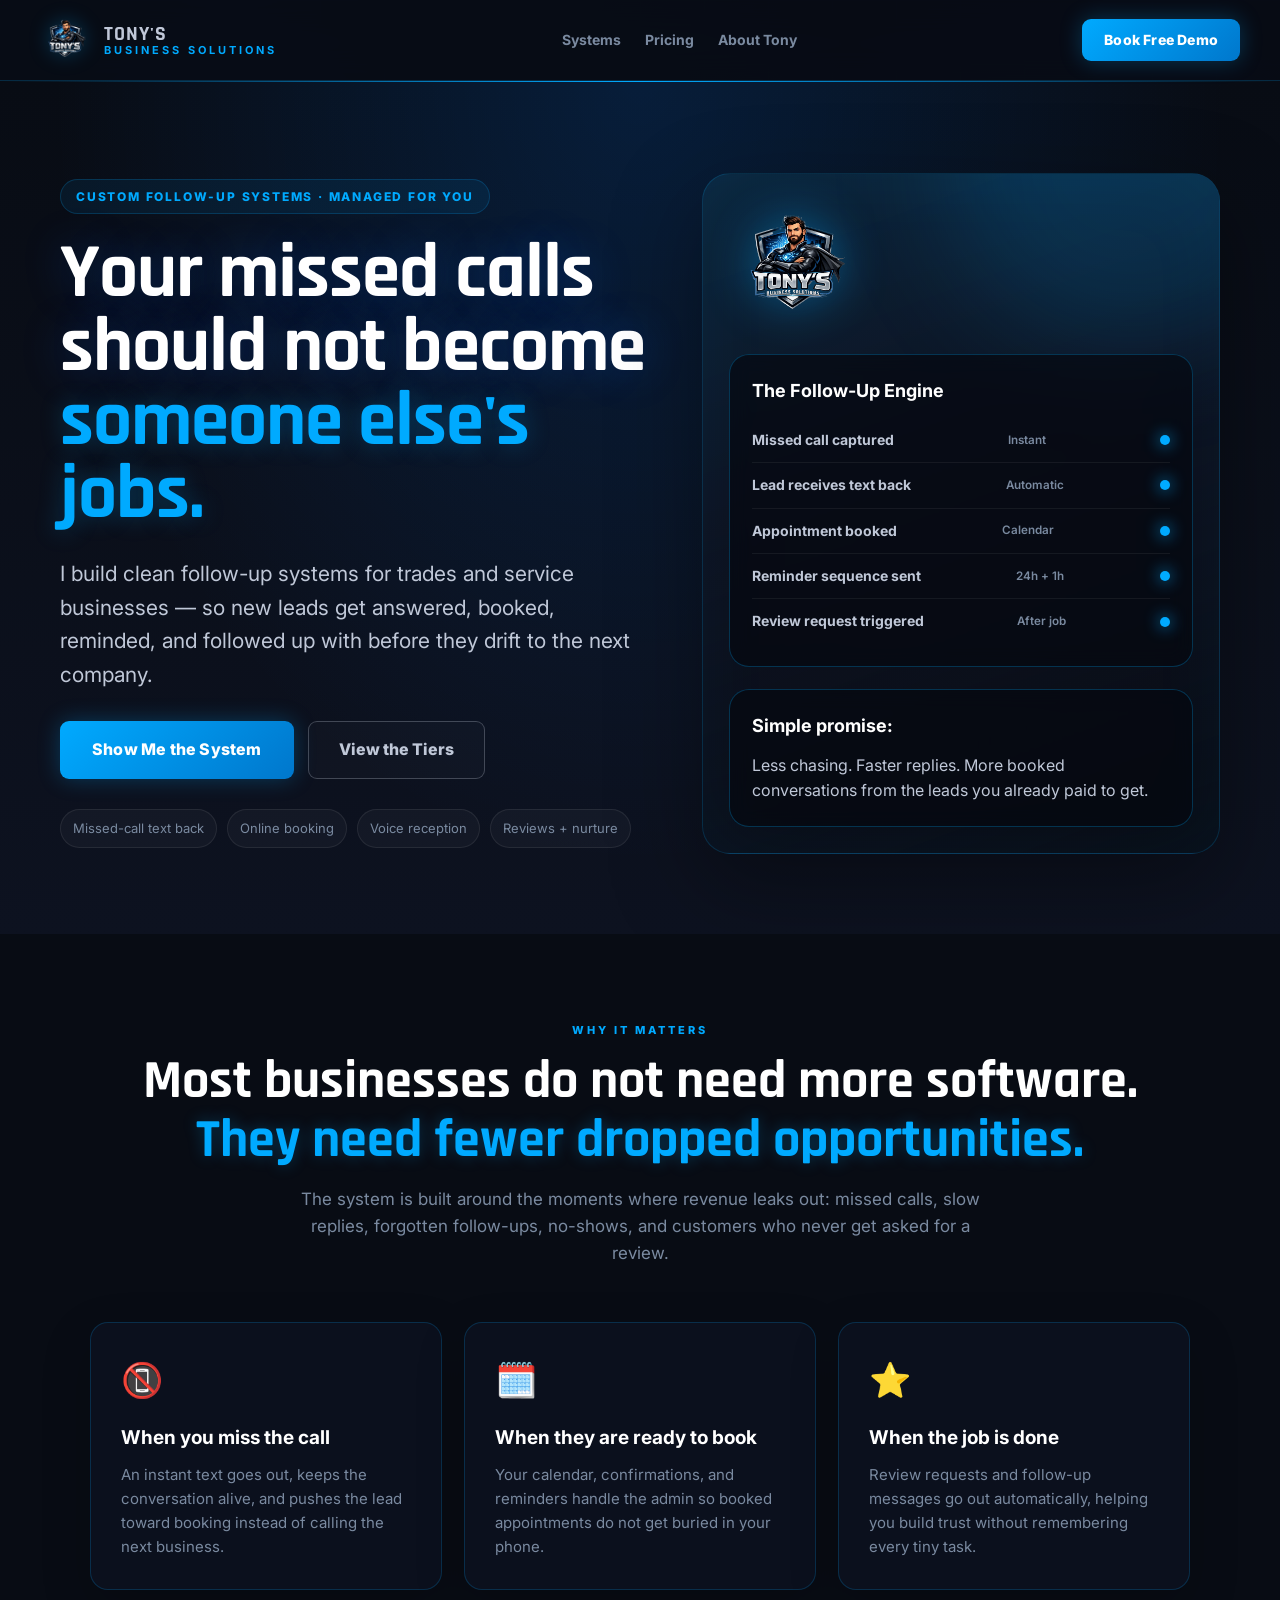
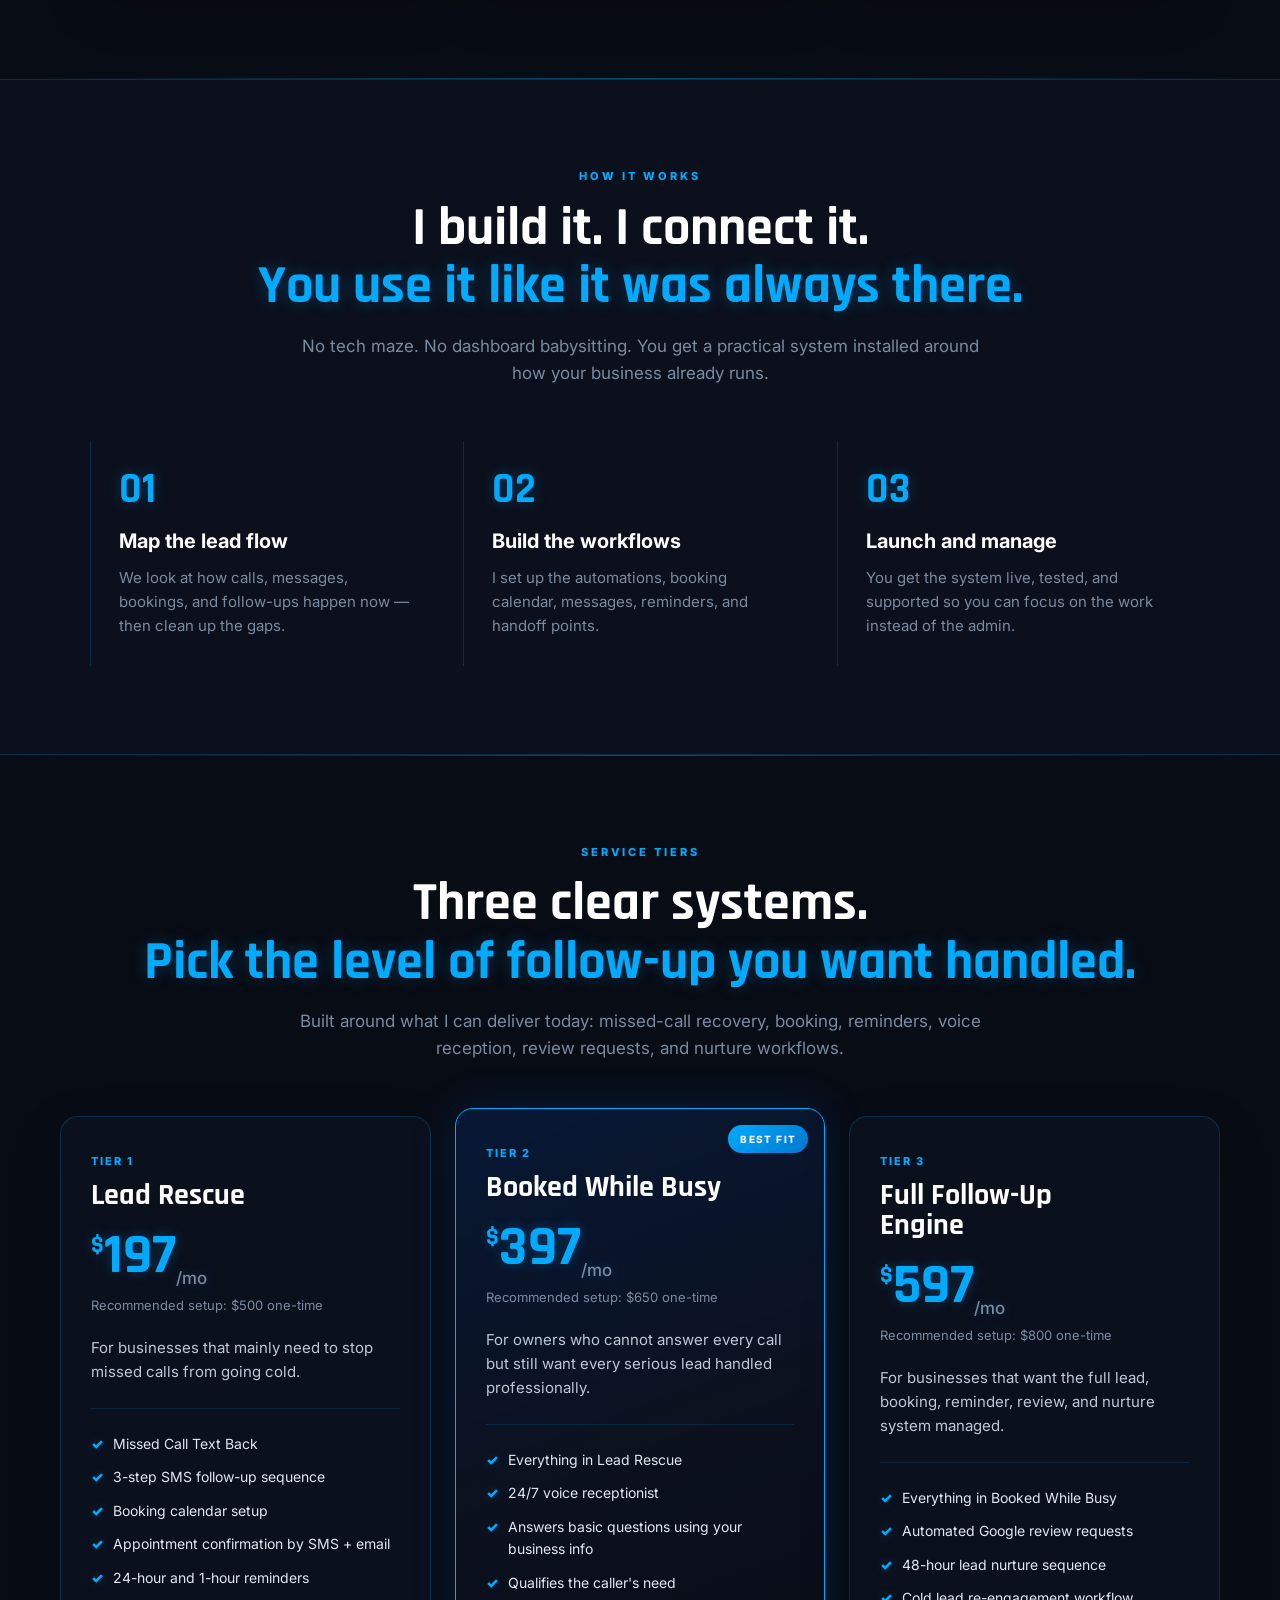
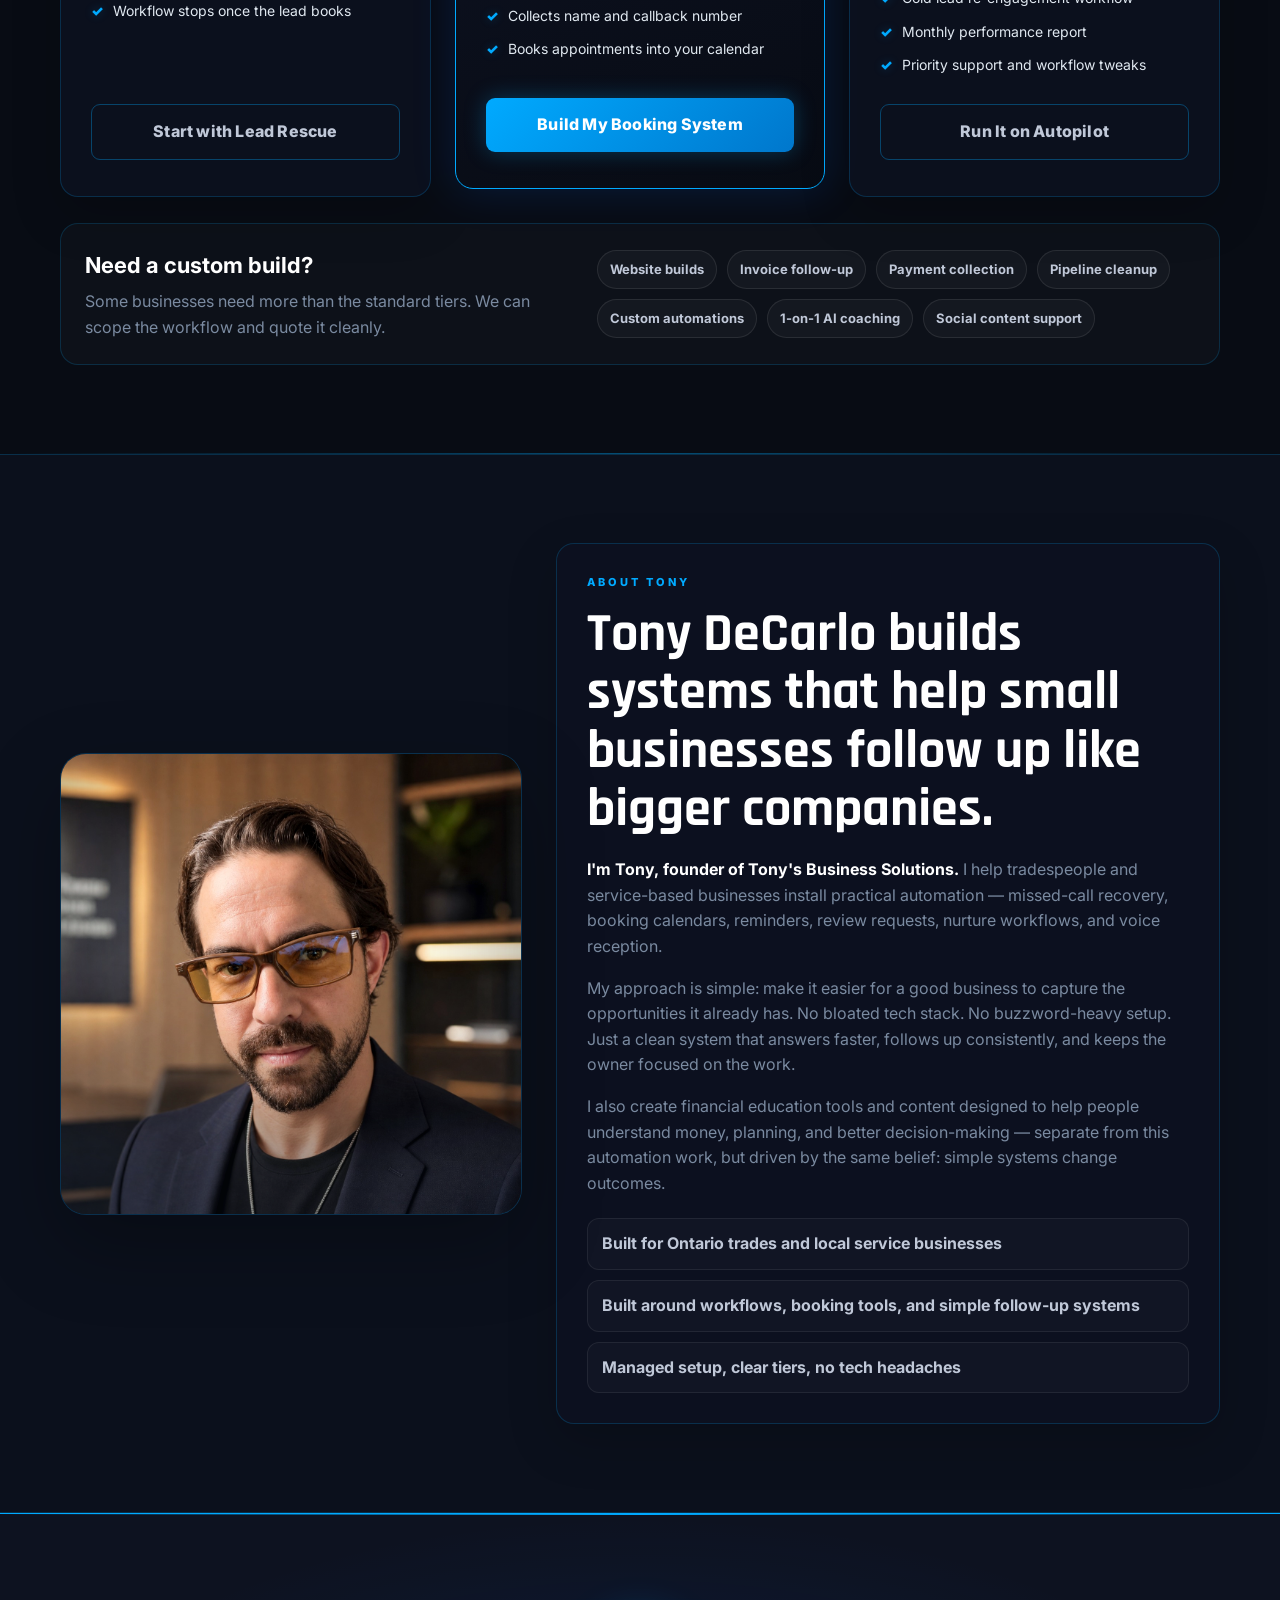
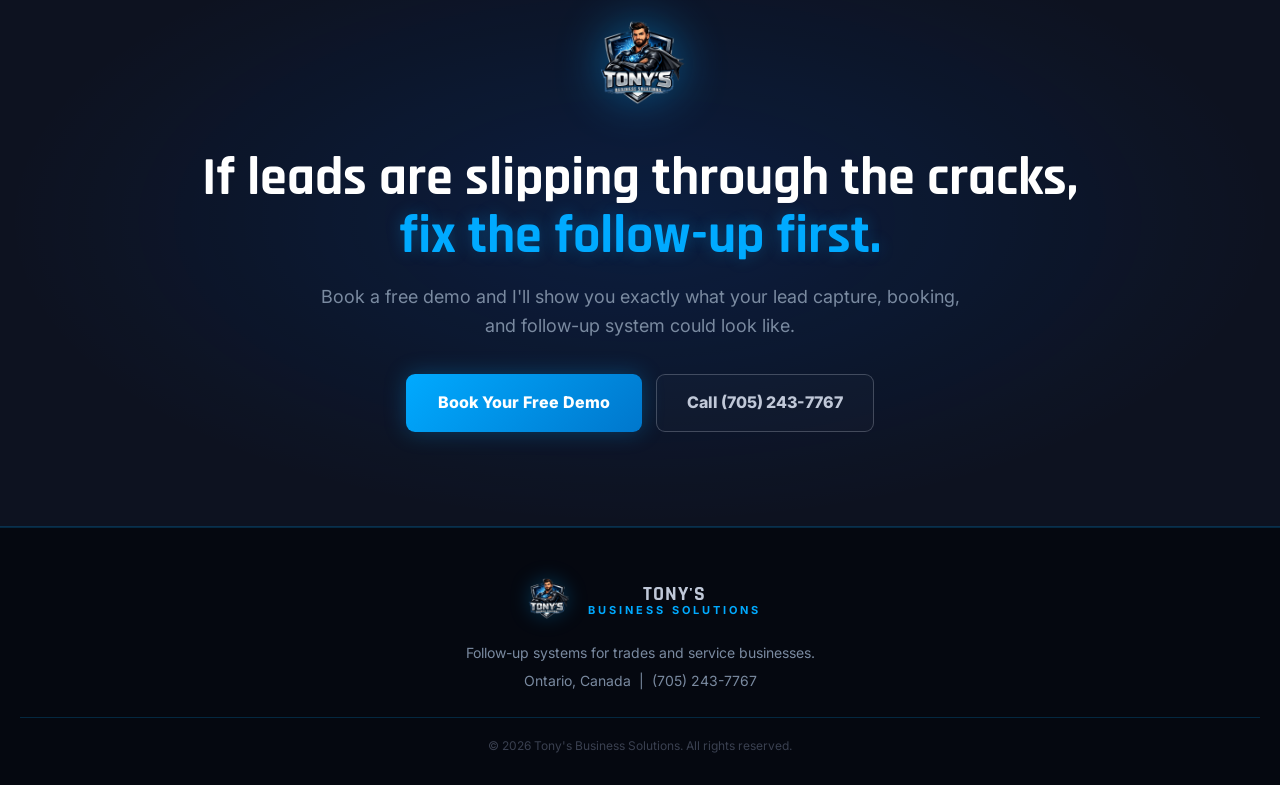
==== commit 08c03b76: "Remove platform mentions from TBS copy" ====
--- a/index.html
+++ b/index.html
@@ -3,7 +3,7 @@
 <head>
   <meta charset="UTF-8" />
   <meta name="viewport" content="width=device-width, initial-scale=1.0" />
-  <meta name="description" content="Tony's Business Solutions builds practical GoHighLevel systems for trades and service businesses: missed-call text back, booking calendars, voice reception, reminders, review requests, and follow-up." />
+  <meta name="description" content="Tony's Business Solutions builds practical follow-up systems for trades and service businesses: missed-call text back, booking calendars, voice reception, reminders, review requests, and follow-up." />
   <title>Tony's Business Solutions | Follow-Up Systems for Trades & Service Businesses</title>
   <style>
     @import url('https://fonts.googleapis.com/css2?family=Rajdhani:wght@600;700&family=Inter:wght@400;500;600;700;800&display=swap');
@@ -497,7 +497,7 @@
     <section class="hero">
       <div class="hero-grid">
         <div class="hero-copy-wrap">
-          <div class="eyebrow">Built in GoHighLevel · Managed for you</div>
+          <div class="eyebrow">Custom follow-up systems · Managed for you</div>
           <h1>Your missed calls should not become <span class="accent">someone else's jobs.</span></h1>
           <p class="hero-copy">I build clean follow-up systems for trades and service businesses — so new leads get answered, booked, reminded, and followed up with before they drift to the next company.</p>
           <div class="hero-buttons">
@@ -573,7 +573,7 @@
           <div class="step">
             <div class="step-num">02</div>
             <h3>Build the workflows</h3>
-            <p>I set up the GoHighLevel automations, booking calendar, messages, reminders, and handoff points.</p>
+            <p>I set up the automations, booking calendar, messages, reminders, and handoff points.</p>
           </div>
           <div class="step">
             <div class="step-num">03</div>
@@ -589,7 +589,7 @@
     <section class="wide-section" id="pricing">
       <div class="label">Service tiers</div>
       <h2>Three clear systems.<br><span class="accent">Pick the level of follow-up you want handled.</span></h2>
-      <p class="section-sub">Built around what I can deliver through GoHighLevel today: missed-call recovery, booking, reminders, voice reception, review requests, and nurture workflows.</p>
+      <p class="section-sub">Built around what I can deliver today: missed-call recovery, booking, reminders, voice reception, review requests, and nurture workflows.</p>
 
       <div class="pricing-grid">
         <article class="pricing-card">
@@ -656,6 +656,7 @@
           <span>Payment collection</span>
           <span>Pipeline cleanup</span>
           <span>Custom automations</span>
+          <span>1-on-1 AI coaching</span>
           <span>Social content support</span>
         </div>
       </div>
@@ -671,12 +672,12 @@
         <div class="about-card">
           <div class="label" style="text-align:left;">About Tony</div>
           <h2>Tony DeCarlo builds systems that help small businesses follow up like bigger companies.</h2>
-          <p><strong>I'm Tony, founder of Tony's Business Solutions.</strong> I help tradespeople and service-based businesses install practical automation inside GoHighLevel — missed-call recovery, booking calendars, reminders, review requests, nurture workflows, and voice reception.</p>
+          <p><strong>I'm Tony, founder of Tony's Business Solutions.</strong> I help tradespeople and service-based businesses install practical automation — missed-call recovery, booking calendars, reminders, review requests, nurture workflows, and voice reception.</p>
           <p>My approach is simple: make it easier for a good business to capture the opportunities it already has. No bloated tech stack. No buzzword-heavy setup. Just a clean system that answers faster, follows up consistently, and keeps the owner focused on the work.</p>
           <p>I also create financial education tools and content designed to help people understand money, planning, and better decision-making — separate from this automation work, but driven by the same belief: simple systems change outcomes.</p>
           <div class="mini-list">
             <div>Built for Ontario trades and local service businesses</div>
-            <div>Powered by GoHighLevel workflows and booking tools</div>
+            <div>Built around workflows, booking tools, and simple follow-up systems</div>
             <div>Managed setup, clear tiers, no tech headaches</div>
           </div>
         </div>
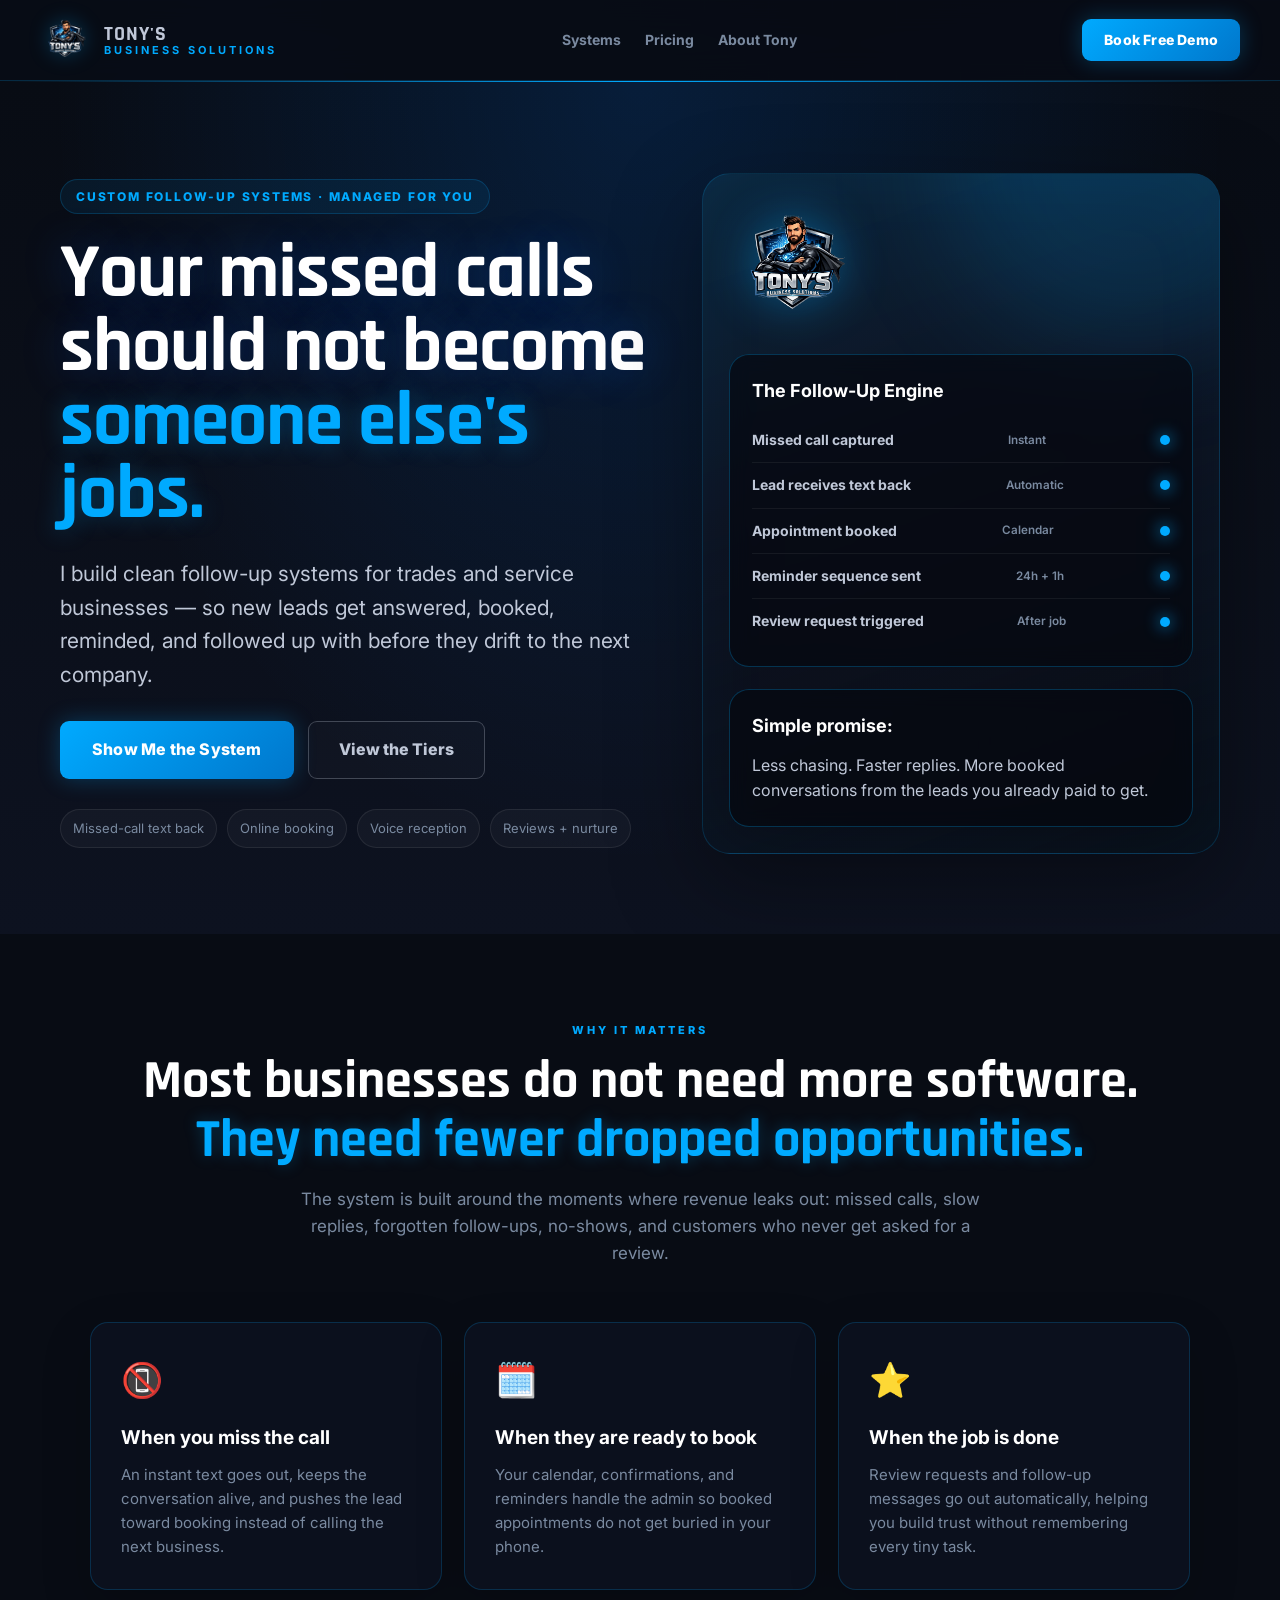
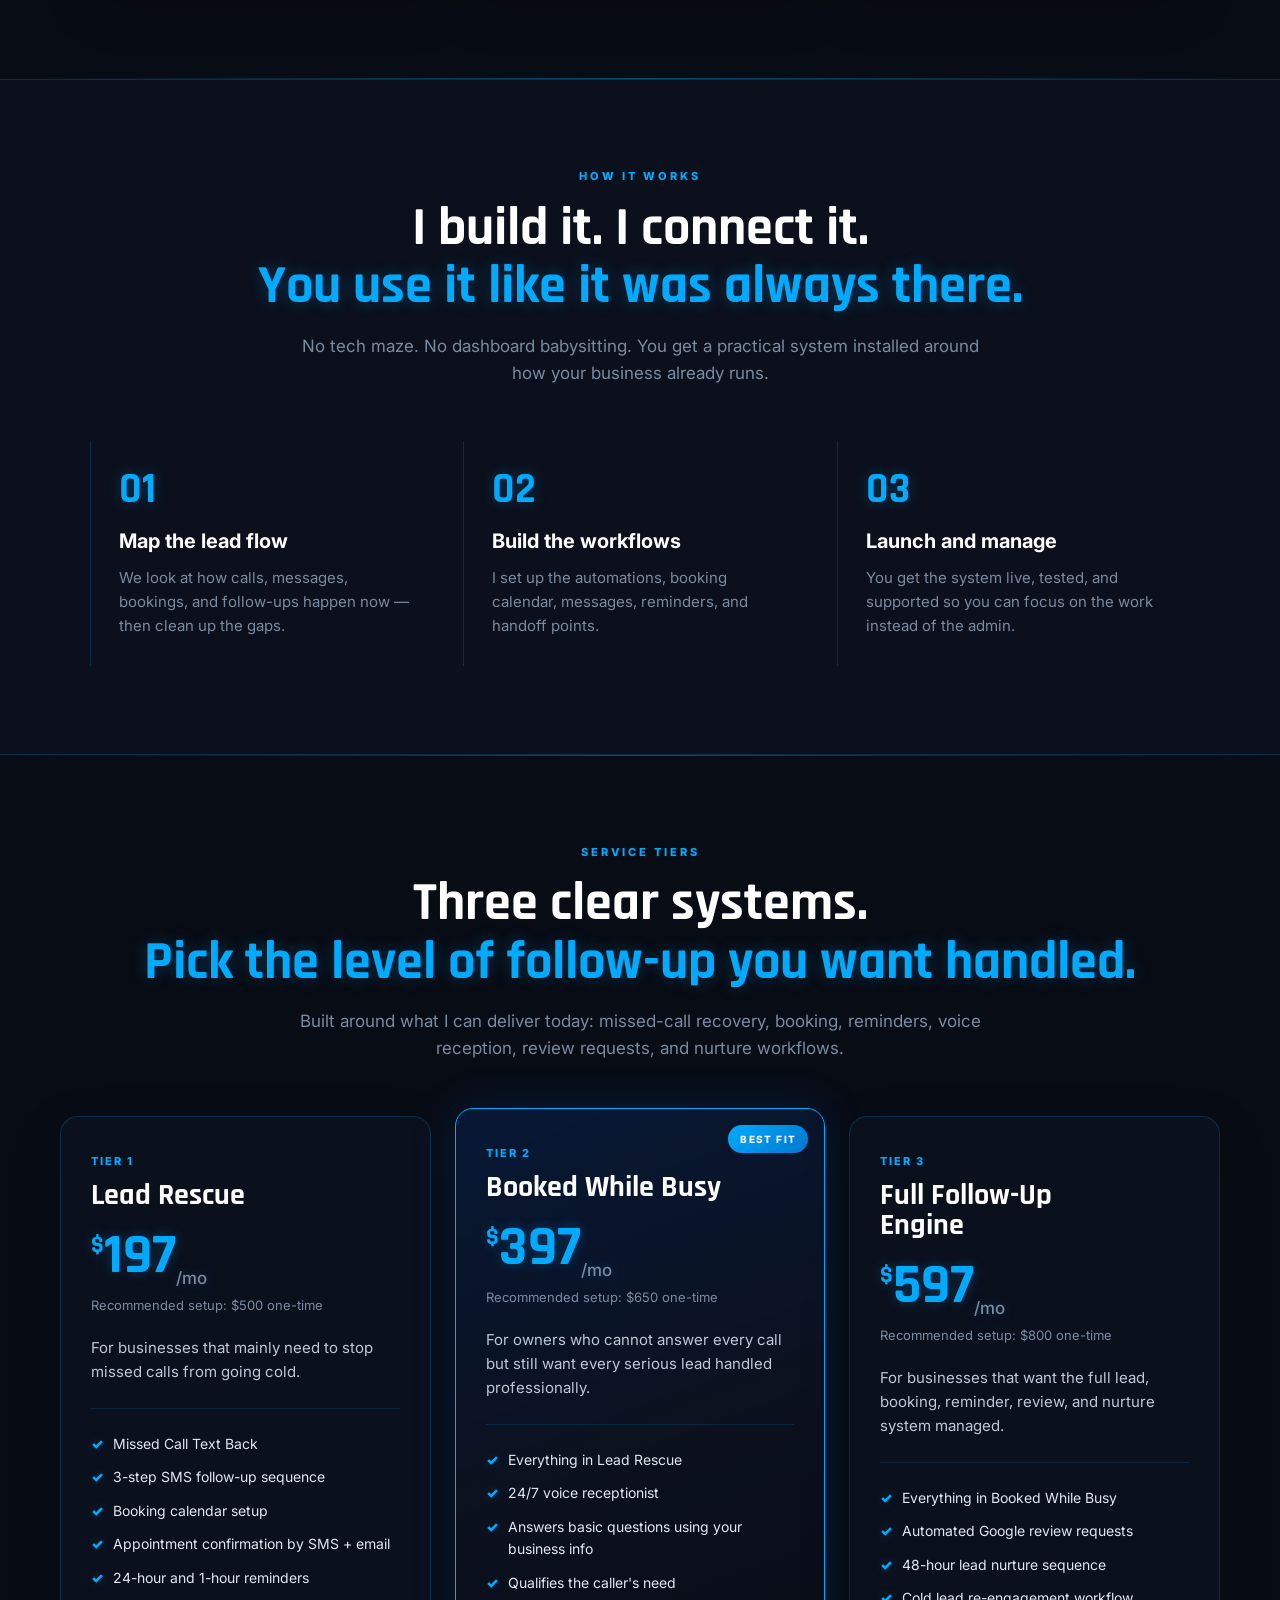
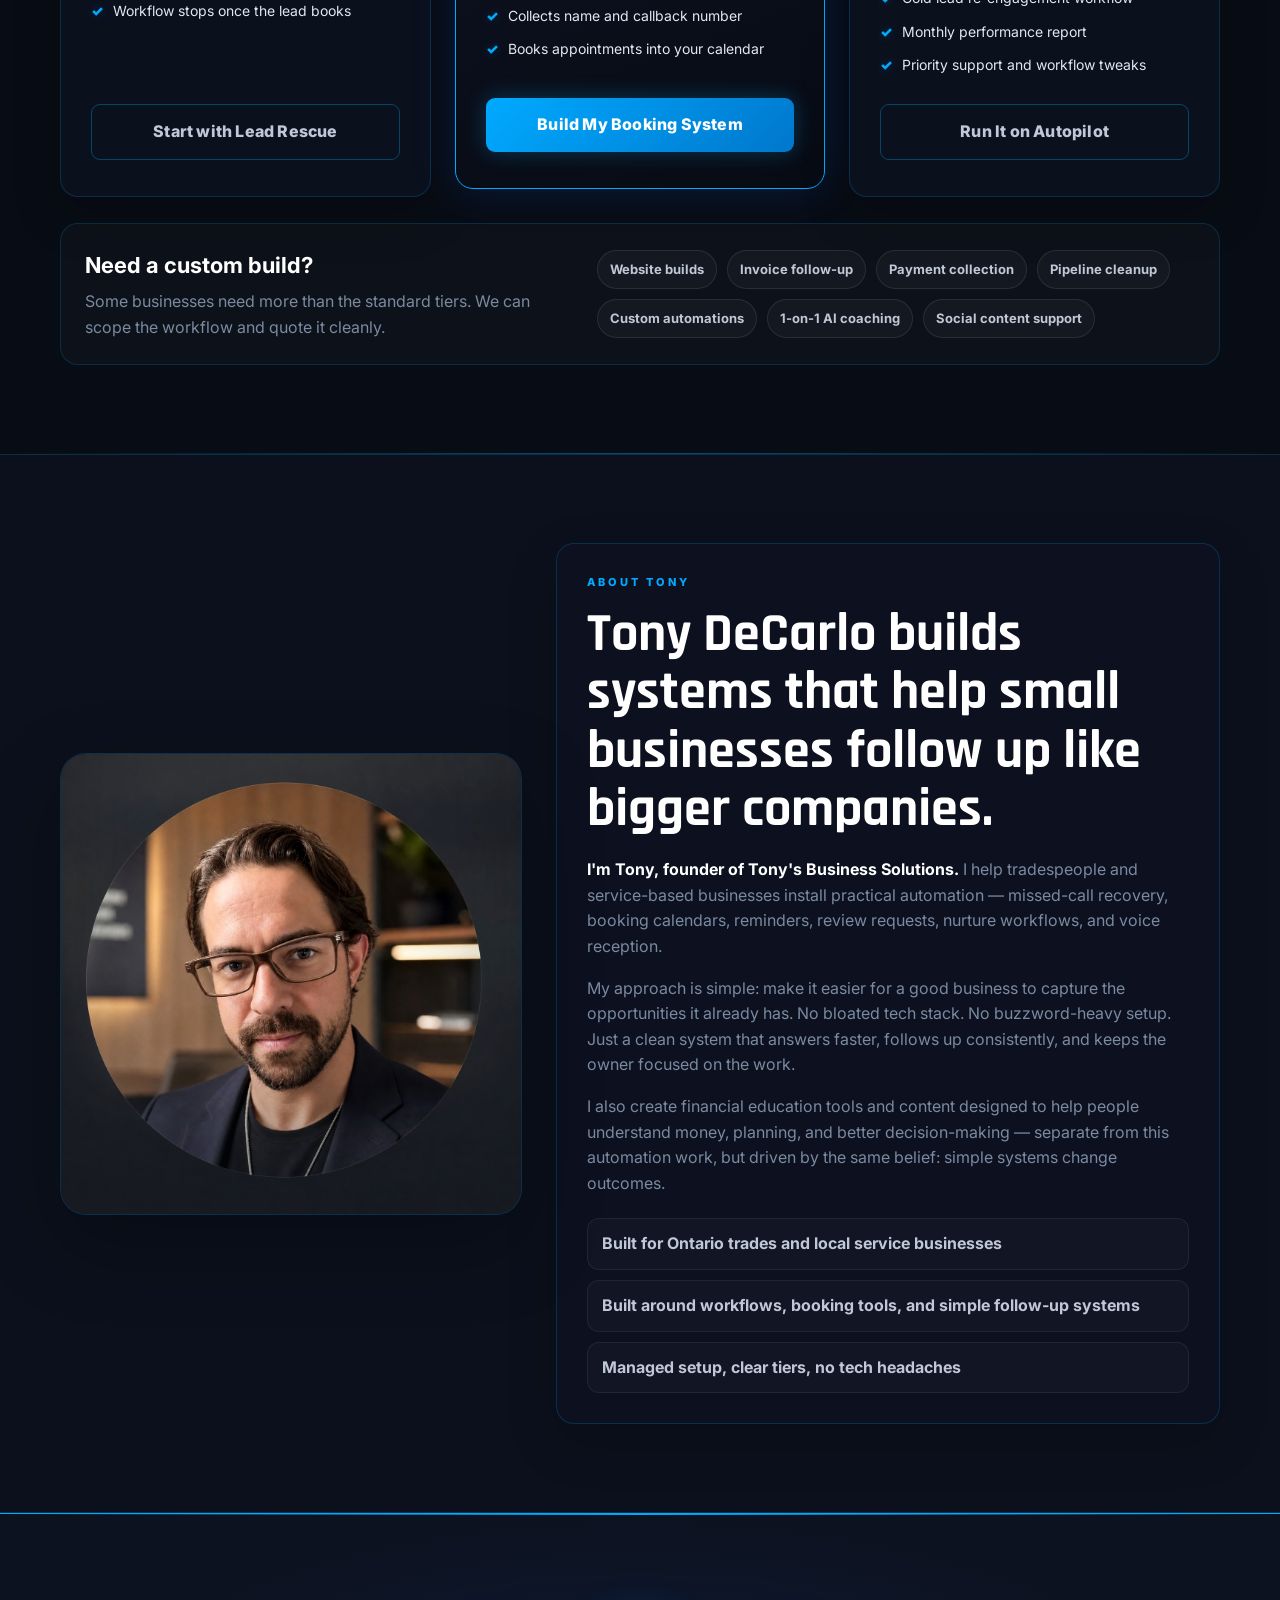
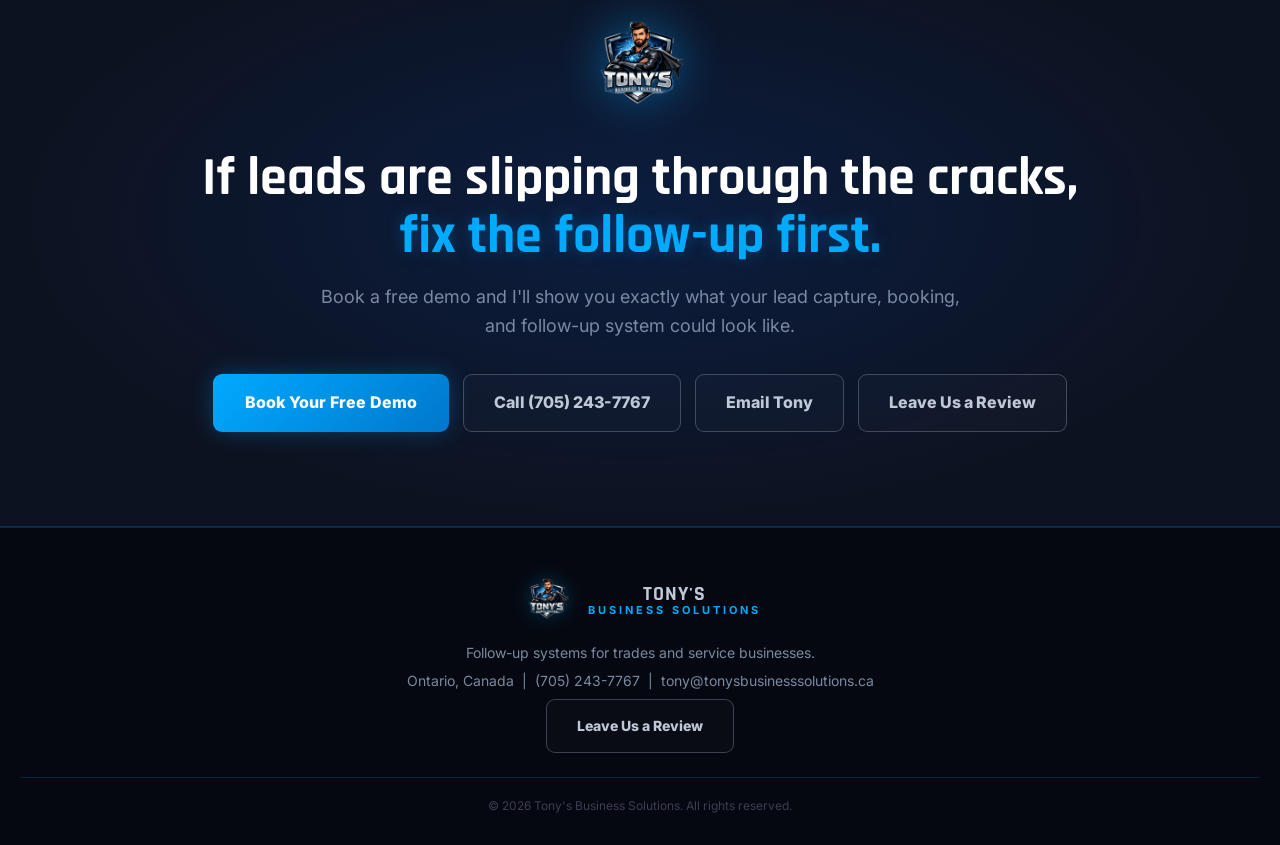
==== commit 6d30d8ec: "Add contact email and review link" ====
--- a/index.html
+++ b/index.html
@@ -691,6 +691,8 @@
       <div class="cta-buttons">
         <a href="https://api.leadconnectorhq.com/widget/bookings/tony-decarlo-free-demo" target="_blank" class="cta-main">Book Your Free Demo</a>
         <a href="tel:17052437767" class="btn-secondary">Call (705) 243-7767</a>
+        <a href="mailto:tony@tonysbusinesssolutions.ca" class="btn-secondary">Email Tony</a>
+        <a href="https://g.page/r/CbmvjH6WBvnGEAE/review" target="_blank" class="btn-secondary">Leave Us a Review</a>
       </div>
     </section>
   </main>
@@ -701,7 +703,8 @@
       <div class="brand-text">Tony's<span>Business Solutions</span></div>
     </div>
     <p>Follow-up systems for trades and service businesses.</p>
-    <p>Ontario, Canada &nbsp;|&nbsp; (705) 243-7767</p>
+    <p>Ontario, Canada &nbsp;|&nbsp; <a href="tel:17052437767">(705) 243-7767</a> &nbsp;|&nbsp; <a href="mailto:tony@tonysbusinesssolutions.ca">tony@tonysbusinesssolutions.ca</a></p>
+    <p><a href="https://g.page/r/CbmvjH6WBvnGEAE/review" target="_blank" class="btn-secondary">Leave Us a Review</a></p>
     <div class="footer-bottom">© 2026 Tony's Business Solutions. All rights reserved.</div>
   </footer>
 </body>
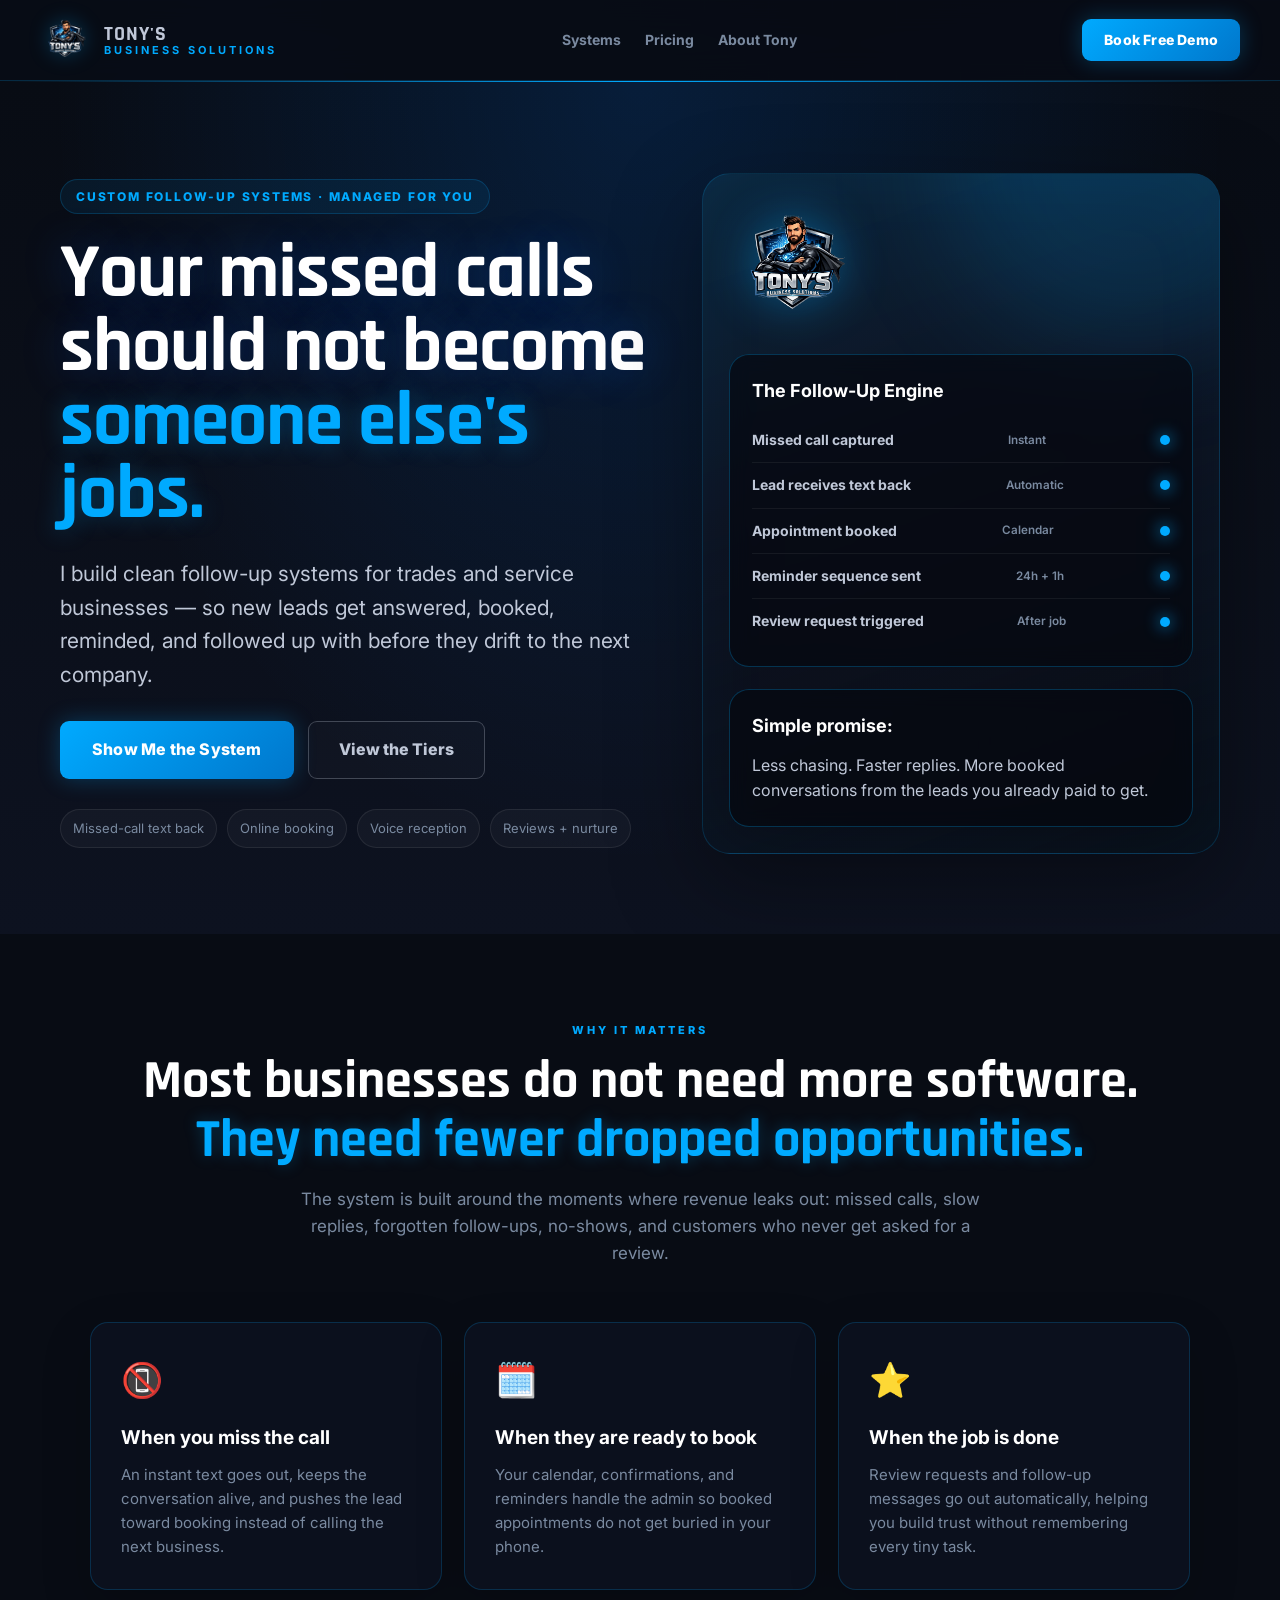
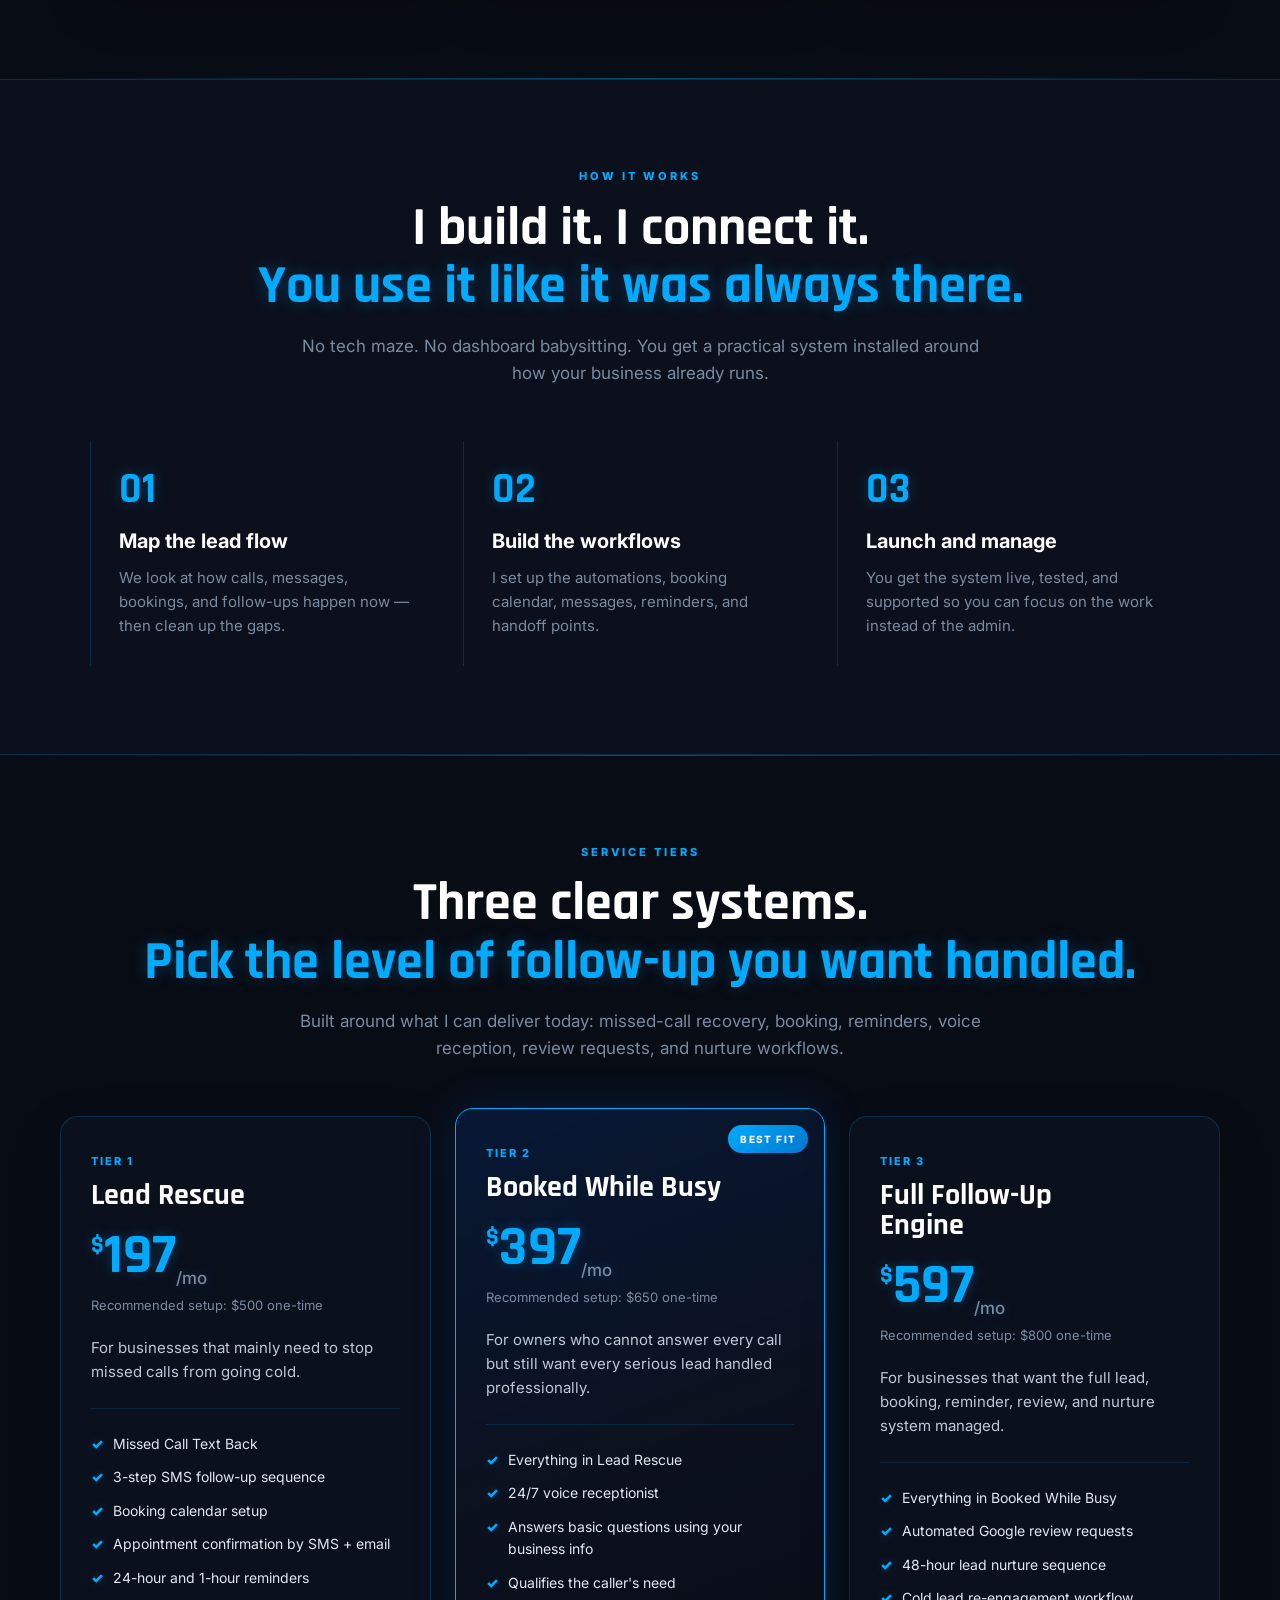
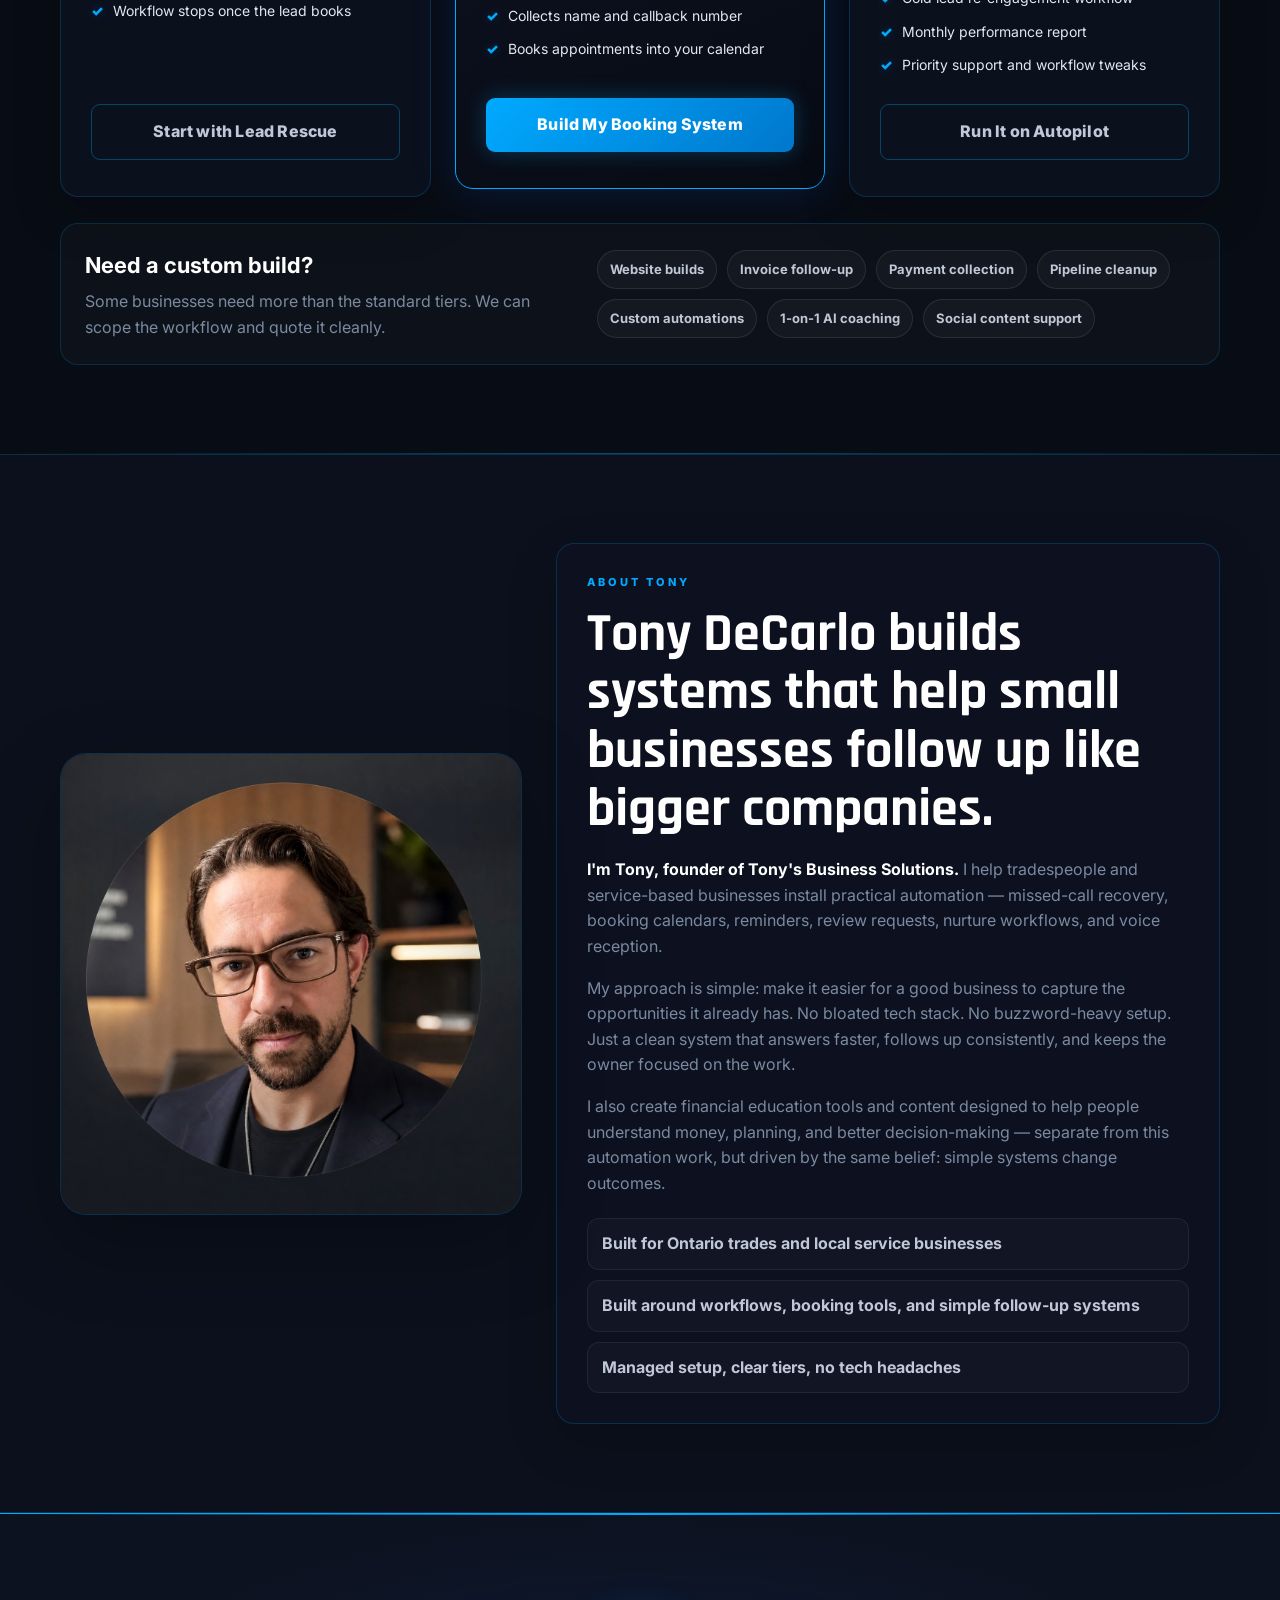
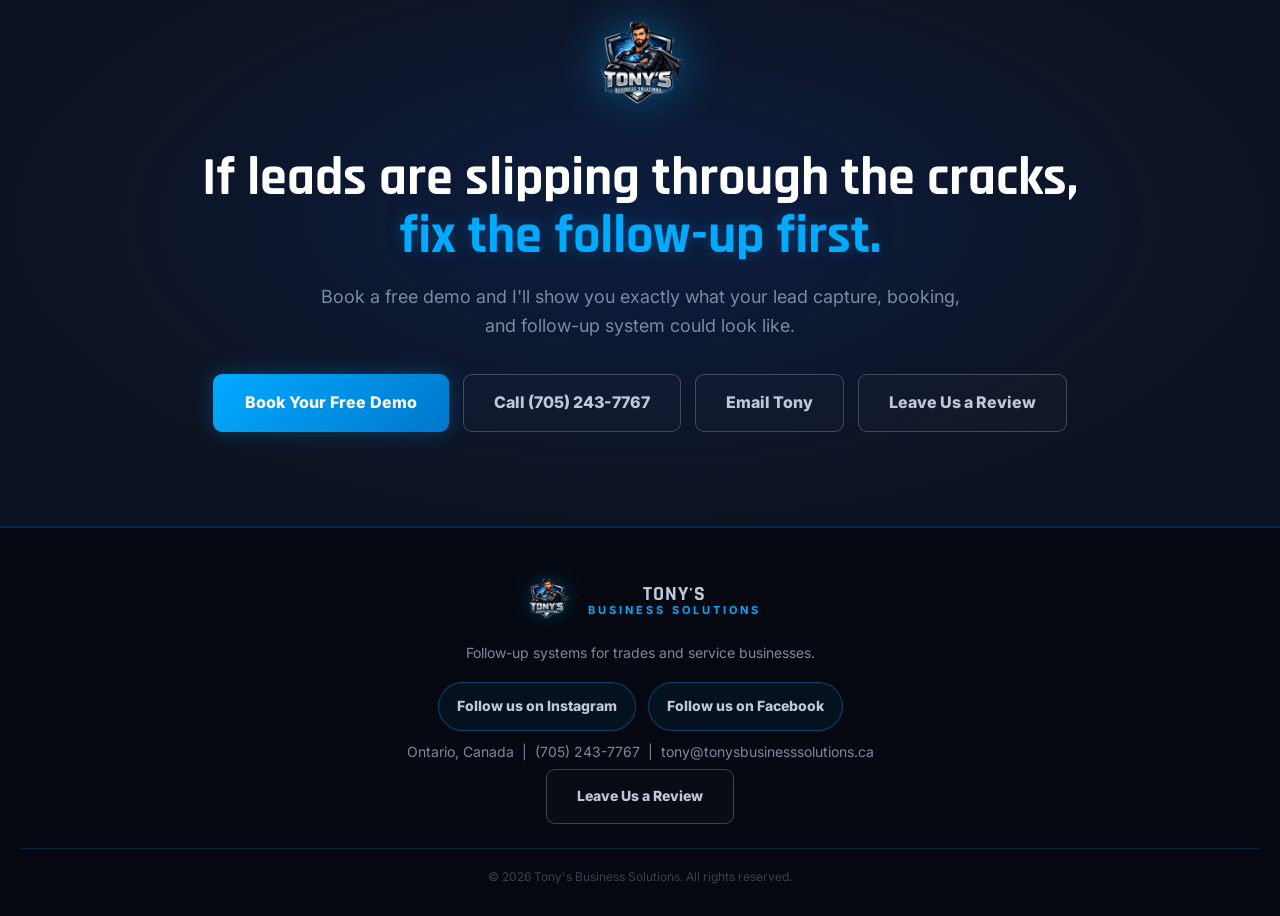
==== commit 833f3d87: "Add social follow links" ====
--- a/index.html
+++ b/index.html
@@ -445,6 +445,9 @@
     .footer-logo { justify-content: center; margin-bottom: 14px; }
     .footer-logo img { height: 56px; filter: drop-shadow(0 0 10px var(--blue-glow)); }
     footer p { color: var(--muted); font-size: 14px; margin-bottom: 6px; }
+    .social-links { display: flex; justify-content: center; flex-wrap: wrap; gap: 12px; margin: 18px 0 10px; }
+    .social-link { min-width: 168px; padding: 12px 18px; border-radius: 999px; border: 1px solid rgba(0,170,255,0.34); color: var(--steel); background: rgba(0,170,255,0.06); font-weight: 800; font-size: 14px; transition: 0.2s ease; }
+    .social-link:hover { color: #fff; border-color: var(--blue); box-shadow: 0 0 22px rgba(0,170,255,0.22); transform: translateY(-2px); }
     .footer-bottom { margin-top: 24px; padding-top: 18px; border-top: 1px solid var(--border); color: #3a4050; font-size: 12px; }
 
     .glow-line { position: relative; z-index: 1; opacity: 0.42; }
@@ -467,8 +470,8 @@
       .nav-cta { padding: 9px 13px; font-size: 12px; }
       .hero { padding: 66px 18px 58px; }
       .hero h1 { font-size: 44px; }
-      .hero-buttons, .cta-buttons { flex-direction: column; }
-      .btn-primary, .btn-secondary, .cta-main { width: 100%; }
+      .hero-buttons, .cta-buttons, .social-links { flex-direction: column; }
+      .btn-primary, .btn-secondary, .cta-main, .social-link { width: 100%; }
       .section, .wide-section { width: min(100% - 32px, 1100px); padding: 64px 0; }
       .hero-panel { padding: 20px; border-radius: 22px; }
       .logo-mark { width: 104px; height: 104px; }
@@ -703,6 +706,10 @@
       <div class="brand-text">Tony's<span>Business Solutions</span></div>
     </div>
     <p>Follow-up systems for trades and service businesses.</p>
+    <div class="social-links" aria-label="Follow Tony's Business Solutions on social media">
+      <a href="https://www.instagram.com/tonysbusinesssolutions/" target="_blank" rel="noopener" class="social-link">Follow us on Instagram</a>
+      <a href="https://www.facebook.com/61589778803327" target="_blank" rel="noopener" class="social-link">Follow us on Facebook</a>
+    </div>
     <p>Ontario, Canada &nbsp;|&nbsp; <a href="tel:17052437767">(705) 243-7767</a> &nbsp;|&nbsp; <a href="mailto:tony@tonysbusinesssolutions.ca">tony@tonysbusinesssolutions.ca</a></p>
     <p><a href="https://g.page/r/CbmvjH6WBvnGEAE/review" target="_blank" class="btn-secondary">Leave Us a Review</a></p>
     <div class="footer-bottom">© 2026 Tony's Business Solutions. All rights reserved.</div>
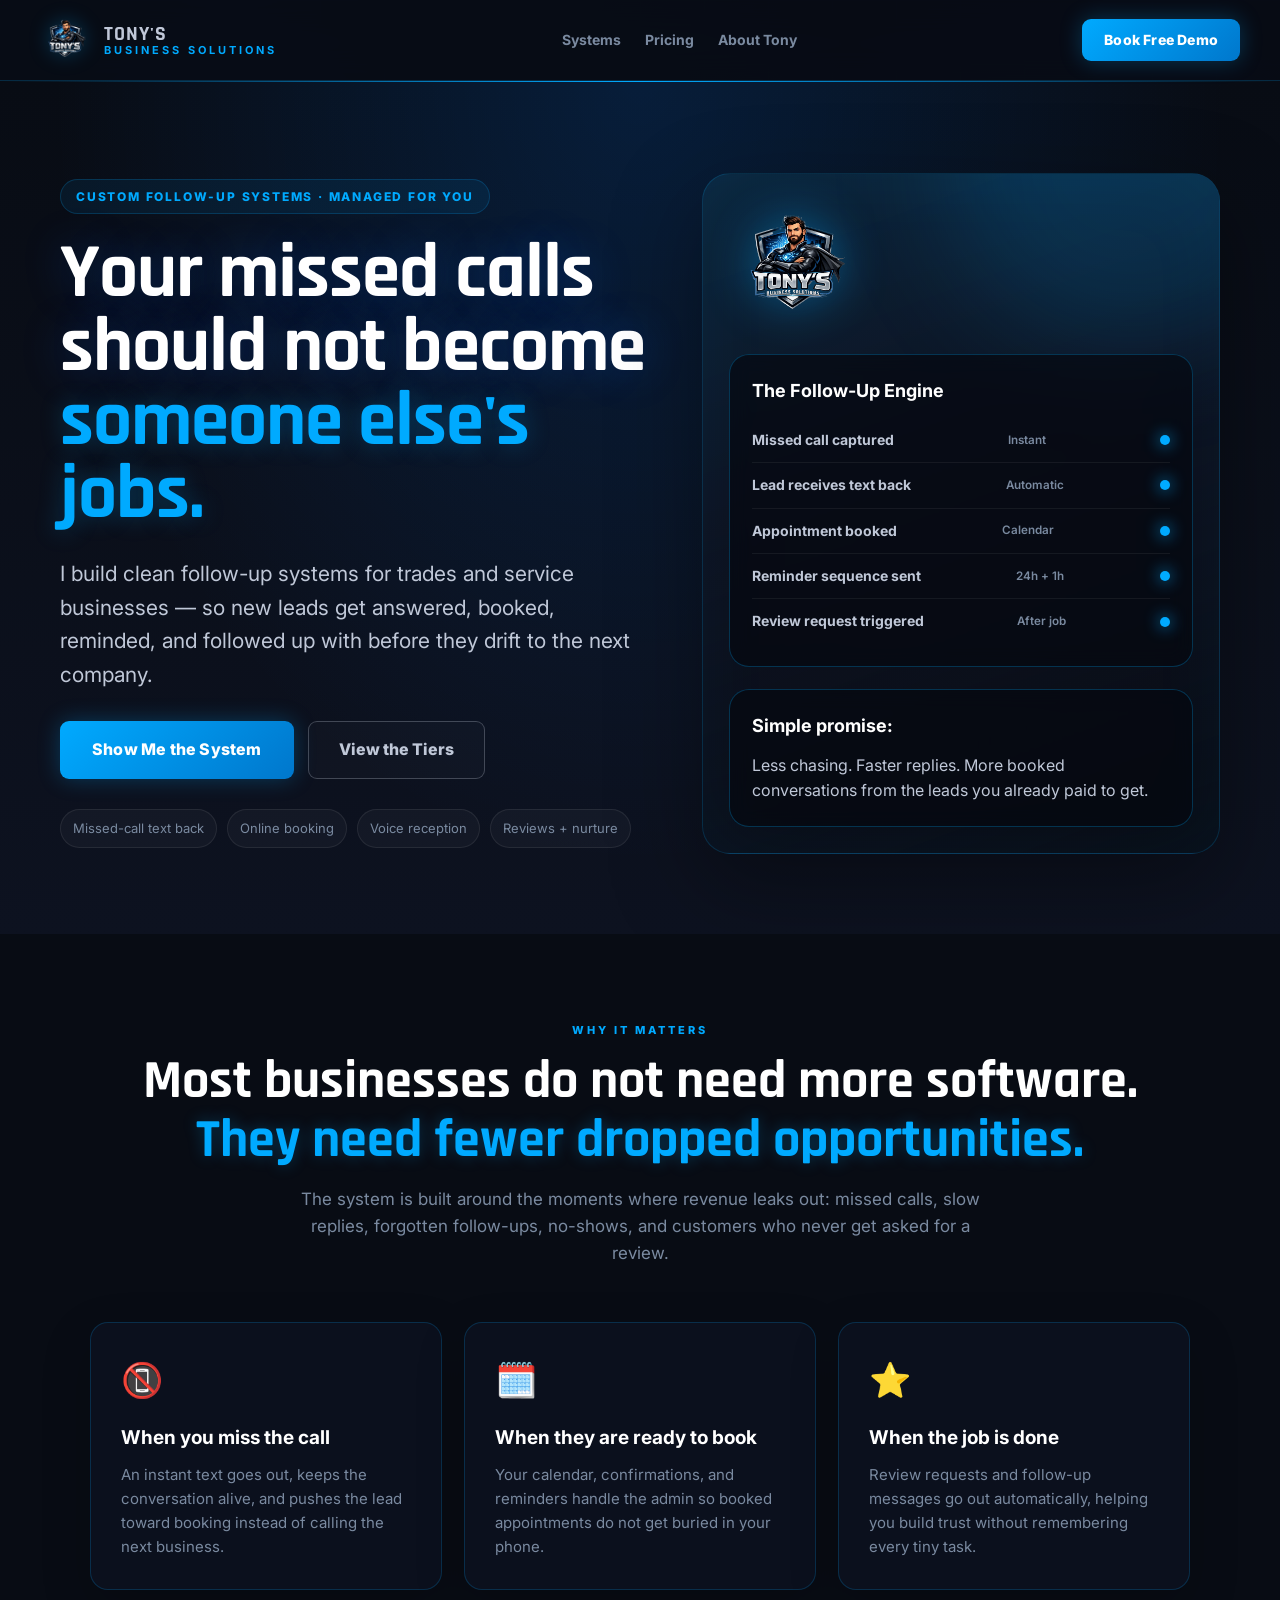
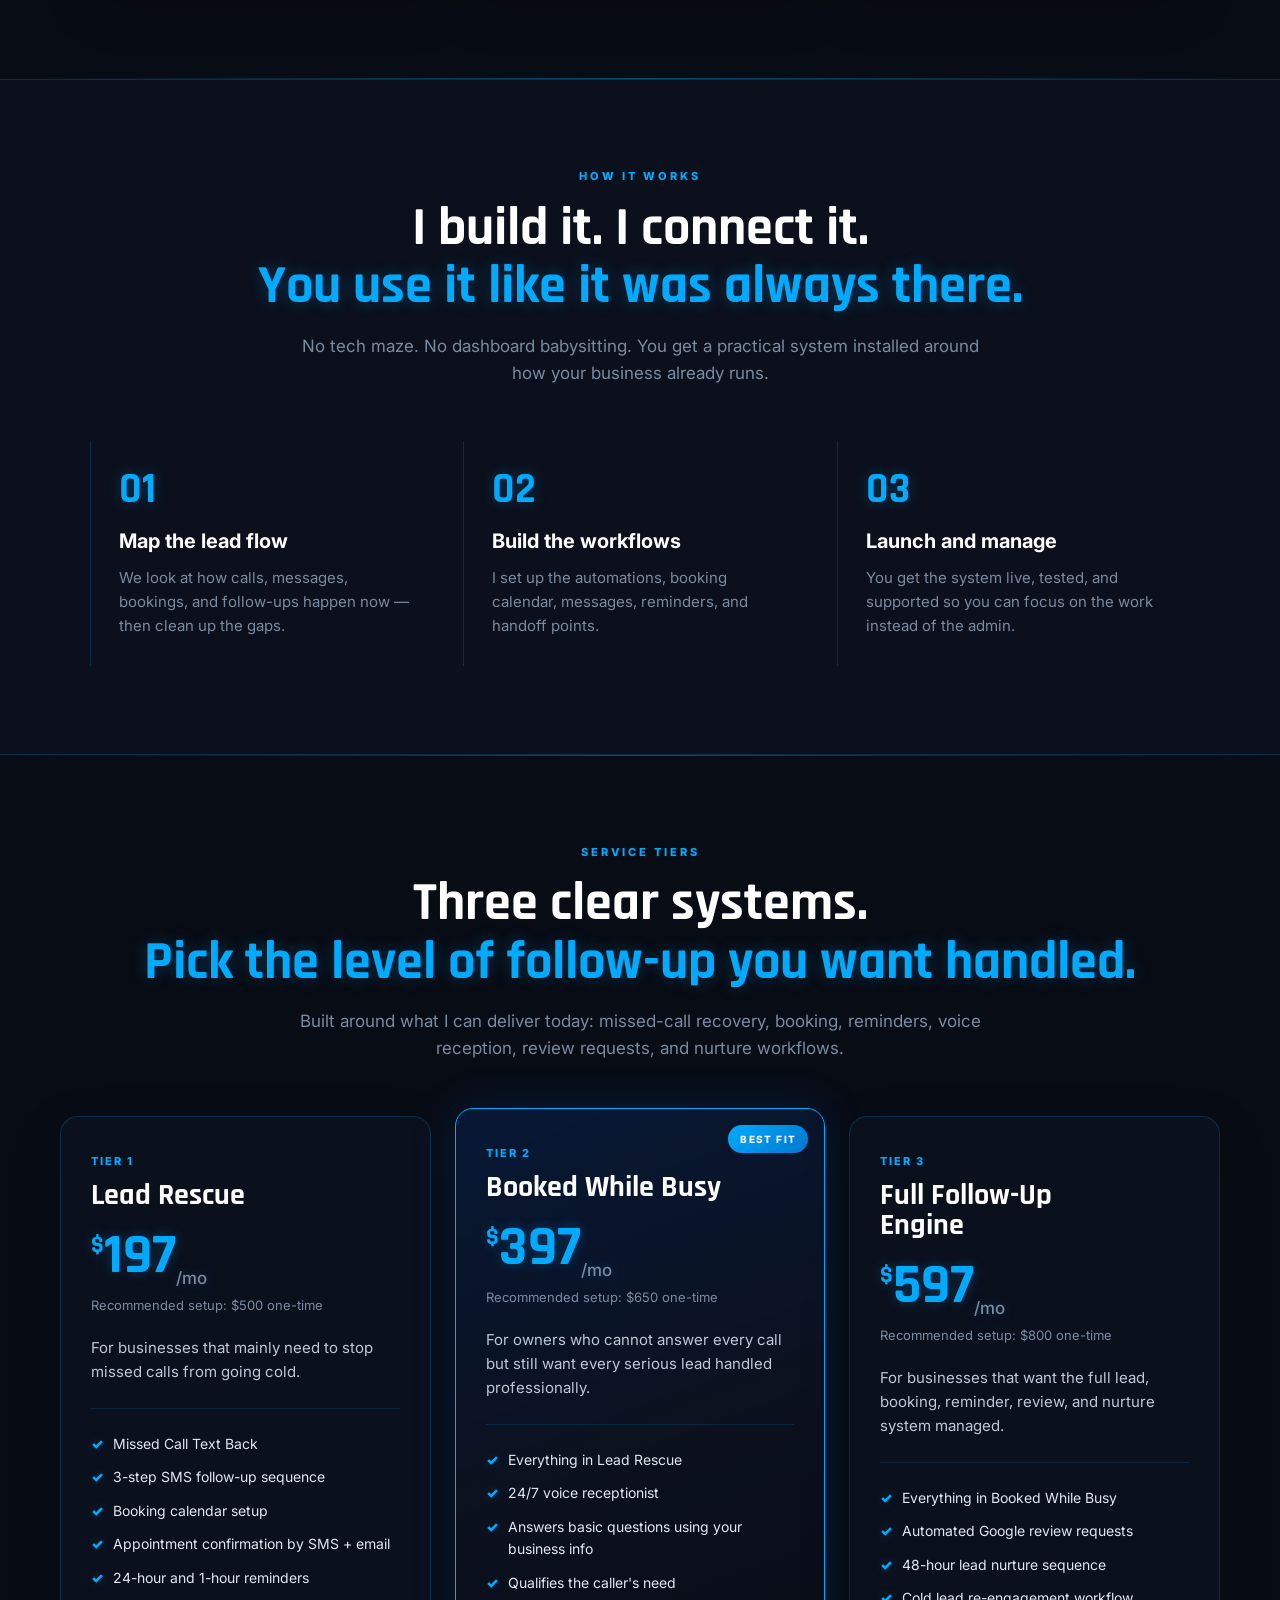
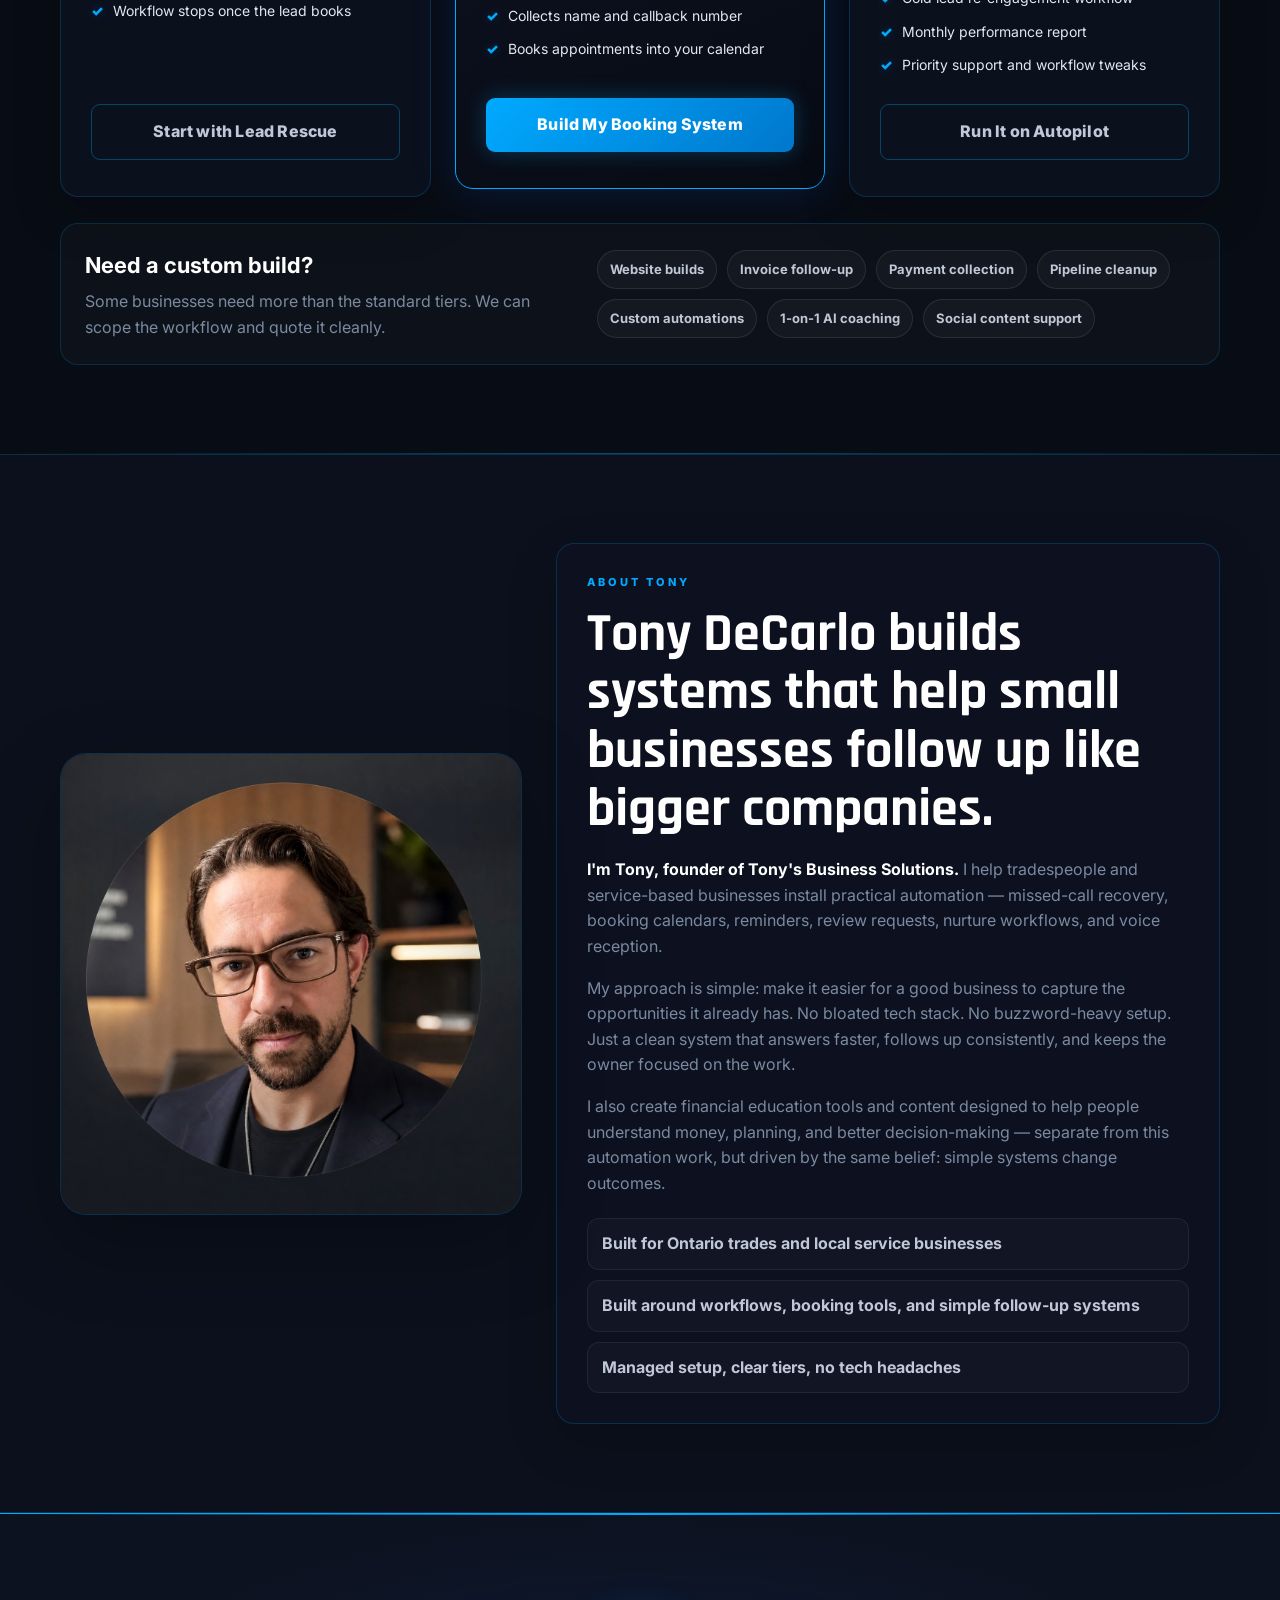
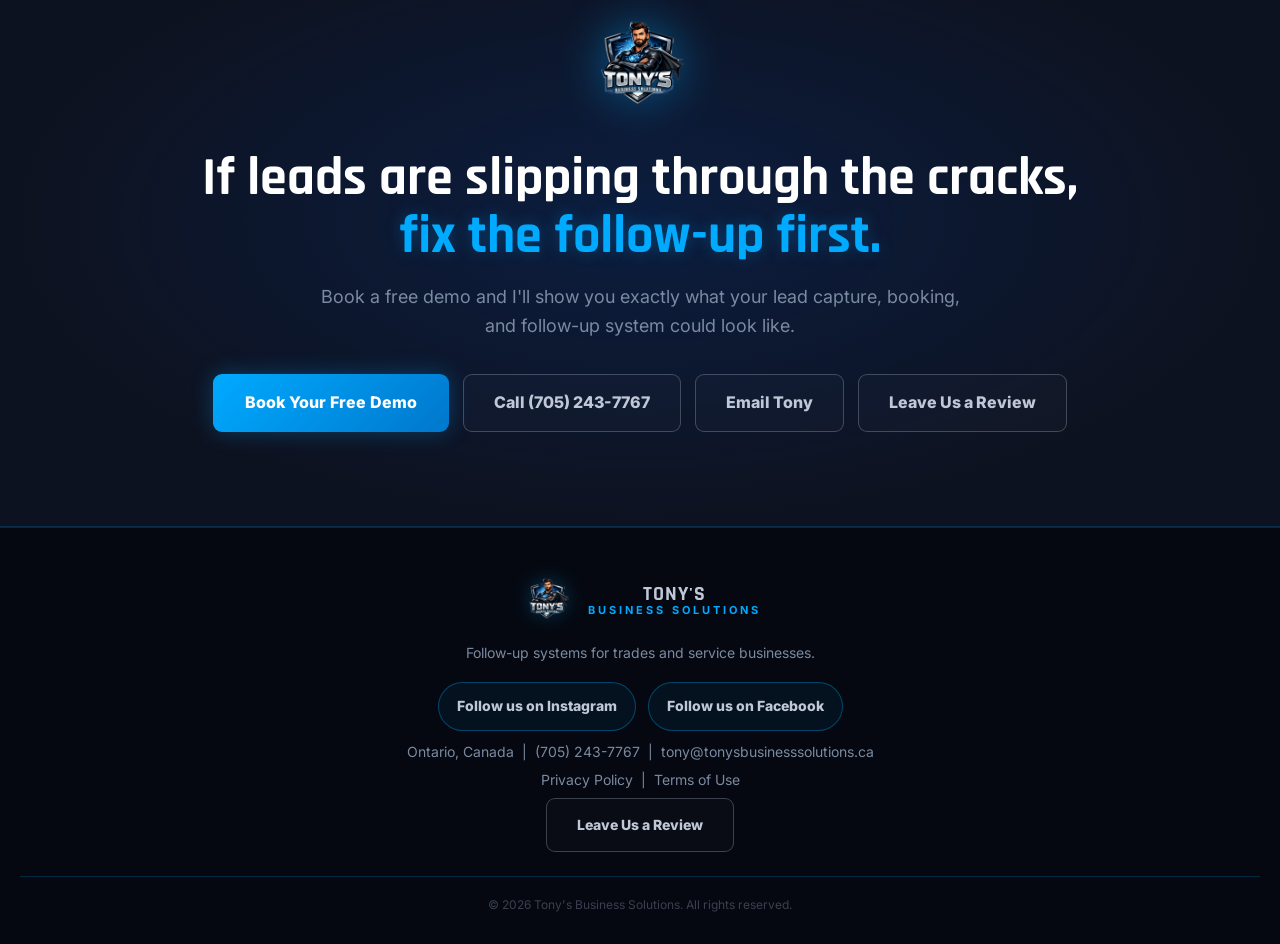
==== commit c421bcaf: "Add privacy policy and terms of use" ====
--- a/index.html
+++ b/index.html
@@ -711,6 +711,7 @@
       <a href="https://www.facebook.com/61589778803327" target="_blank" rel="noopener" class="social-link">Follow us on Facebook</a>
     </div>
     <p>Ontario, Canada &nbsp;|&nbsp; <a href="tel:17052437767">(705) 243-7767</a> &nbsp;|&nbsp; <a href="mailto:tony@tonysbusinesssolutions.ca">tony@tonysbusinesssolutions.ca</a></p>
+    <p><a href="privacy-policy.html">Privacy Policy</a> &nbsp;|&nbsp; <a href="terms-of-use.html">Terms of Use</a></p>
     <p><a href="https://g.page/r/CbmvjH6WBvnGEAE/review" target="_blank" class="btn-secondary">Leave Us a Review</a></p>
     <div class="footer-bottom">© 2026 Tony's Business Solutions. All rights reserved.</div>
   </footer>
